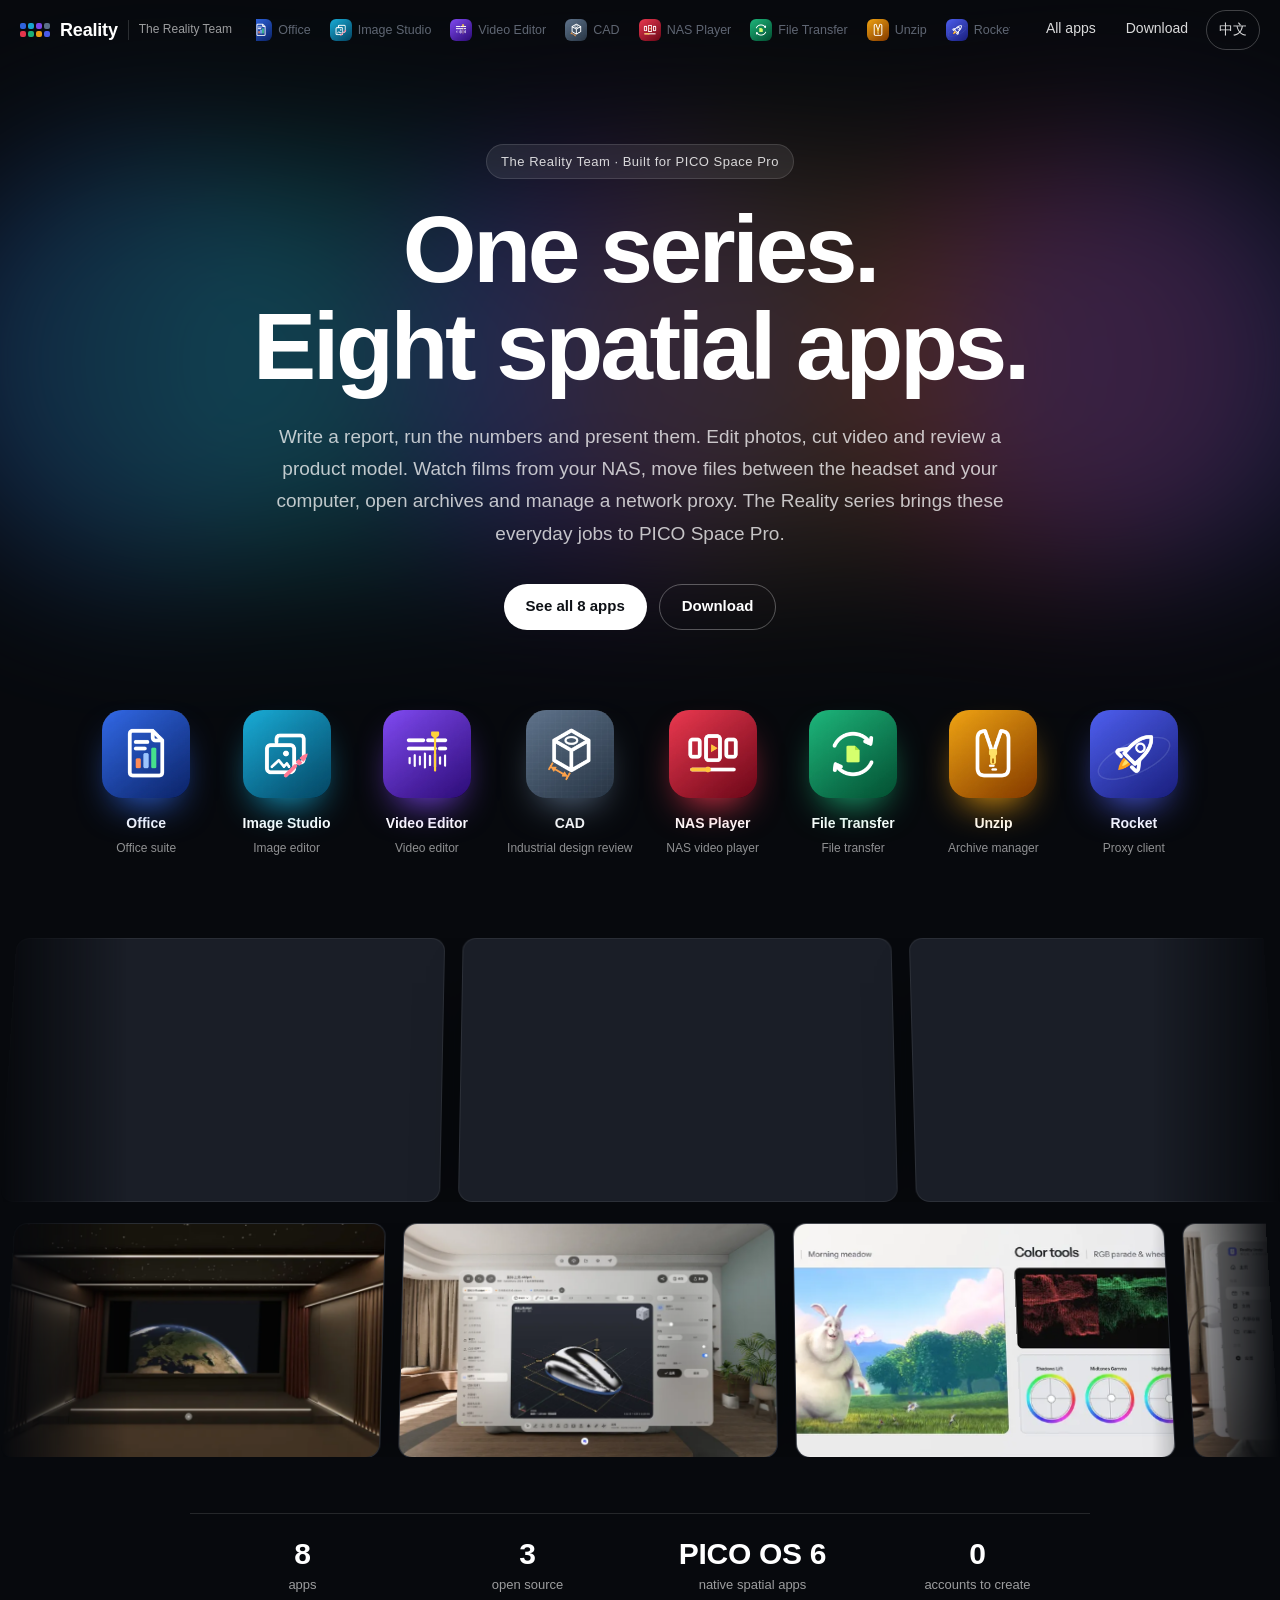
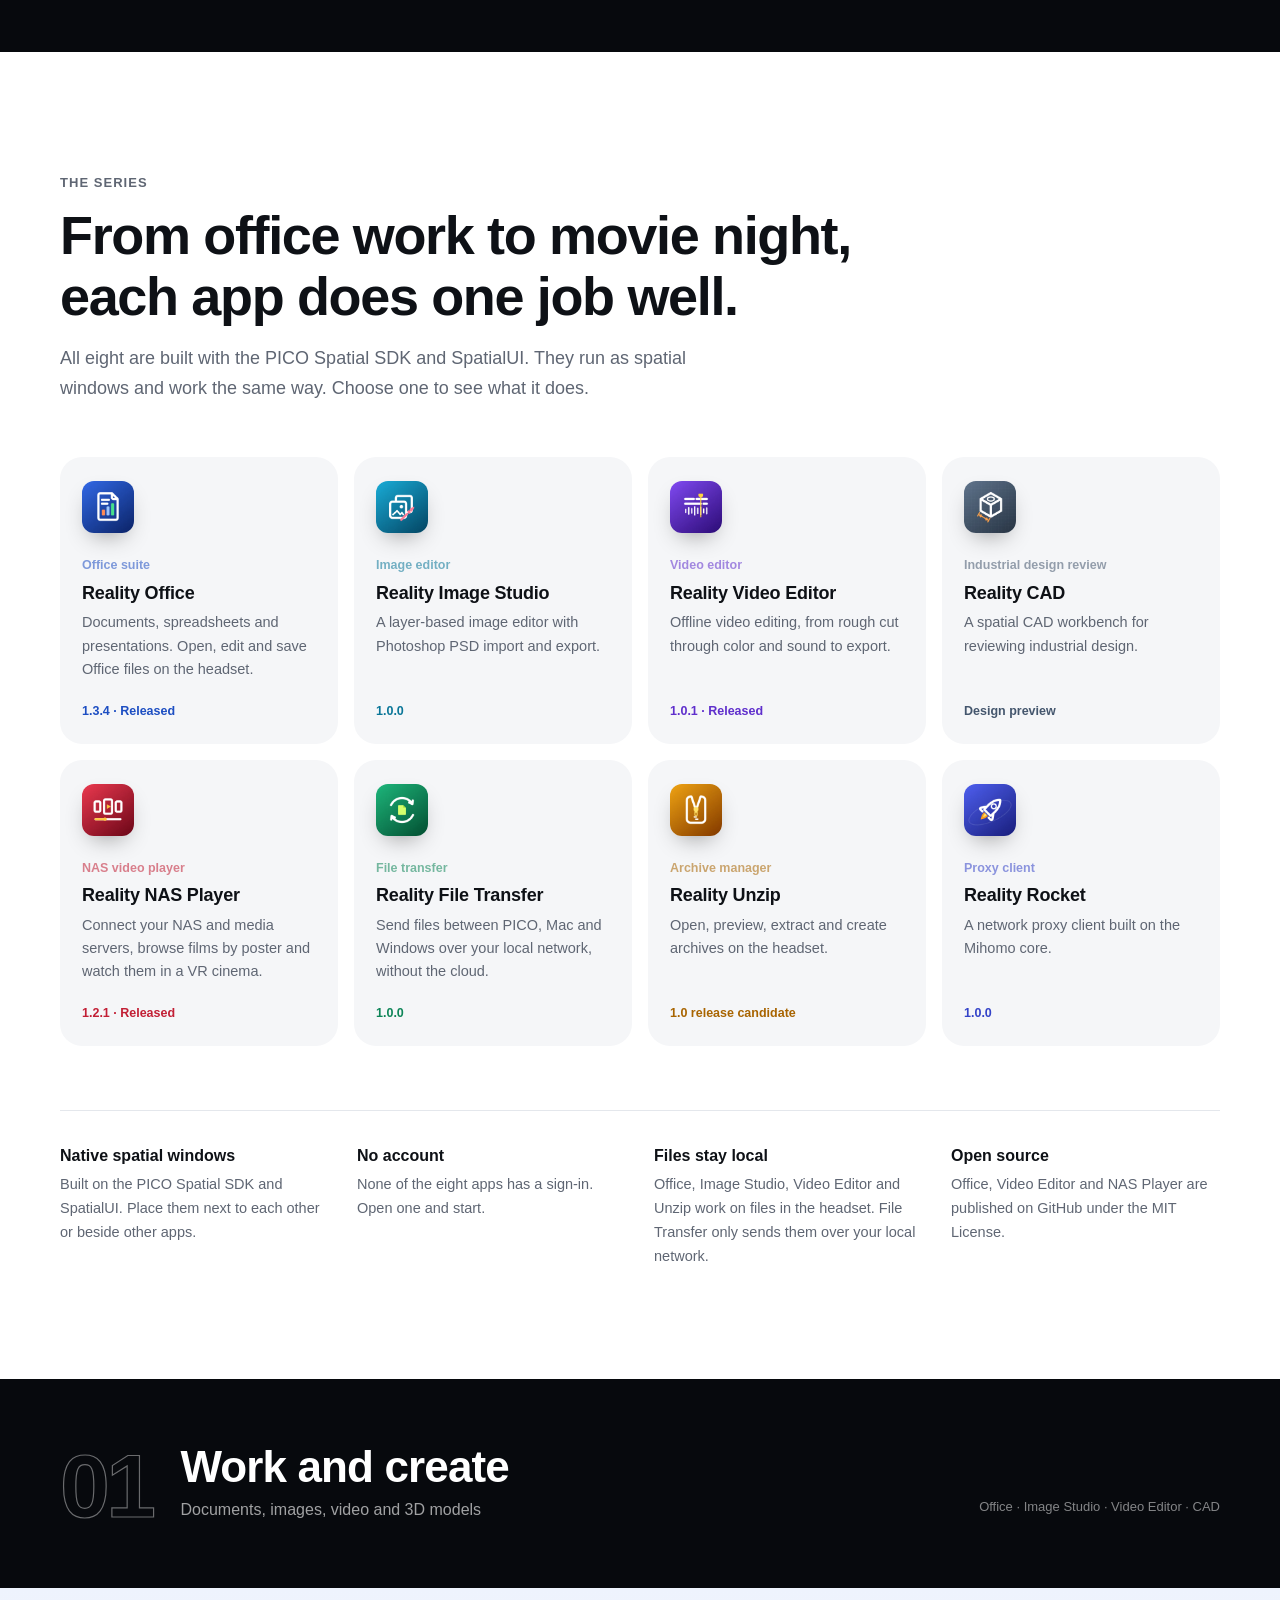
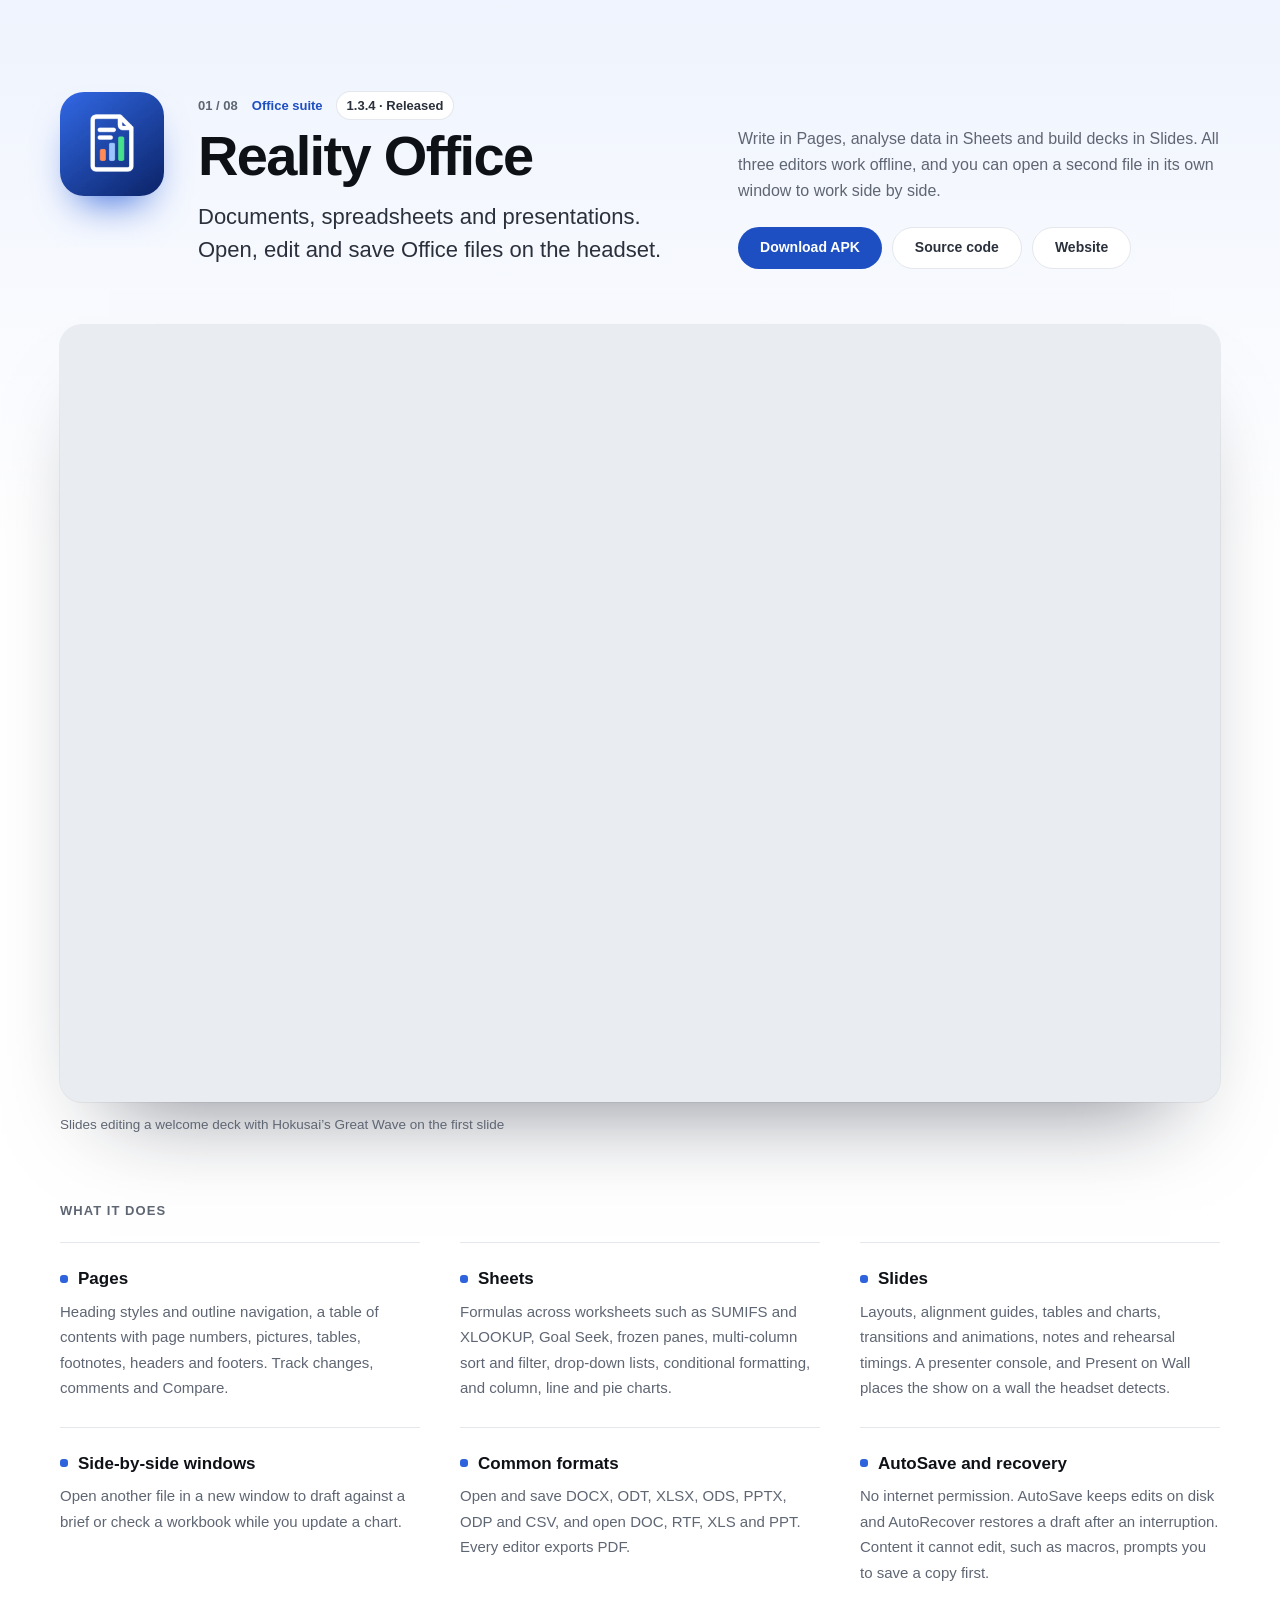
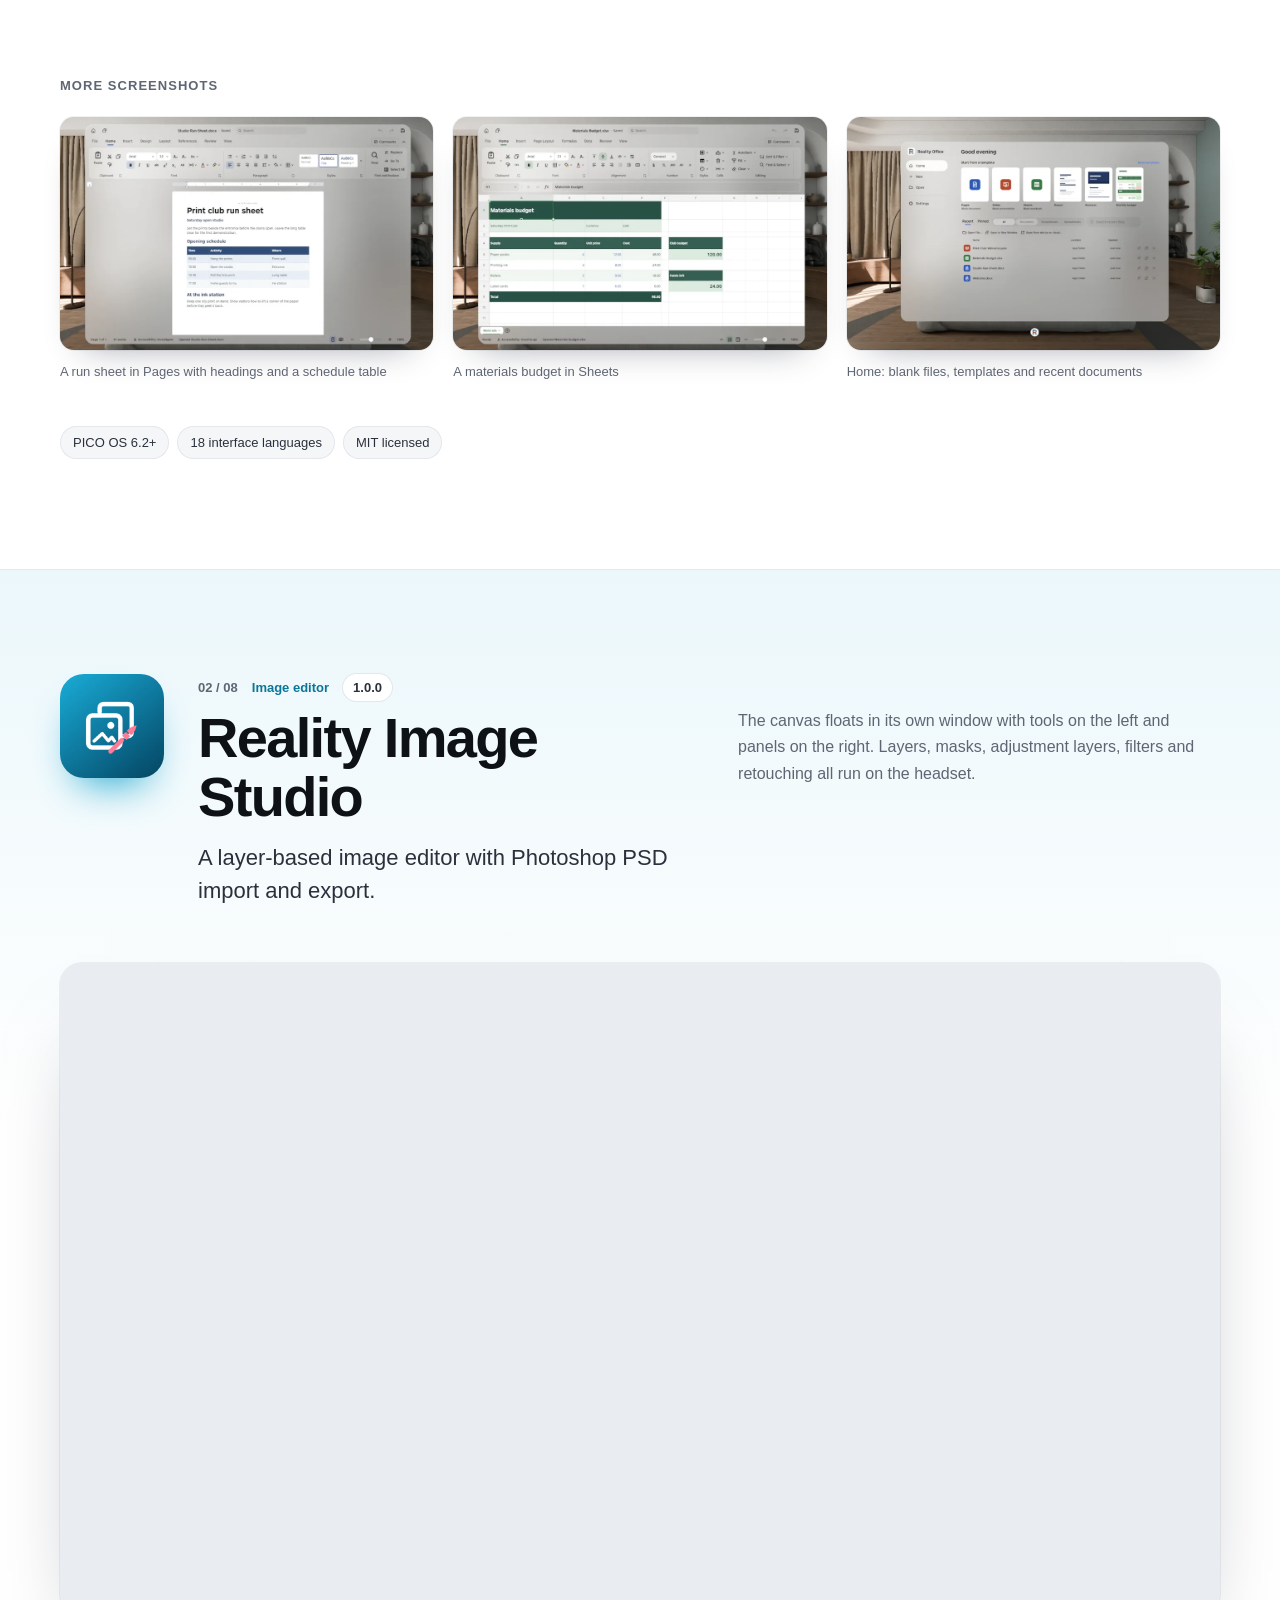
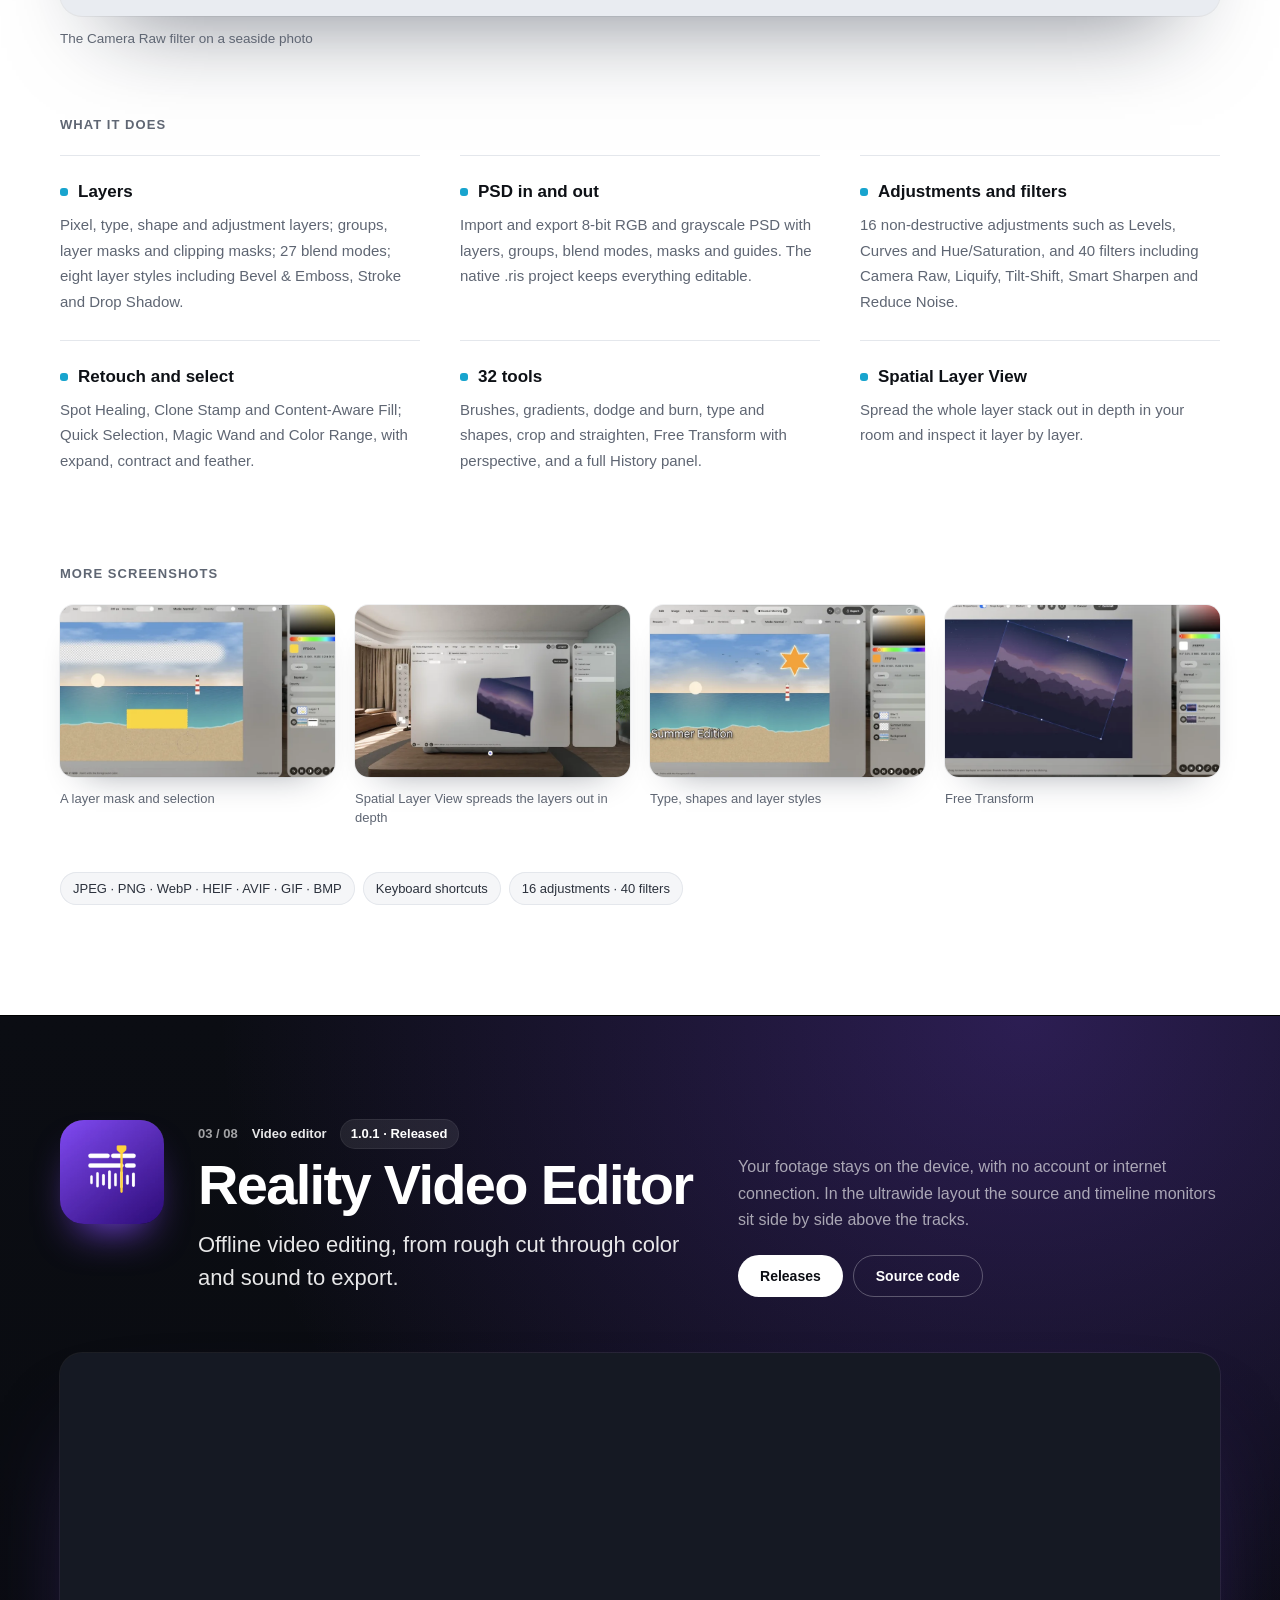
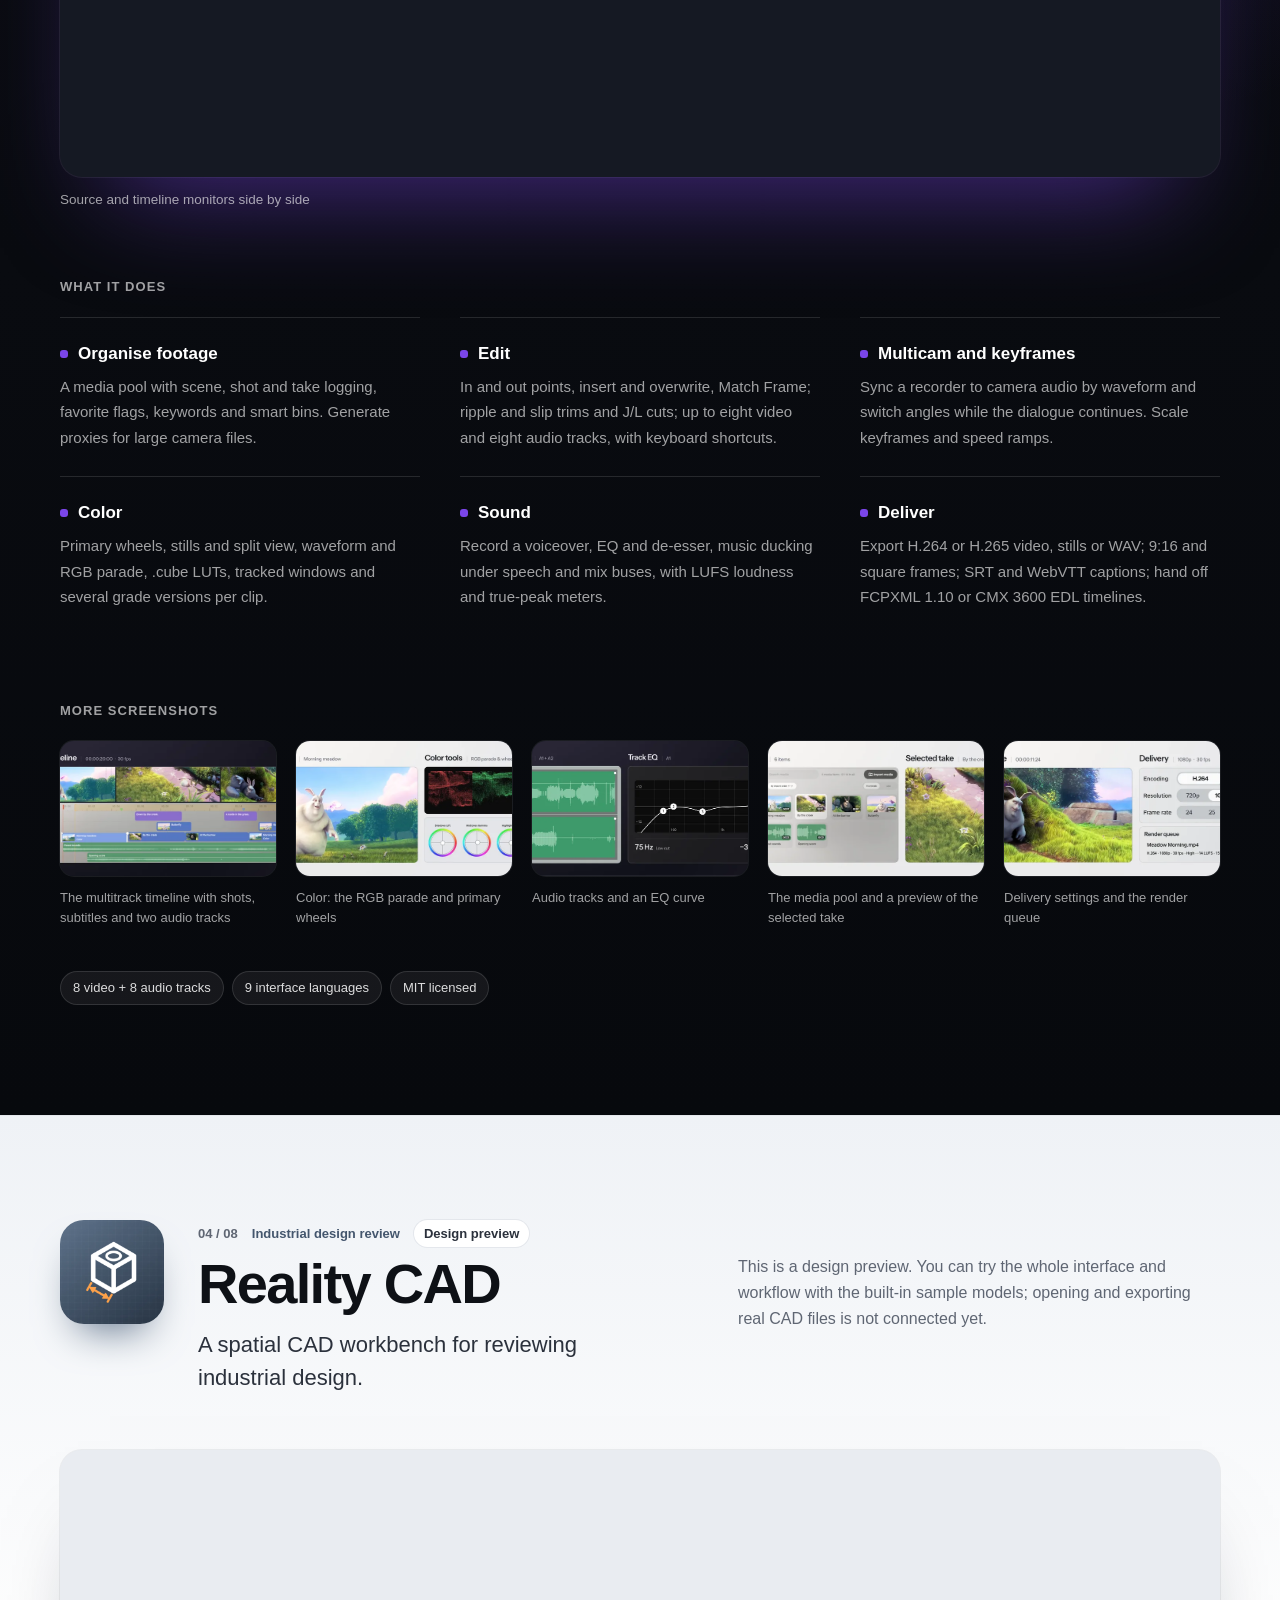
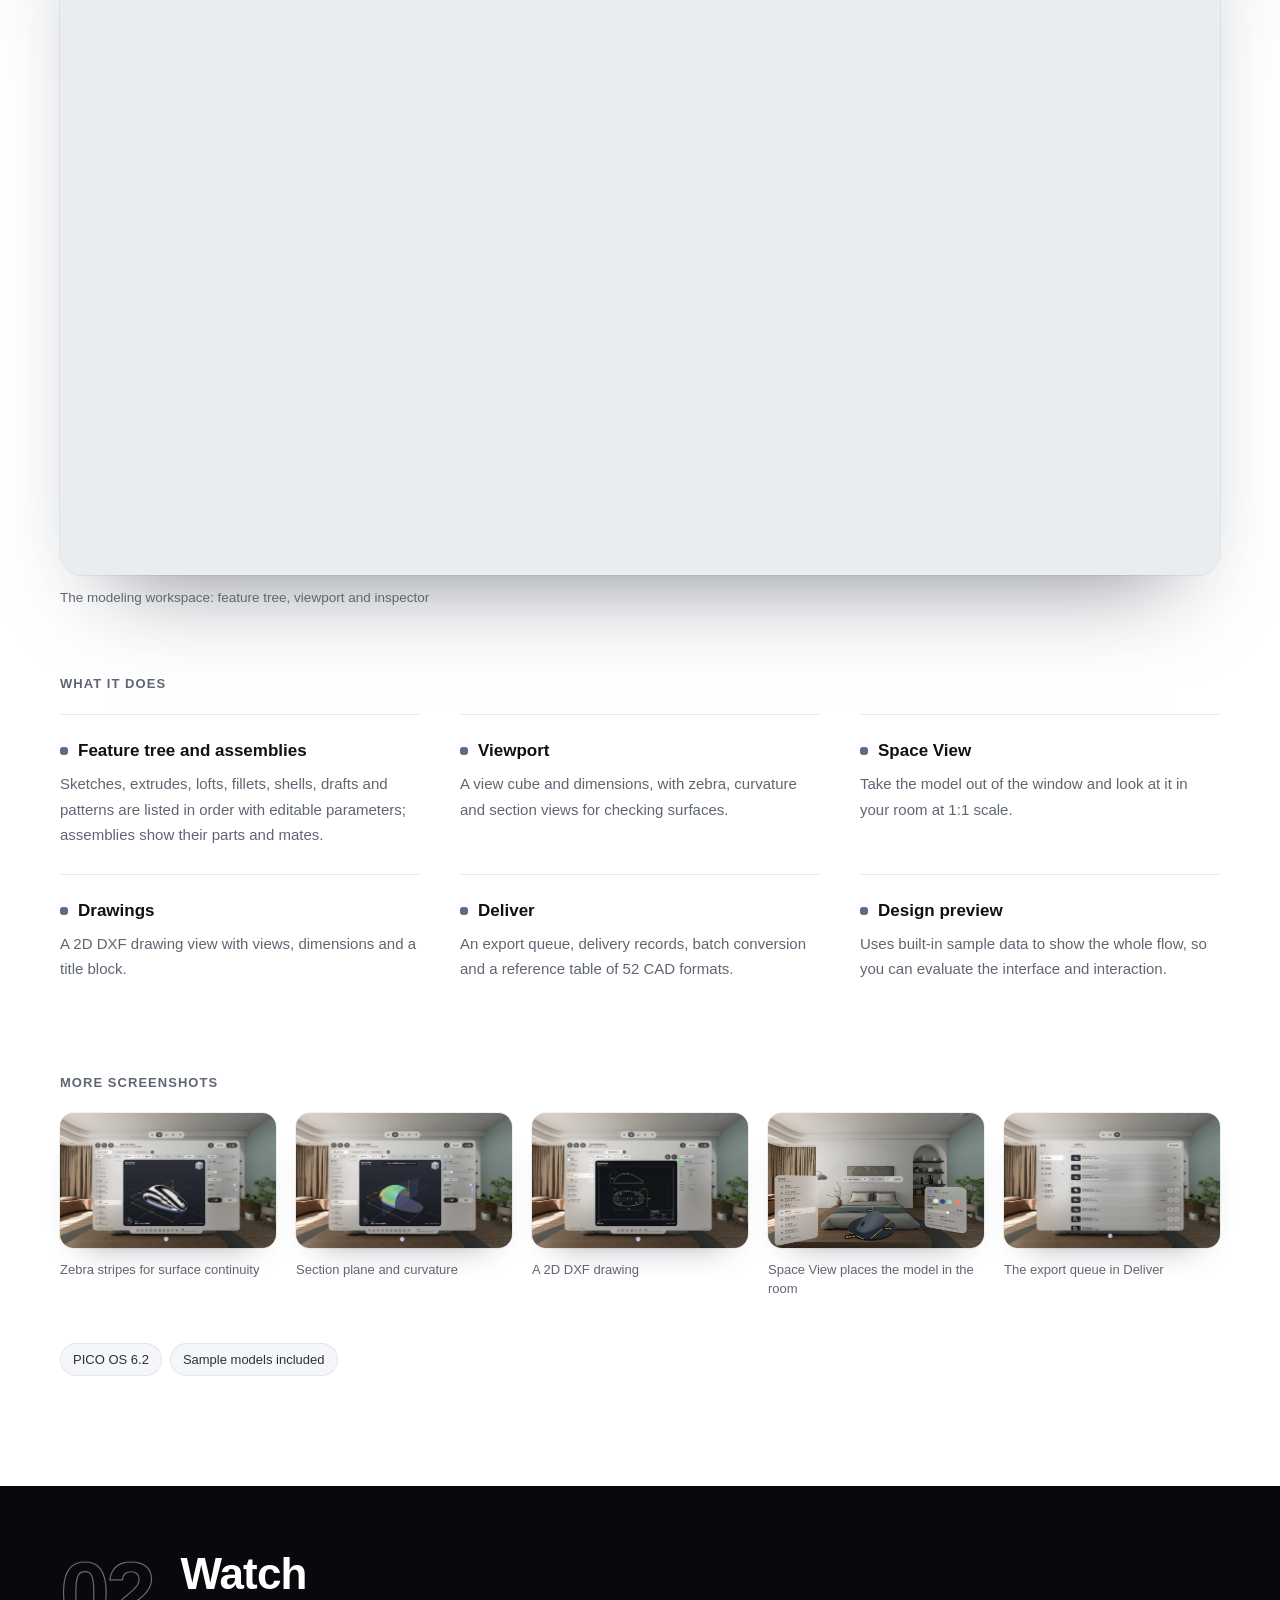
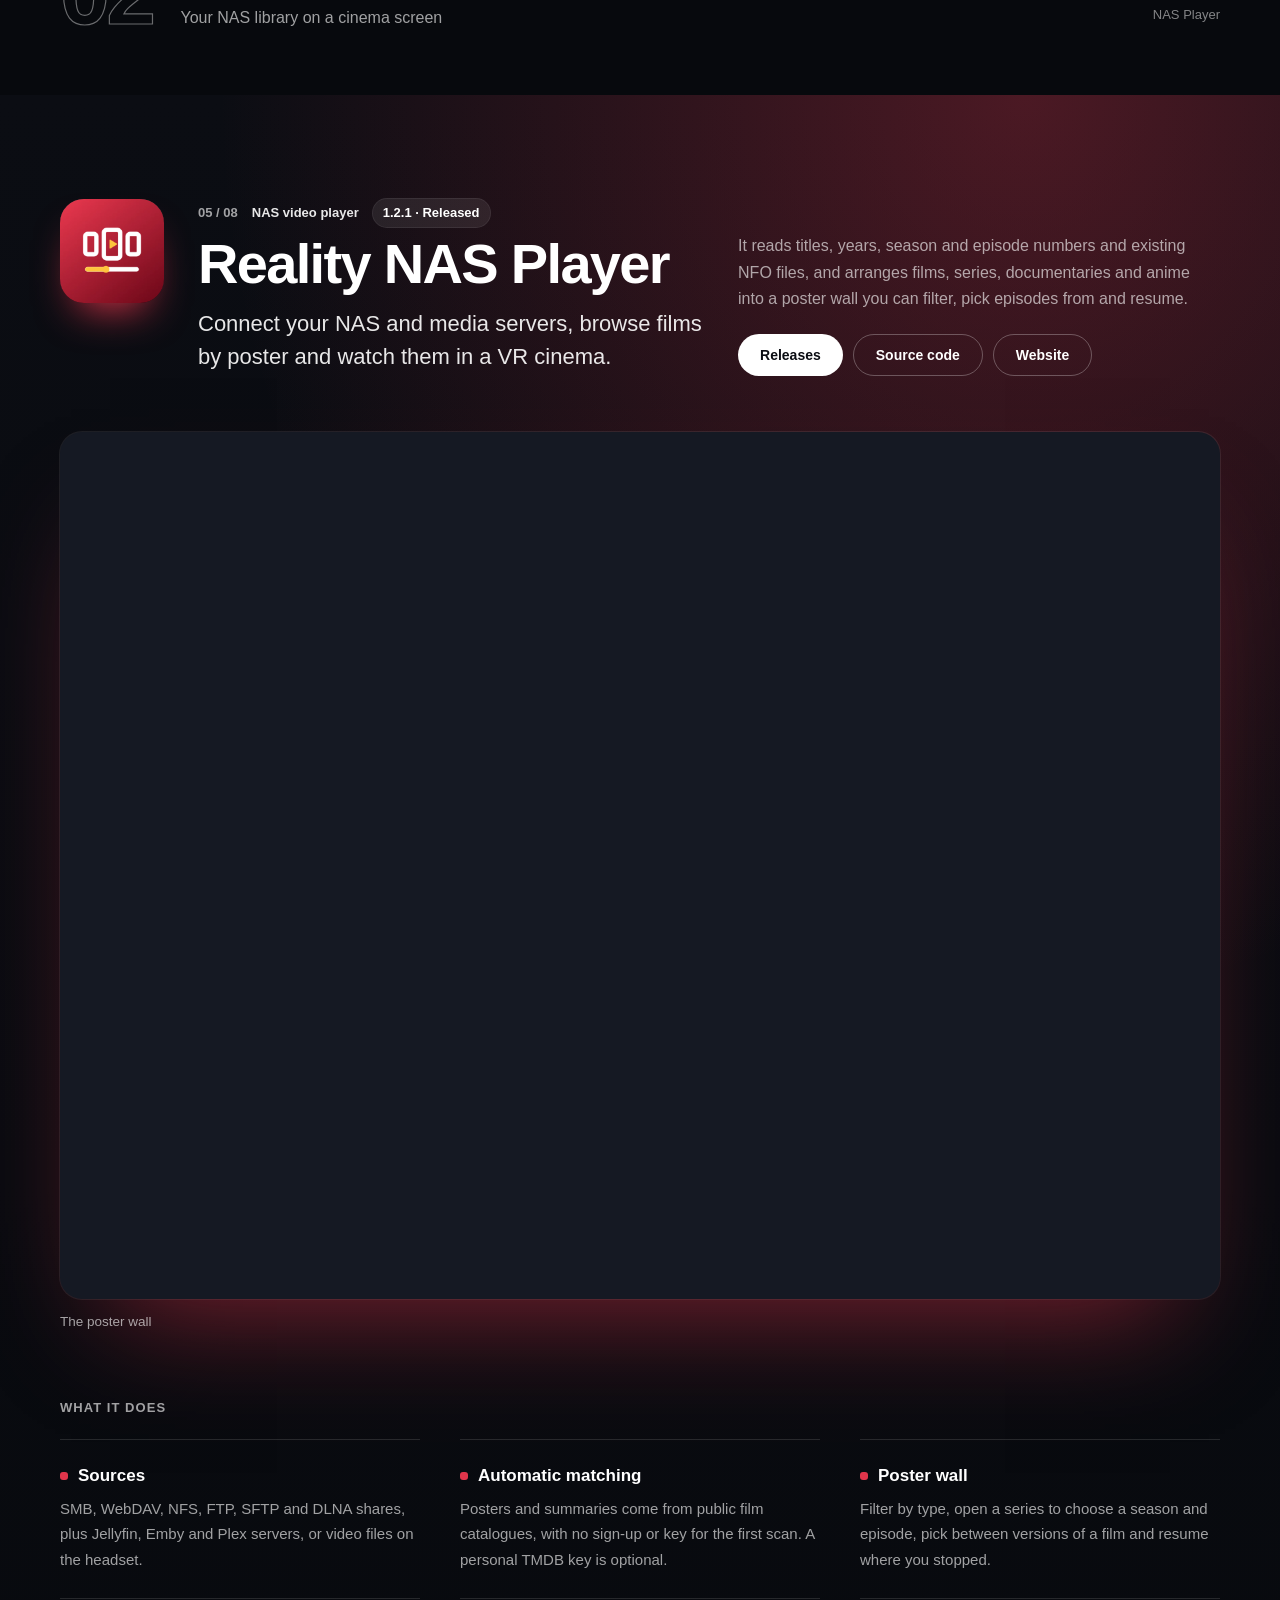
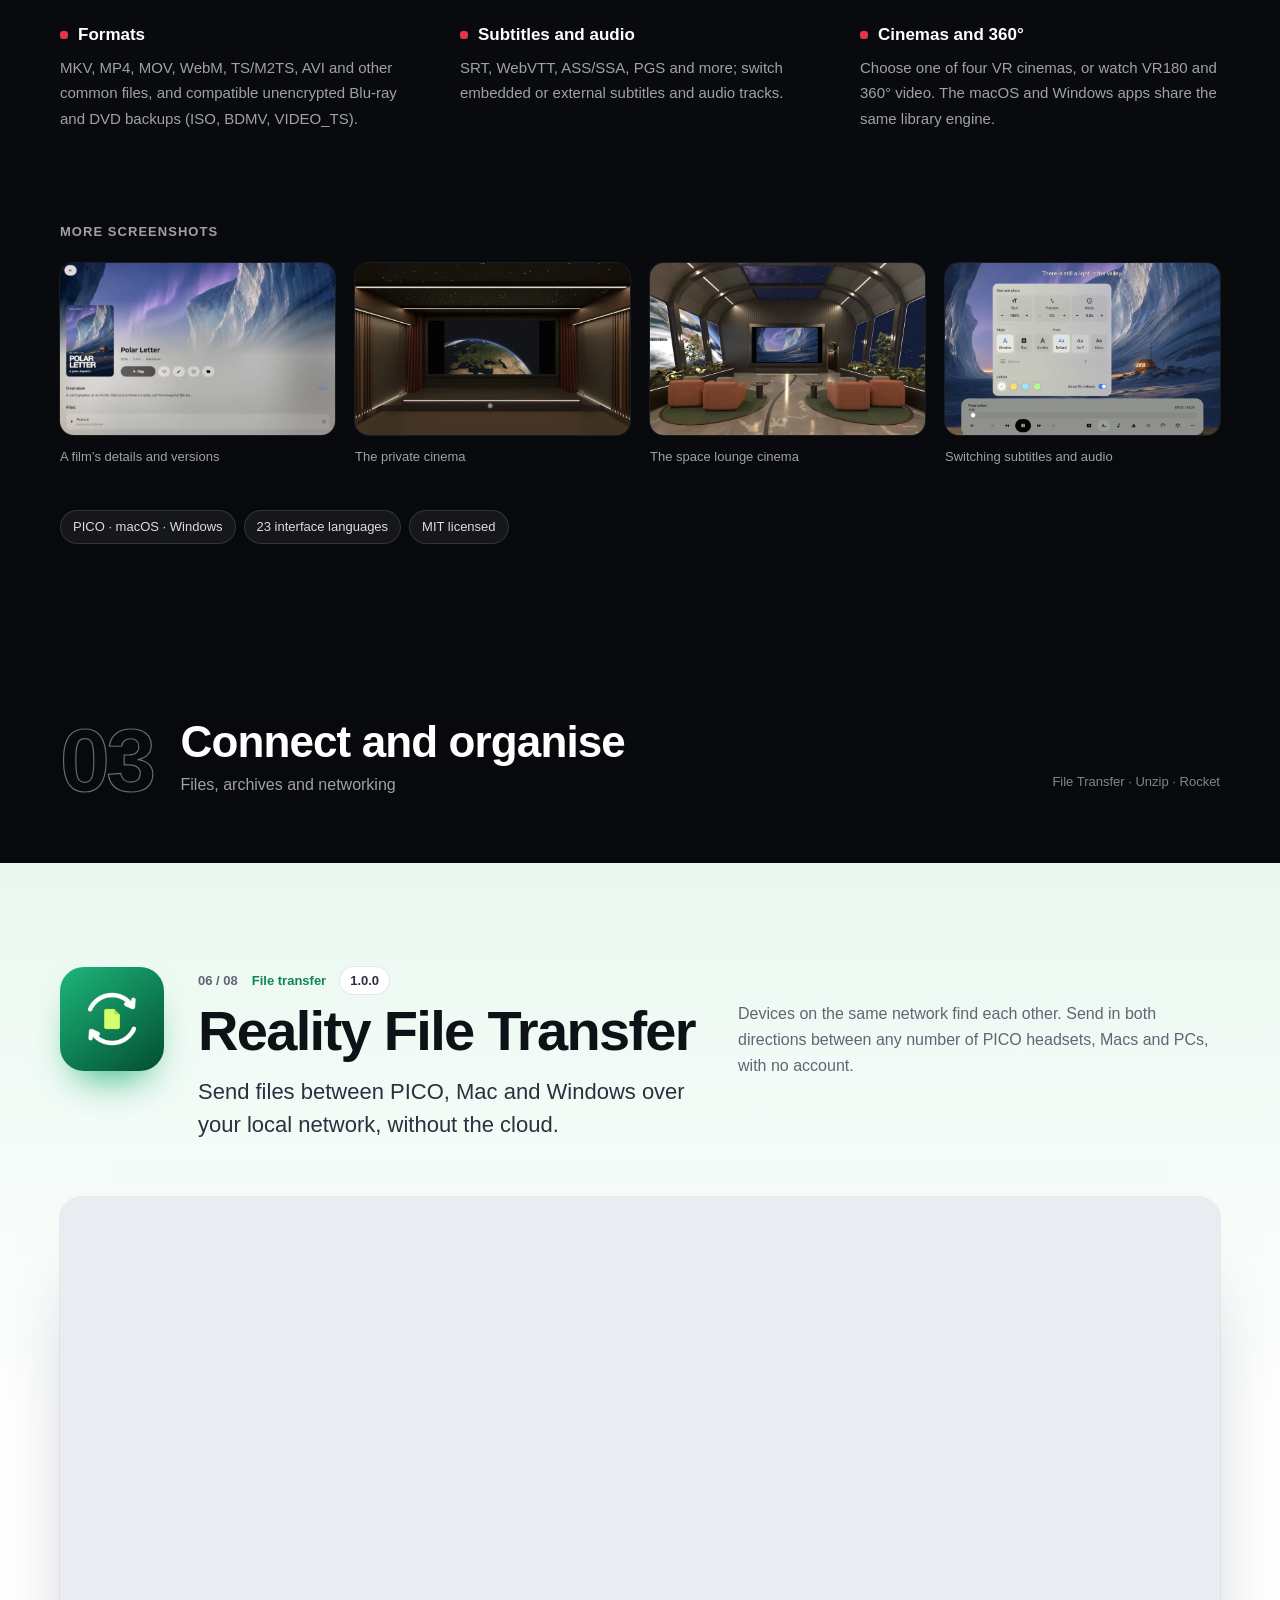
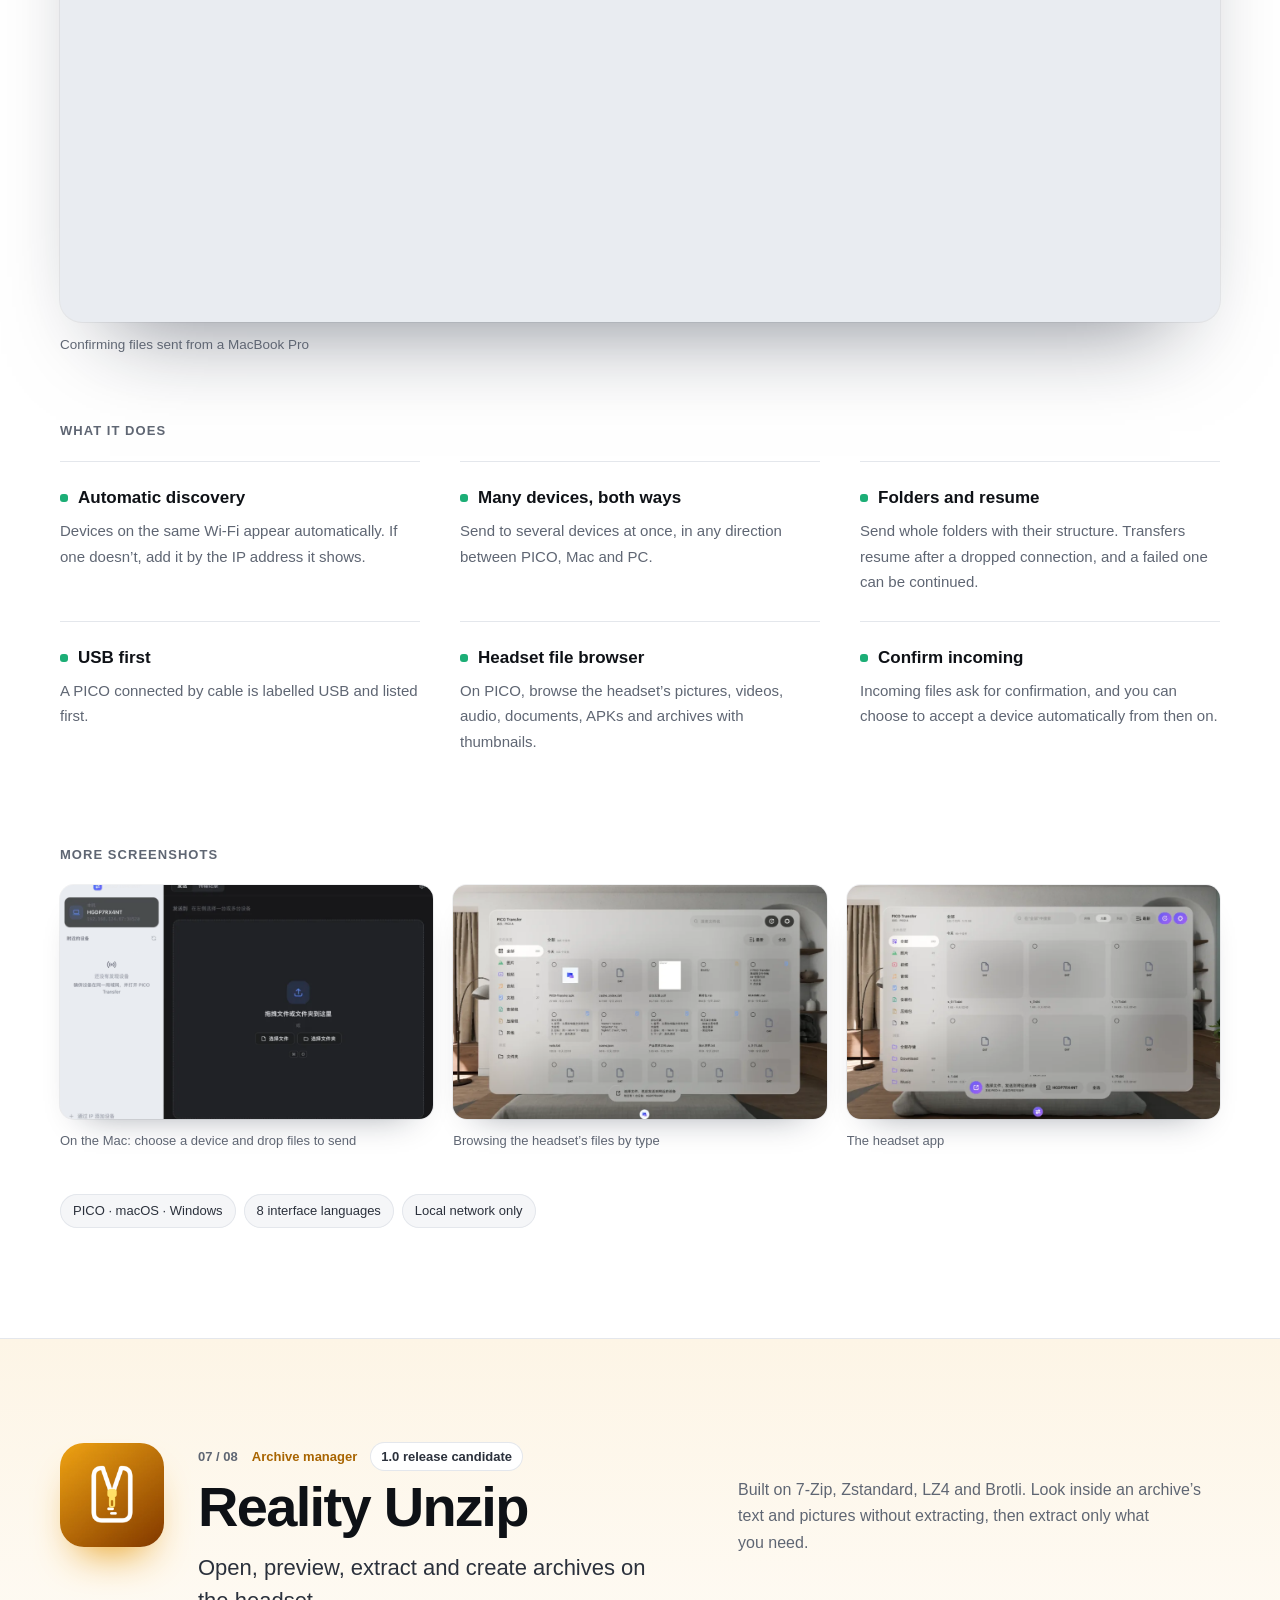
==== en/index.html @ 2934a40e "Rebuild the Reality series website around the eight apps A single page per language (Chinese at /, E" ====
<!doctype html>
<html lang="en">
<head>
<meta charset="utf-8">
<meta name="viewport" content="width=device-width, initial-scale=1">
<title>The Reality Series · The Reality Team</title>
<meta name="description" content="Eight apps for PICO Space Pro from The Reality Team: documents, image editing, video editing, industrial design review, NAS video, file transfer, archives and a proxy client.">
<meta property="og:title" content="The Reality Series · The Reality Team">
<meta property="og:description" content="Eight apps for PICO Space Pro from The Reality Team: documents, image editing, video editing, industrial design review, NAS video, file transfer, archives and a proxy client.">
<meta property="og:type" content="website">
<meta property="og:image" content="https://jason-jm.github.io/reality-team/assets/og.jpg">
<meta name="twitter:card" content="summary_large_image">
<meta name="theme-color" content="#07090D">
<link rel="icon" href="../assets/favicon.png">
<link rel="alternate" hreflang="zh-CN" href="https://jason-jm.github.io/reality-team/">
<link rel="alternate" hreflang="en" href="https://jason-jm.github.io/reality-team/en/">
<link rel="stylesheet" href="../assets/site.css">
</head>
<body>
<a class="skip" href="#series">Skip to content</a>
<header class="nav" id="nav">
  <div class="nav-in">
    <a class="brand" href="#top" aria-label="Reality">
      <span class="brand-mark" aria-hidden="true"><i style="--c:#2F63DC"></i><i style="--c:#18A4CE"></i><i style="--c:#7A45E8"></i><i style="--c:#5A6E86"></i><i style="--c:#E1354B"></i><i style="--c:#1CAE76"></i><i style="--c:#E79B12"></i><i style="--c:#4A5AE6"></i></span>
      <span class="brand-name">Reality</span><span class="brand-by">The Reality Team</span>
    </a>
    <nav class="mini" aria-label="All apps">
      <a href="#office" data-app="office" title="Reality Office"><span class="icon xs" aria-hidden="true"><img src="../assets/icons/office-bg.webp" alt="" class="l0"><img src="../assets/icons/office-fg2.webp" alt="" class="l1"><img src="../assets/icons/office-fg3.webp" alt="" class="l2"></span><span>Office</span></a><a href="#image" data-app="image" title="Reality Image Studio"><span class="icon xs" aria-hidden="true"><img src="../assets/icons/image-bg.webp" alt="" class="l0"><img src="../assets/icons/image-fg2.webp" alt="" class="l1"><img src="../assets/icons/image-fg3.webp" alt="" class="l2"></span><span>Image Studio</span></a><a href="#video" data-app="video" title="Reality Video Editor"><span class="icon xs" aria-hidden="true"><img src="../assets/icons/video-bg.webp" alt="" class="l0"><img src="../assets/icons/video-fg2.webp" alt="" class="l1"><img src="../assets/icons/video-fg3.webp" alt="" class="l2"></span><span>Video Editor</span></a><a href="#cad" data-app="cad" title="Reality CAD"><span class="icon xs" aria-hidden="true"><img src="../assets/icons/cad-bg.webp" alt="" class="l0"><img src="../assets/icons/cad-fg2.webp" alt="" class="l1"><img src="../assets/icons/cad-fg3.webp" alt="" class="l2"></span><span>CAD</span></a><a href="#nas" data-app="nas" title="Reality NAS Player"><span class="icon xs" aria-hidden="true"><img src="../assets/icons/nas-bg.webp" alt="" class="l0"><img src="../assets/icons/nas-fg2.webp" alt="" class="l1"><img src="../assets/icons/nas-fg3.webp" alt="" class="l2"></span><span>NAS Player</span></a><a href="#transfer" data-app="transfer" title="Reality File Transfer"><span class="icon xs" aria-hidden="true"><img src="../assets/icons/transfer-bg.webp" alt="" class="l0"><img src="../assets/icons/transfer-fg2.webp" alt="" class="l1"><img src="../assets/icons/transfer-fg3.webp" alt="" class="l2"></span><span>File Transfer</span></a><a href="#unzip" data-app="unzip" title="Reality Unzip"><span class="icon xs" aria-hidden="true"><img src="../assets/icons/unzip-bg.webp" alt="" class="l0"><img src="../assets/icons/unzip-fg2.webp" alt="" class="l1"><img src="../assets/icons/unzip-fg3.webp" alt="" class="l2"></span><span>Unzip</span></a><a href="#rocket" data-app="rocket" title="Reality Rocket"><span class="icon xs" aria-hidden="true"><img src="../assets/icons/rocket-bg.webp" alt="" class="l0"><img src="../assets/icons/rocket-fg2.webp" alt="" class="l1"><img src="../assets/icons/rocket-fg3.webp" alt="" class="l2"></span><span>Rocket</span></a>
    </nav>
    <div class="nav-links">
      <a href="#series">All apps</a>
      <a href="#download">Download</a>
      <a class="lang" href="../" hreflang="zh-CN">中文</a>
    </div>
  </div>
</header>

<main id="top">
<section class="hero">
  <div class="glow" aria-hidden="true"><i style="--c:#2F63DC"></i><i style="--c:#18A4CE"></i><i style="--c:#7A45E8"></i><i style="--c:#5A6E86"></i><i style="--c:#E1354B"></i><i style="--c:#1CAE76"></i><i style="--c:#E79B12"></i><i style="--c:#4A5AE6"></i></div>
  <div class="hero-in">
    <p class="eyebrow">The Reality Team · Built for PICO Space Pro</p>
    <h1>One series.<br>Eight spatial apps.</h1>
    <p class="hero-lede">Write a report, run the numbers and present them. Edit photos, cut video and review a product model. Watch films from your NAS, move files between the headset and your computer, open archives and manage a network proxy. The Reality series brings these everyday jobs to PICO Space Pro.</p>
    <div class="hero-cta">
      <a class="btn btn-light" href="#series">See all 8 apps</a>
      <a class="btn btn-ghost" href="#download">Download</a>
    </div>
  </div>
  <ul class="dock" aria-label="All apps">
    <li><a href="#office" style="--c:#2F63DC"><span class="icon lg" aria-hidden="true"><img src="../assets/icons/office-bg.webp" alt="" class="l0"><img src="../assets/icons/office-fg2.webp" alt="" class="l1"><img src="../assets/icons/office-fg3.webp" alt="" class="l2"></span><span class="dock-name">Office</span><span class="dock-cat">Office suite</span></a></li>
    <li><a href="#image" style="--c:#18A4CE"><span class="icon lg" aria-hidden="true"><img src="../assets/icons/image-bg.webp" alt="" class="l0"><img src="../assets/icons/image-fg2.webp" alt="" class="l1"><img src="../assets/icons/image-fg3.webp" alt="" class="l2"></span><span class="dock-name">Image Studio</span><span class="dock-cat">Image editor</span></a></li>
    <li><a href="#video" style="--c:#7A45E8"><span class="icon lg" aria-hidden="true"><img src="../assets/icons/video-bg.webp" alt="" class="l0"><img src="../assets/icons/video-fg2.webp" alt="" class="l1"><img src="../assets/icons/video-fg3.webp" alt="" class="l2"></span><span class="dock-name">Video Editor</span><span class="dock-cat">Video editor</span></a></li>
    <li><a href="#cad" style="--c:#5A6E86"><span class="icon lg" aria-hidden="true"><img src="../assets/icons/cad-bg.webp" alt="" class="l0"><img src="../assets/icons/cad-fg2.webp" alt="" class="l1"><img src="../assets/icons/cad-fg3.webp" alt="" class="l2"></span><span class="dock-name">CAD</span><span class="dock-cat">Industrial design review</span></a></li>
    <li><a href="#nas" style="--c:#E1354B"><span class="icon lg" aria-hidden="true"><img src="../assets/icons/nas-bg.webp" alt="" class="l0"><img src="../assets/icons/nas-fg2.webp" alt="" class="l1"><img src="../assets/icons/nas-fg3.webp" alt="" class="l2"></span><span class="dock-name">NAS Player</span><span class="dock-cat">NAS video player</span></a></li>
    <li><a href="#transfer" style="--c:#1CAE76"><span class="icon lg" aria-hidden="true"><img src="../assets/icons/transfer-bg.webp" alt="" class="l0"><img src="../assets/icons/transfer-fg2.webp" alt="" class="l1"><img src="../assets/icons/transfer-fg3.webp" alt="" class="l2"></span><span class="dock-name">File Transfer</span><span class="dock-cat">File transfer</span></a></li>
    <li><a href="#unzip" style="--c:#E79B12"><span class="icon lg" aria-hidden="true"><img src="../assets/icons/unzip-bg.webp" alt="" class="l0"><img src="../assets/icons/unzip-fg2.webp" alt="" class="l1"><img src="../assets/icons/unzip-fg3.webp" alt="" class="l2"></span><span class="dock-name">Unzip</span><span class="dock-cat">Archive manager</span></a></li>
    <li><a href="#rocket" style="--c:#4A5AE6"><span class="icon lg" aria-hidden="true"><img src="../assets/icons/rocket-bg.webp" alt="" class="l0"><img src="../assets/icons/rocket-fg2.webp" alt="" class="l1"><img src="../assets/icons/rocket-fg3.webp" alt="" class="l2"></span><span class="dock-name">Rocket</span><span class="dock-cat">Proxy client</span></a></li>
  </ul>
  <div class="strips" aria-hidden="true">
    <div class="strip strip-a"><div class="track"><figure class="card"><img class="" src="../assets/shots/office-slides.webp" srcset="../assets/shots/office-slides-sm.webp 900w, ../assets/shots/office-slides.webp 1500w" sizes="480px" width="1500" height="1005" alt="" decoding="async"></figure><figure class="card"><img class="" src="../assets/shots/video-workspace.webp" srcset="../assets/shots/video-workspace-sm.webp 900w, ../assets/shots/video-workspace.webp 1800w" sizes="480px" width="1800" height="658" alt="" decoding="async"></figure><figure class="card"><img class="" src="../assets/shots/image-raw.webp" srcset="../assets/shots/image-raw-sm.webp 900w, ../assets/shots/image-raw.webp 1280w" sizes="480px" width="1280" height="720" alt="" decoding="async"></figure><figure class="card"><img class="" src="../assets/shots/nas-wall-en.webp" srcset="../assets/shots/nas-wall-en-sm.webp 900w, ../assets/shots/nas-wall-en.webp 1100w" sizes="480px" width="1100" height="822" alt="" decoding="async"></figure><figure class="card"><img class="" src="../assets/shots/cad-model.webp" srcset="../assets/shots/cad-model-sm.webp 900w, ../assets/shots/cad-model.webp 1600w" sizes="480px" width="1600" height="1000" alt="" decoding="async"></figure><figure class="card"><img class="" src="../assets/shots/transfer-desktop.webp" srcset="../assets/shots/transfer-desktop-sm.webp 900w, ../assets/shots/transfer-desktop.webp 1800w" sizes="480px" width="1800" height="1212" alt="" decoding="async"></figure><figure class="card"><img class="" src="../assets/shots/office-sheets.webp" srcset="../assets/shots/office-sheets-sm.webp 900w, ../assets/shots/office-sheets.webp 1500w" sizes="480px" width="1500" height="1005" alt="" decoding="async"></figure><figure class="card"><img class="" src="../assets/shots/office-slides.webp" srcset="../assets/shots/office-slides-sm.webp 900w, ../assets/shots/office-slides.webp 1500w" sizes="480px" width="1500" height="1005" alt="" decoding="async"></figure><figure class="card"><img class="" src="../assets/shots/video-workspace.webp" srcset="../assets/shots/video-workspace-sm.webp 900w, ../assets/shots/video-workspace.webp 1800w" sizes="480px" width="1800" height="658" alt="" decoding="async"></figure><figure class="card"><img class="" src="../assets/shots/image-raw.webp" srcset="../assets/shots/image-raw-sm.webp 900w, ../assets/shots/image-raw.webp 1280w" sizes="480px" width="1280" height="720" alt="" decoding="async"></figure><figure class="card"><img class="" src="../assets/shots/nas-wall-en.webp" srcset="../assets/shots/nas-wall-en-sm.webp 900w, ../assets/shots/nas-wall-en.webp 1100w" sizes="480px" width="1100" height="822" alt="" decoding="async"></figure><figure class="card"><img class="" src="../assets/shots/cad-model.webp" srcset="../assets/shots/cad-model-sm.webp 900w, ../assets/shots/cad-model.webp 1600w" sizes="480px" width="1600" height="1000" alt="" decoding="async"></figure><figure class="card"><img class="" src="../assets/shots/transfer-desktop.webp" srcset="../assets/shots/transfer-desktop-sm.webp 900w, ../assets/shots/transfer-desktop.webp 1800w" sizes="480px" width="1800" height="1212" alt="" decoding="async"></figure><figure class="card"><img class="" src="../assets/shots/office-sheets.webp" srcset="../assets/shots/office-sheets-sm.webp 900w, ../assets/shots/office-sheets.webp 1500w" sizes="480px" width="1500" height="1005" alt="" decoding="async"></figure></div></div>
    <div class="strip strip-b"><div class="track"><figure class="card"><img class="" src="../assets/shots/nas-cinema.webp" srcset="../assets/shots/nas-cinema-sm.webp 900w, ../assets/shots/nas-cinema.webp 1600w" sizes="480px" width="1600" height="900" alt="" loading="lazy" decoding="async"></figure><figure class="card"><img class="" src="../assets/shots/cad-zebra.webp" srcset="../assets/shots/cad-zebra-sm.webp 900w, ../assets/shots/cad-zebra.webp 1600w" sizes="480px" width="1600" height="1000" alt="" loading="lazy" decoding="async"></figure><figure class="card"><img class="" src="../assets/shots/video-color.webp" srcset="../assets/shots/video-color-sm.webp 900w, ../assets/shots/video-color.webp 1800w" sizes="480px" width="1800" height="704" alt="" loading="lazy" decoding="async"></figure><figure class="card"><img class="" src="../assets/shots/unzip-photos.webp" srcset="../assets/shots/unzip-photos-sm.webp 900w, ../assets/shots/unzip-photos.webp 1800w" sizes="480px" width="1800" height="1125" alt="" loading="lazy" decoding="async"></figure><figure class="card"><img class="" src="../assets/shots/rocket-dashboard.webp" srcset="../assets/shots/rocket-dashboard-sm.webp 900w, ../assets/shots/rocket-dashboard.webp 1600w" sizes="480px" width="1600" height="1000" alt="" loading="lazy" decoding="async"></figure><figure class="card"><img class="" src="../assets/shots/office-pages.webp" srcset="../assets/shots/office-pages-sm.webp 900w, ../assets/shots/office-pages.webp 1500w" sizes="480px" width="1500" height="1005" alt="" loading="lazy" decoding="async"></figure><figure class="card"><img class="" src="../assets/shots/image-spatial.webp" srcset="../assets/shots/image-spatial-sm.webp 900w, ../assets/shots/image-spatial.webp 1280w" sizes="480px" width="1280" height="720" alt="" loading="lazy" decoding="async"></figure><figure class="card"><img class="" src="../assets/shots/transfer-incoming.webp" srcset="../assets/shots/transfer-incoming-sm.webp 900w, ../assets/shots/transfer-incoming.webp 1800w" sizes="480px" width="1800" height="1125" alt="" loading="lazy" decoding="async"></figure><figure class="card"><img class="" src="../assets/shots/nas-cinema.webp" srcset="../assets/shots/nas-cinema-sm.webp 900w, ../assets/shots/nas-cinema.webp 1600w" sizes="480px" width="1600" height="900" alt="" loading="lazy" decoding="async"></figure><figure class="card"><img class="" src="../assets/shots/cad-zebra.webp" srcset="../assets/shots/cad-zebra-sm.webp 900w, ../assets/shots/cad-zebra.webp 1600w" sizes="480px" width="1600" height="1000" alt="" loading="lazy" decoding="async"></figure><figure class="card"><img class="" src="../assets/shots/video-color.webp" srcset="../assets/shots/video-color-sm.webp 900w, ../assets/shots/video-color.webp 1800w" sizes="480px" width="1800" height="704" alt="" loading="lazy" decoding="async"></figure><figure class="card"><img class="" src="../assets/shots/unzip-photos.webp" srcset="../assets/shots/unzip-photos-sm.webp 900w, ../assets/shots/unzip-photos.webp 1800w" sizes="480px" width="1800" height="1125" alt="" loading="lazy" decoding="async"></figure><figure class="card"><img class="" src="../assets/shots/rocket-dashboard.webp" srcset="../assets/shots/rocket-dashboard-sm.webp 900w, ../assets/shots/rocket-dashboard.webp 1600w" sizes="480px" width="1600" height="1000" alt="" loading="lazy" decoding="async"></figure><figure class="card"><img class="" src="../assets/shots/office-pages.webp" srcset="../assets/shots/office-pages-sm.webp 900w, ../assets/shots/office-pages.webp 1500w" sizes="480px" width="1500" height="1005" alt="" loading="lazy" decoding="async"></figure><figure class="card"><img class="" src="../assets/shots/image-spatial.webp" srcset="../assets/shots/image-spatial-sm.webp 900w, ../assets/shots/image-spatial.webp 1280w" sizes="480px" width="1280" height="720" alt="" loading="lazy" decoding="async"></figure><figure class="card"><img class="" src="../assets/shots/transfer-incoming.webp" srcset="../assets/shots/transfer-incoming-sm.webp 900w, ../assets/shots/transfer-incoming.webp 1800w" sizes="480px" width="1800" height="1125" alt="" loading="lazy" decoding="async"></figure></div></div>
  </div>
  <ul class="facts">
    <li><b>8</b><span>apps</span></li>
    <li><b>3</b><span>open source</span></li>
    <li><b>PICO OS 6</b><span>native spatial apps</span></li>
    <li><b>0</b><span>accounts to create</span></li>
  </ul>
</section>

<section class="overview" id="series">
  <div class="wrap">
    <p class="kicker">The series</p>
    <h2 class="display">From office work to movie night, each app does one job well.</h2>
    <p class="section-lede">All eight are built with the PICO Spatial SDK and SpatialUI. They run as spatial windows and work the same way. Choose one to see what it does.</p>
    <div class="cards">
      <a class="app-card" href="#office" style="--c:#2F63DC;--ink:#1D4EC2;--tint:#EEF3FD">
        <span class="icon md" aria-hidden="true"><img src="../assets/icons/office-bg.webp" alt="" class="l0"><img src="../assets/icons/office-fg2.webp" alt="" class="l1"><img src="../assets/icons/office-fg3.webp" alt="" class="l2"></span>
        <span class="app-card-cat">Office suite</span>
        <h3>Reality Office</h3>
        <p>Documents, spreadsheets and presentations. Open, edit and save Office files on the headset.</p>
        <span class="app-card-ver">1.3.4 · Released</span>
      </a>
      <a class="app-card" href="#image" style="--c:#18A4CE;--ink:#0A7698;--tint:#EBF7FB">
        <span class="icon md" aria-hidden="true"><img src="../assets/icons/image-bg.webp" alt="" class="l0"><img src="../assets/icons/image-fg2.webp" alt="" class="l1"><img src="../assets/icons/image-fg3.webp" alt="" class="l2"></span>
        <span class="app-card-cat">Image editor</span>
        <h3>Reality Image Studio</h3>
        <p>A layer-based image editor with Photoshop PSD import and export.</p>
        <span class="app-card-ver">1.0.0</span>
      </a>
      <a class="app-card" href="#video" style="--c:#7A45E8;--ink:#5F2FCC;--tint:#F2EDFD">
        <span class="icon md" aria-hidden="true"><img src="../assets/icons/video-bg.webp" alt="" class="l0"><img src="../assets/icons/video-fg2.webp" alt="" class="l1"><img src="../assets/icons/video-fg3.webp" alt="" class="l2"></span>
        <span class="app-card-cat">Video editor</span>
        <h3>Reality Video Editor</h3>
        <p>Offline video editing, from rough cut through color and sound to export.</p>
        <span class="app-card-ver">1.0.1 · Released</span>
      </a>
      <a class="app-card" href="#cad" style="--c:#5A6E86;--ink:#44566D;--tint:#EFF2F6">
        <span class="icon md" aria-hidden="true"><img src="../assets/icons/cad-bg.webp" alt="" class="l0"><img src="../assets/icons/cad-fg2.webp" alt="" class="l1"><img src="../assets/icons/cad-fg3.webp" alt="" class="l2"></span>
        <span class="app-card-cat">Industrial design review</span>
        <h3>Reality CAD</h3>
        <p>A spatial CAD workbench for reviewing industrial design.</p>
        <span class="app-card-ver">Design preview</span>
      </a>
      <a class="app-card" href="#nas" style="--c:#E1354B;--ink:#C21F35;--tint:#FDEEF0">
        <span class="icon md" aria-hidden="true"><img src="../assets/icons/nas-bg.webp" alt="" class="l0"><img src="../assets/icons/nas-fg2.webp" alt="" class="l1"><img src="../assets/icons/nas-fg3.webp" alt="" class="l2"></span>
        <span class="app-card-cat">NAS video player</span>
        <h3>Reality NAS Player</h3>
        <p>Connect your NAS and media servers, browse films by poster and watch them in a VR cinema.</p>
        <span class="app-card-ver">1.2.1 · Released</span>
      </a>
      <a class="app-card" href="#transfer" style="--c:#1CAE76;--ink:#0E8558;--tint:#EAF8F1">
        <span class="icon md" aria-hidden="true"><img src="../assets/icons/transfer-bg.webp" alt="" class="l0"><img src="../assets/icons/transfer-fg2.webp" alt="" class="l1"><img src="../assets/icons/transfer-fg3.webp" alt="" class="l2"></span>
        <span class="app-card-cat">File transfer</span>
        <h3>Reality File Transfer</h3>
        <p>Send files between PICO, Mac and Windows over your local network, without the cloud.</p>
        <span class="app-card-ver">1.0.0</span>
      </a>
      <a class="app-card" href="#unzip" style="--c:#E79B12;--ink:#A86400;--tint:#FDF5E6">
        <span class="icon md" aria-hidden="true"><img src="../assets/icons/unzip-bg.webp" alt="" class="l0"><img src="../assets/icons/unzip-fg2.webp" alt="" class="l1"><img src="../assets/icons/unzip-fg3.webp" alt="" class="l2"></span>
        <span class="app-card-cat">Archive manager</span>
        <h3>Reality Unzip</h3>
        <p>Open, preview, extract and create archives on the headset.</p>
        <span class="app-card-ver">1.0 release candidate</span>
      </a>
      <a class="app-card" href="#rocket" style="--c:#4A5AE6;--ink:#3443C8;--tint:#EEF0FD">
        <span class="icon md" aria-hidden="true"><img src="../assets/icons/rocket-bg.webp" alt="" class="l0"><img src="../assets/icons/rocket-fg2.webp" alt="" class="l1"><img src="../assets/icons/rocket-fg3.webp" alt="" class="l2"></span>
        <span class="app-card-cat">Proxy client</span>
        <h3>Reality Rocket</h3>
        <p>A network proxy client built on the Mihomo core.</p>
        <span class="app-card-ver">1.0.0</span>
      </a>
    </div>
    <ul class="common">
      <li><h3>Native spatial windows</h3><p>Built on the PICO Spatial SDK and SpatialUI. Place them next to each other or beside other apps.</p></li>
      <li><h3>No account</h3><p>None of the eight apps has a sign-in. Open one and start.</p></li>
      <li><h3>Files stay local</h3><p>Office, Image Studio, Video Editor and Unzip work on files in the headset. File Transfer only sends them over your local network.</p></li>
      <li><h3>Open source</h3><p>Office, Video Editor and NAS Player are published on GitHub under the MIT License.</p></li>
    </ul>
  </div>
</section>

<section class="chapter" aria-labelledby="ch-create">
  <div class="wrap chapter-in">
    <span class="chapter-no">01</span>
    <div><h2 id="ch-create">Work and create</h2><p>Documents, images, video and 3D models</p></div>
    <span class="chapter-apps">Office · Image Studio · Video Editor · CAD</span>
  </div>
</section>

<section class="app" id="office" data-app="office" style="--c:#2F63DC;--ink:#1D4EC2;--tint:#EEF3FD">
  <div class="wrap">
    <div class="app-head">
      <span class="icon xl" role="img" aria-label="Reality Office"><img src="../assets/icons/office-bg.webp" alt="" class="l0"><img src="../assets/icons/office-fg2.webp" alt="" class="l1"><img src="../assets/icons/office-fg3.webp" alt="" class="l2"></span>
      <div class="app-title">
        <p class="app-meta"><span>01 / 08</span><span>Office suite</span><span class="badge">1.3.4 · Released</span></p>
        <h2>Reality Office</h2>
        <p class="app-oneliner">Documents, spreadsheets and presentations. Open, edit and save Office files on the headset.</p>
      </div>
      <div class="app-intro">
        <p>Write in Pages, analyse data in Sheets and build decks in Slides. All three editors work offline, and you can open a second file in its own window to work side by side.</p>
        <div class="app-links"><a class="btn btn-accent" href="https://github.com/jason-jm/RealityOffice/releases/download/v1.3.4-build10/RealityOffice-v1.3.4-build10.apk" rel="noopener">Download APK</a><a class="btn btn-line" href="https://github.com/jason-jm/RealityOffice" rel="noopener">Source code</a><a class="btn btn-line" href="https://jason-jm.github.io/RealityOffice/" rel="noopener">Website</a></div>
      </div>
    </div>
    <figure class="shot-main" data-gallery="office">
      <button class="zoom" type="button" data-index="0"><img class="" src="../assets/shots/office-slides.webp" srcset="../assets/shots/office-slides-sm.webp 900w, ../assets/shots/office-slides.webp 1500w" sizes="(min-width: 1100px) 1040px, 92vw" width="1500" height="1005" alt="Reality Office · Slides editing a welcome deck with Hokusai’s Great Wave on the first slide" loading="lazy" decoding="async"></button>
      <figcaption>Slides editing a welcome deck with Hokusai’s Great Wave on the first slide</figcaption>
    </figure>
    <h3 class="sub">What it does</h3>
    <ul class="features">
      <li><h4>Pages</h4><p>Heading styles and outline navigation, a table of contents with page numbers, pictures, tables, footnotes, headers and footers. Track changes, comments and Compare.</p></li>
      <li><h4>Sheets</h4><p>Formulas across worksheets such as SUMIFS and XLOOKUP, Goal Seek, frozen panes, multi-column sort and filter, drop-down lists, conditional formatting, and column, line and pie charts.</p></li>
      <li><h4>Slides</h4><p>Layouts, alignment guides, tables and charts, transitions and animations, notes and rehearsal timings. A presenter console, and Present on Wall places the show on a wall the headset detects.</p></li>
      <li><h4>Side-by-side windows</h4><p>Open another file in a new window to draft against a brief or check a workbook while you update a chart.</p></li>
      <li><h4>Common formats</h4><p>Open and save DOCX, ODT, XLSX, ODS, PPTX, ODP and CSV, and open DOC, RTF, XLS and PPT. Every editor exports PDF.</p></li>
      <li><h4>AutoSave and recovery</h4><p>No internet permission. AutoSave keeps edits on disk and AutoRecover restores a draft after an interruption. Content it cannot edit, such as macros, prompts you to save a copy first.</p></li>
    </ul>
    <h3 class="sub">More screenshots</h3>
    <div class="gallery" data-gallery="office">
      <figure><button class="zoom" type="button" data-index="1"><img class="" src="../assets/shots/office-pages.webp" srcset="../assets/shots/office-pages-sm.webp 900w, ../assets/shots/office-pages.webp 1500w" sizes="(min-width: 1100px) 340px, 45vw" width="1500" height="1005" alt="Reality Office · A run sheet in Pages with headings and a schedule table" loading="lazy" decoding="async"></button><figcaption>A run sheet in Pages with headings and a schedule table</figcaption></figure>
      <figure><button class="zoom" type="button" data-index="2"><img class="" src="../assets/shots/office-sheets.webp" srcset="../assets/shots/office-sheets-sm.webp 900w, ../assets/shots/office-sheets.webp 1500w" sizes="(min-width: 1100px) 340px, 45vw" width="1500" height="1005" alt="Reality Office · A materials budget in Sheets" loading="lazy" decoding="async"></button><figcaption>A materials budget in Sheets</figcaption></figure>
      <figure><button class="zoom" type="button" data-index="3"><img class="" src="../assets/shots/office-home.webp" srcset="../assets/shots/office-home-sm.webp 900w, ../assets/shots/office-home.webp 1500w" sizes="(min-width: 1100px) 340px, 45vw" width="1500" height="947" alt="Reality Office · Home: blank files, templates and recent documents" loading="lazy" decoding="async"></button><figcaption>Home: blank files, templates and recent documents</figcaption></figure>
    </div>
    <ul class="chips" aria-label="Details"><li>PICO OS 6.2+</li><li>18 interface languages</li><li>MIT licensed</li></ul>
  </div>
</section>

<section class="app" id="image" data-app="image" style="--c:#18A4CE;--ink:#0A7698;--tint:#EBF7FB">
  <div class="wrap">
    <div class="app-head">
      <span class="icon xl" role="img" aria-label="Reality Image Studio"><img src="../assets/icons/image-bg.webp" alt="" class="l0"><img src="../assets/icons/image-fg2.webp" alt="" class="l1"><img src="../assets/icons/image-fg3.webp" alt="" class="l2"></span>
      <div class="app-title">
        <p class="app-meta"><span>02 / 08</span><span>Image editor</span><span class="badge">1.0.0</span></p>
        <h2>Reality Image Studio</h2>
        <p class="app-oneliner">A layer-based image editor with Photoshop PSD import and export.</p>
      </div>
      <div class="app-intro">
        <p>The canvas floats in its own window with tools on the left and panels on the right. Layers, masks, adjustment layers, filters and retouching all run on the headset.</p>
        
      </div>
    </div>
    <figure class="shot-main" data-gallery="image">
      <button class="zoom" type="button" data-index="0"><img class="" src="../assets/shots/image-raw.webp" srcset="../assets/shots/image-raw-sm.webp 900w, ../assets/shots/image-raw.webp 1280w" sizes="(min-width: 1100px) 1040px, 92vw" width="1280" height="720" alt="Reality Image Studio · The Camera Raw filter on a seaside photo" loading="lazy" decoding="async"></button>
      <figcaption>The Camera Raw filter on a seaside photo</figcaption>
    </figure>
    <h3 class="sub">What it does</h3>
    <ul class="features">
      <li><h4>Layers</h4><p>Pixel, type, shape and adjustment layers; groups, layer masks and clipping masks; 27 blend modes; eight layer styles including Bevel &amp; Emboss, Stroke and Drop Shadow.</p></li>
      <li><h4>PSD in and out</h4><p>Import and export 8-bit RGB and grayscale PSD with layers, groups, blend modes, masks and guides. The native .ris project keeps everything editable.</p></li>
      <li><h4>Adjustments and filters</h4><p>16 non-destructive adjustments such as Levels, Curves and Hue/Saturation, and 40 filters including Camera Raw, Liquify, Tilt-Shift, Smart Sharpen and Reduce Noise.</p></li>
      <li><h4>Retouch and select</h4><p>Spot Healing, Clone Stamp and Content-Aware Fill; Quick Selection, Magic Wand and Color Range, with expand, contract and feather.</p></li>
      <li><h4>32 tools</h4><p>Brushes, gradients, dodge and burn, type and shapes, crop and straighten, Free Transform with perspective, and a full History panel.</p></li>
      <li><h4>Spatial Layer View</h4><p>Spread the whole layer stack out in depth in your room and inspect it layer by layer.</p></li>
    </ul>
    <h3 class="sub">More screenshots</h3>
    <div class="gallery" data-gallery="image">
      <figure><button class="zoom" type="button" data-index="1"><img class="" src="../assets/shots/image-mask.webp" srcset="../assets/shots/image-mask-sm.webp 900w, ../assets/shots/image-mask.webp 1280w" sizes="(min-width: 1100px) 340px, 45vw" width="1280" height="651" alt="Reality Image Studio · A layer mask and selection" loading="lazy" decoding="async"></button><figcaption>A layer mask and selection</figcaption></figure>
      <figure><button class="zoom" type="button" data-index="2"><img class="" src="../assets/shots/image-spatial.webp" srcset="../assets/shots/image-spatial-sm.webp 900w, ../assets/shots/image-spatial.webp 1280w" sizes="(min-width: 1100px) 340px, 45vw" width="1280" height="720" alt="Reality Image Studio · Spatial Layer View spreads the layers out in depth" loading="lazy" decoding="async"></button><figcaption>Spatial Layer View spreads the layers out in depth</figcaption></figure>
      <figure><button class="zoom" type="button" data-index="3"><img class="" src="../assets/shots/image-text.webp" srcset="../assets/shots/image-text-sm.webp 900w, ../assets/shots/image-text.webp 1280w" sizes="(min-width: 1100px) 340px, 45vw" width="1280" height="705" alt="Reality Image Studio · Type, shapes and layer styles" loading="lazy" decoding="async"></button><figcaption>Type, shapes and layer styles</figcaption></figure>
      <figure><button class="zoom" type="button" data-index="4"><img class="" src="../assets/shots/image-transform.webp" srcset="../assets/shots/image-transform-sm.webp 900w, ../assets/shots/image-transform.webp 1280w" sizes="(min-width: 1100px) 340px, 45vw" width="1280" height="668" alt="Reality Image Studio · Free Transform" loading="lazy" decoding="async"></button><figcaption>Free Transform</figcaption></figure>
    </div>
    <ul class="chips" aria-label="Details"><li>JPEG · PNG · WebP · HEIF · AVIF · GIF · BMP</li><li>Keyboard shortcuts</li><li>16 adjustments · 40 filters</li></ul>
  </div>
</section>

<section class="app dark" id="video" data-app="video" style="--c:#7A45E8;--ink:#5F2FCC;--tint:#F2EDFD">
  <div class="wrap">
    <div class="app-head">
      <span class="icon xl" role="img" aria-label="Reality Video Editor"><img src="../assets/icons/video-bg.webp" alt="" class="l0"><img src="../assets/icons/video-fg2.webp" alt="" class="l1"><img src="../assets/icons/video-fg3.webp" alt="" class="l2"></span>
      <div class="app-title">
        <p class="app-meta"><span>03 / 08</span><span>Video editor</span><span class="badge">1.0.1 · Released</span></p>
        <h2>Reality Video Editor</h2>
        <p class="app-oneliner">Offline video editing, from rough cut through color and sound to export.</p>
      </div>
      <div class="app-intro">
        <p>Your footage stays on the device, with no account or internet connection. In the ultrawide layout the source and timeline monitors sit side by side above the tracks.</p>
        <div class="app-links"><a class="btn btn-accent" href="https://github.com/jason-jm/reality-video-editor/releases/latest" rel="noopener">Releases</a><a class="btn btn-line" href="https://github.com/jason-jm/reality-video-editor" rel="noopener">Source code</a></div>
      </div>
    </div>
    <figure class="shot-main" data-gallery="video">
      <button class="zoom" type="button" data-index="0"><img class="" src="../assets/shots/video-workspace.webp" srcset="../assets/shots/video-workspace-sm.webp 900w, ../assets/shots/video-workspace.webp 1800w" sizes="(min-width: 1100px) 1040px, 92vw" width="1800" height="658" alt="Reality Video Editor · Source and timeline monitors side by side" loading="lazy" decoding="async"></button>
      <figcaption>Source and timeline monitors side by side</figcaption>
    </figure>
    <h3 class="sub">What it does</h3>
    <ul class="features">
      <li><h4>Organise footage</h4><p>A media pool with scene, shot and take logging, favorite flags, keywords and smart bins. Generate proxies for large camera files.</p></li>
      <li><h4>Edit</h4><p>In and out points, insert and overwrite, Match Frame; ripple and slip trims and J/L cuts; up to eight video and eight audio tracks, with keyboard shortcuts.</p></li>
      <li><h4>Multicam and keyframes</h4><p>Sync a recorder to camera audio by waveform and switch angles while the dialogue continues. Scale keyframes and speed ramps.</p></li>
      <li><h4>Color</h4><p>Primary wheels, stills and split view, waveform and RGB parade, .cube LUTs, tracked windows and several grade versions per clip.</p></li>
      <li><h4>Sound</h4><p>Record a voiceover, EQ and de-esser, music ducking under speech and mix buses, with LUFS loudness and true-peak meters.</p></li>
      <li><h4>Deliver</h4><p>Export H.264 or H.265 video, stills or WAV; 9:16 and square frames; SRT and WebVTT captions; hand off FCPXML 1.10 or CMX 3600 EDL timelines.</p></li>
    </ul>
    <h3 class="sub">More screenshots</h3>
    <div class="gallery" data-gallery="video">
      <figure><button class="zoom" type="button" data-index="1"><img class="" src="../assets/shots/video-timeline.webp" srcset="../assets/shots/video-timeline-sm.webp 900w, ../assets/shots/video-timeline.webp 1800w" sizes="(min-width: 1100px) 340px, 45vw" width="1800" height="708" alt="Reality Video Editor · The multitrack timeline with shots, subtitles and two audio tracks" loading="lazy" decoding="async"></button><figcaption>The multitrack timeline with shots, subtitles and two audio tracks</figcaption></figure>
      <figure><button class="zoom" type="button" data-index="2"><img class="" src="../assets/shots/video-color.webp" srcset="../assets/shots/video-color-sm.webp 900w, ../assets/shots/video-color.webp 1800w" sizes="(min-width: 1100px) 340px, 45vw" width="1800" height="704" alt="Reality Video Editor · Color: the RGB parade and primary wheels" loading="lazy" decoding="async"></button><figcaption>Color: the RGB parade and primary wheels</figcaption></figure>
      <figure><button class="zoom" type="button" data-index="3"><img class="" src="../assets/shots/video-audio.webp" srcset="../assets/shots/video-audio-sm.webp 900w, ../assets/shots/video-audio.webp 1800w" sizes="(min-width: 1100px) 340px, 45vw" width="1800" height="729" alt="Reality Video Editor · Audio tracks and an EQ curve" loading="lazy" decoding="async"></button><figcaption>Audio tracks and an EQ curve</figcaption></figure>
      <figure><button class="zoom" type="button" data-index="4"><img class="" src="../assets/shots/video-media.webp" srcset="../assets/shots/video-media-sm.webp 900w, ../assets/shots/video-media.webp 1800w" sizes="(min-width: 1100px) 340px, 45vw" width="1800" height="689" alt="Reality Video Editor · The media pool and a preview of the selected take" loading="lazy" decoding="async"></button><figcaption>The media pool and a preview of the selected take</figcaption></figure>
      <figure><button class="zoom" type="button" data-index="5"><img class="" src="../assets/shots/video-deliver.webp" srcset="../assets/shots/video-deliver-sm.webp 900w, ../assets/shots/video-deliver.webp 1800w" sizes="(min-width: 1100px) 340px, 45vw" width="1800" height="682" alt="Reality Video Editor · Delivery settings and the render queue" loading="lazy" decoding="async"></button><figcaption>Delivery settings and the render queue</figcaption></figure>
    </div>
    <ul class="chips" aria-label="Details"><li>8 video + 8 audio tracks</li><li>9 interface languages</li><li>MIT licensed</li></ul>
  </div>
</section>

<section class="app" id="cad" data-app="cad" style="--c:#5A6E86;--ink:#44566D;--tint:#EFF2F6">
  <div class="wrap">
    <div class="app-head">
      <span class="icon xl" role="img" aria-label="Reality CAD"><img src="../assets/icons/cad-bg.webp" alt="" class="l0"><img src="../assets/icons/cad-fg2.webp" alt="" class="l1"><img src="../assets/icons/cad-fg3.webp" alt="" class="l2"></span>
      <div class="app-title">
        <p class="app-meta"><span>04 / 08</span><span>Industrial design review</span><span class="badge">Design preview</span></p>
        <h2>Reality CAD</h2>
        <p class="app-oneliner">A spatial CAD workbench for reviewing industrial design.</p>
      </div>
      <div class="app-intro">
        <p>This is a design preview. You can try the whole interface and workflow with the built-in sample models; opening and exporting real CAD files is not connected yet.</p>
        
      </div>
    </div>
    <figure class="shot-main" data-gallery="cad">
      <button class="zoom" type="button" data-index="0"><img class="" src="../assets/shots/cad-model.webp" srcset="../assets/shots/cad-model-sm.webp 900w, ../assets/shots/cad-model.webp 1600w" sizes="(min-width: 1100px) 1040px, 92vw" width="1600" height="1000" alt="Reality CAD · The modeling workspace: feature tree, viewport and inspector" loading="lazy" decoding="async"></button>
      <figcaption>The modeling workspace: feature tree, viewport and inspector</figcaption>
    </figure>
    <h3 class="sub">What it does</h3>
    <ul class="features">
      <li><h4>Feature tree and assemblies</h4><p>Sketches, extrudes, lofts, fillets, shells, drafts and patterns are listed in order with editable parameters; assemblies show their parts and mates.</p></li>
      <li><h4>Viewport</h4><p>A view cube and dimensions, with zebra, curvature and section views for checking surfaces.</p></li>
      <li><h4>Space View</h4><p>Take the model out of the window and look at it in your room at 1:1 scale.</p></li>
      <li><h4>Drawings</h4><p>A 2D DXF drawing view with views, dimensions and a title block.</p></li>
      <li><h4>Deliver</h4><p>An export queue, delivery records, batch conversion and a reference table of 52 CAD formats.</p></li>
      <li><h4>Design preview</h4><p>Uses built-in sample data to show the whole flow, so you can evaluate the interface and interaction.</p></li>
    </ul>
    <h3 class="sub">More screenshots</h3>
    <div class="gallery" data-gallery="cad">
      <figure><button class="zoom" type="button" data-index="1"><img class="" src="../assets/shots/cad-zebra.webp" srcset="../assets/shots/cad-zebra-sm.webp 900w, ../assets/shots/cad-zebra.webp 1600w" sizes="(min-width: 1100px) 340px, 45vw" width="1600" height="1000" alt="Reality CAD · Zebra stripes for surface continuity" loading="lazy" decoding="async"></button><figcaption>Zebra stripes for surface continuity</figcaption></figure>
      <figure><button class="zoom" type="button" data-index="2"><img class="" src="../assets/shots/cad-section.webp" srcset="../assets/shots/cad-section-sm.webp 900w, ../assets/shots/cad-section.webp 1600w" sizes="(min-width: 1100px) 340px, 45vw" width="1600" height="1000" alt="Reality CAD · Section plane and curvature" loading="lazy" decoding="async"></button><figcaption>Section plane and curvature</figcaption></figure>
      <figure><button class="zoom" type="button" data-index="3"><img class="" src="../assets/shots/cad-drawing.webp" srcset="../assets/shots/cad-drawing-sm.webp 900w, ../assets/shots/cad-drawing.webp 1600w" sizes="(min-width: 1100px) 340px, 45vw" width="1600" height="1000" alt="Reality CAD · A 2D DXF drawing" loading="lazy" decoding="async"></button><figcaption>A 2D DXF drawing</figcaption></figure>
      <figure><button class="zoom" type="button" data-index="4"><img class="" src="../assets/shots/cad-space.webp" srcset="../assets/shots/cad-space-sm.webp 900w, ../assets/shots/cad-space.webp 1800w" sizes="(min-width: 1100px) 340px, 45vw" width="1800" height="1013" alt="Reality CAD · Space View places the model in the room" loading="lazy" decoding="async"></button><figcaption>Space View places the model in the room</figcaption></figure>
      <figure><button class="zoom" type="button" data-index="5"><img class="" src="../assets/shots/cad-deliver.webp" srcset="../assets/shots/cad-deliver-sm.webp 900w, ../assets/shots/cad-deliver.webp 1600w" sizes="(min-width: 1100px) 340px, 45vw" width="1600" height="1000" alt="Reality CAD · The export queue in Deliver" loading="lazy" decoding="async"></button><figcaption>The export queue in Deliver</figcaption></figure>
    </div>
    <ul class="chips" aria-label="Details"><li>PICO OS 6.2</li><li>Sample models included</li></ul>
  </div>
</section>

<section class="chapter" aria-labelledby="ch-watch">
  <div class="wrap chapter-in">
    <span class="chapter-no">02</span>
    <div><h2 id="ch-watch">Watch</h2><p>Your NAS library on a cinema screen</p></div>
    <span class="chapter-apps">NAS Player</span>
  </div>
</section>

<section class="app dark" id="nas" data-app="nas" style="--c:#E1354B;--ink:#C21F35;--tint:#FDEEF0">
  <div class="wrap">
    <div class="app-head">
      <span class="icon xl" role="img" aria-label="Reality NAS Player"><img src="../assets/icons/nas-bg.webp" alt="" class="l0"><img src="../assets/icons/nas-fg2.webp" alt="" class="l1"><img src="../assets/icons/nas-fg3.webp" alt="" class="l2"></span>
      <div class="app-title">
        <p class="app-meta"><span>05 / 08</span><span>NAS video player</span><span class="badge">1.2.1 · Released</span></p>
        <h2>Reality NAS Player</h2>
        <p class="app-oneliner">Connect your NAS and media servers, browse films by poster and watch them in a VR cinema.</p>
      </div>
      <div class="app-intro">
        <p>It reads titles, years, season and episode numbers and existing NFO files, and arranges films, series, documentaries and anime into a poster wall you can filter, pick episodes from and resume.</p>
        <div class="app-links"><a class="btn btn-accent" href="https://github.com/jason-jm/reality-nas-player/releases/latest" rel="noopener">Releases</a><a class="btn btn-line" href="https://github.com/jason-jm/reality-nas-player" rel="noopener">Source code</a><a class="btn btn-line" href="https://jason-jm.github.io/reality-nas-player/" rel="noopener">Website</a></div>
      </div>
    </div>
    <figure class="shot-main" data-gallery="nas">
      <button class="zoom" type="button" data-index="0"><img class="" src="../assets/shots/nas-wall-en.webp" srcset="../assets/shots/nas-wall-en-sm.webp 900w, ../assets/shots/nas-wall-en.webp 1100w" sizes="(min-width: 1100px) 1040px, 92vw" width="1100" height="822" alt="Reality NAS Player · The poster wall" loading="lazy" decoding="async"></button>
      <figcaption>The poster wall</figcaption>
    </figure>
    <h3 class="sub">What it does</h3>
    <ul class="features">
      <li><h4>Sources</h4><p>SMB, WebDAV, NFS, FTP, SFTP and DLNA shares, plus Jellyfin, Emby and Plex servers, or video files on the headset.</p></li>
      <li><h4>Automatic matching</h4><p>Posters and summaries come from public film catalogues, with no sign-up or key for the first scan. A personal TMDB key is optional.</p></li>
      <li><h4>Poster wall</h4><p>Filter by type, open a series to choose a season and episode, pick between versions of a film and resume where you stopped.</p></li>
      <li><h4>Formats</h4><p>MKV, MP4, MOV, WebM, TS/M2TS, AVI and other common files, and compatible unencrypted Blu-ray and DVD backups (ISO, BDMV, VIDEO_TS).</p></li>
      <li><h4>Subtitles and audio</h4><p>SRT, WebVTT, ASS/SSA, PGS and more; switch embedded or external subtitles and audio tracks.</p></li>
      <li><h4>Cinemas and 360°</h4><p>Choose one of four VR cinemas, or watch VR180 and 360° video. The macOS and Windows apps share the same library engine.</p></li>
    </ul>
    <h3 class="sub">More screenshots</h3>
    <div class="gallery" data-gallery="nas">
      <figure><button class="zoom" type="button" data-index="1"><img class="" src="../assets/shots/nas-detail-en.webp" srcset="../assets/shots/nas-detail-en-sm.webp 900w, ../assets/shots/nas-detail-en.webp 1100w" sizes="(min-width: 1100px) 340px, 45vw" width="1100" height="704" alt="Reality NAS Player · A film’s details and versions" loading="lazy" decoding="async"></button><figcaption>A film’s details and versions</figcaption></figure>
      <figure><button class="zoom" type="button" data-index="2"><img class="" src="../assets/shots/nas-cinema.webp" srcset="../assets/shots/nas-cinema-sm.webp 900w, ../assets/shots/nas-cinema.webp 1600w" sizes="(min-width: 1100px) 340px, 45vw" width="1600" height="900" alt="Reality NAS Player · The private cinema" loading="lazy" decoding="async"></button><figcaption>The private cinema</figcaption></figure>
      <figure><button class="zoom" type="button" data-index="3"><img class="" src="../assets/shots/nas-lounge.webp" srcset="../assets/shots/nas-lounge-sm.webp 900w, ../assets/shots/nas-lounge.webp 1780w" sizes="(min-width: 1100px) 340px, 45vw" width="1780" height="1001" alt="Reality NAS Player · The space lounge cinema" loading="lazy" decoding="async"></button><figcaption>The space lounge cinema</figcaption></figure>
      <figure><button class="zoom" type="button" data-index="4"><img class="" src="../assets/shots/nas-subtitles.webp" srcset="../assets/shots/nas-subtitles-sm.webp 900w, ../assets/shots/nas-subtitles.webp 979w" sizes="(min-width: 1100px) 340px, 45vw" width="979" height="580" alt="Reality NAS Player · Switching subtitles and audio" loading="lazy" decoding="async"></button><figcaption>Switching subtitles and audio</figcaption></figure>
    </div>
    <ul class="chips" aria-label="Details"><li>PICO · macOS · Windows</li><li>23 interface languages</li><li>MIT licensed</li></ul>
  </div>
</section>

<section class="chapter" aria-labelledby="ch-tools">
  <div class="wrap chapter-in">
    <span class="chapter-no">03</span>
    <div><h2 id="ch-tools">Connect and organise</h2><p>Files, archives and networking</p></div>
    <span class="chapter-apps">File Transfer · Unzip · Rocket</span>
  </div>
</section>

<section class="app" id="transfer" data-app="transfer" style="--c:#1CAE76;--ink:#0E8558;--tint:#EAF8F1">
  <div class="wrap">
    <div class="app-head">
      <span class="icon xl" role="img" aria-label="Reality File Transfer"><img src="../assets/icons/transfer-bg.webp" alt="" class="l0"><img src="../assets/icons/transfer-fg2.webp" alt="" class="l1"><img src="../assets/icons/transfer-fg3.webp" alt="" class="l2"></span>
      <div class="app-title">
        <p class="app-meta"><span>06 / 08</span><span>File transfer</span><span class="badge">1.0.0</span></p>
        <h2>Reality File Transfer</h2>
        <p class="app-oneliner">Send files between PICO, Mac and Windows over your local network, without the cloud.</p>
      </div>
      <div class="app-intro">
        <p>Devices on the same network find each other. Send in both directions between any number of PICO headsets, Macs and PCs, with no account.</p>
        
      </div>
    </div>
    <figure class="shot-main" data-gallery="transfer">
      <button class="zoom" type="button" data-index="0"><img class="" src="../assets/shots/transfer-incoming.webp" srcset="../assets/shots/transfer-incoming-sm.webp 900w, ../assets/shots/transfer-incoming.webp 1800w" sizes="(min-width: 1100px) 1040px, 92vw" width="1800" height="1125" alt="Reality File Transfer · Confirming files sent from a MacBook Pro" loading="lazy" decoding="async"></button>
      <figcaption>Confirming files sent from a MacBook Pro</figcaption>
    </figure>
    <h3 class="sub">What it does</h3>
    <ul class="features">
      <li><h4>Automatic discovery</h4><p>Devices on the same Wi-Fi appear automatically. If one doesn’t, add it by the IP address it shows.</p></li>
      <li><h4>Many devices, both ways</h4><p>Send to several devices at once, in any direction between PICO, Mac and PC.</p></li>
      <li><h4>Folders and resume</h4><p>Send whole folders with their structure. Transfers resume after a dropped connection, and a failed one can be continued.</p></li>
      <li><h4>USB first</h4><p>A PICO connected by cable is labelled USB and listed first.</p></li>
      <li><h4>Headset file browser</h4><p>On PICO, browse the headset’s pictures, videos, audio, documents, APKs and archives with thumbnails.</p></li>
      <li><h4>Confirm incoming</h4><p>Incoming files ask for confirmation, and you can choose to accept a device automatically from then on.</p></li>
    </ul>
    <h3 class="sub">More screenshots</h3>
    <div class="gallery" data-gallery="transfer">
      <figure><button class="zoom" type="button" data-index="1"><img class="" src="../assets/shots/transfer-desktop.webp" srcset="../assets/shots/transfer-desktop-sm.webp 900w, ../assets/shots/transfer-desktop.webp 1800w" sizes="(min-width: 1100px) 340px, 45vw" width="1800" height="1212" alt="Reality File Transfer · On the Mac: choose a device and drop files to send" loading="lazy" decoding="async"></button><figcaption>On the Mac: choose a device and drop files to send</figcaption></figure>
      <figure><button class="zoom" type="button" data-index="2"><img class="" src="../assets/shots/transfer-previews.webp" srcset="../assets/shots/transfer-previews-sm.webp 900w, ../assets/shots/transfer-previews.webp 1800w" sizes="(min-width: 1100px) 340px, 45vw" width="1800" height="1125" alt="Reality File Transfer · Browsing the headset’s files by type" loading="lazy" decoding="async"></button><figcaption>Browsing the headset’s files by type</figcaption></figure>
      <figure><button class="zoom" type="button" data-index="3"><img class="" src="../assets/shots/transfer-pico.webp" srcset="../assets/shots/transfer-pico-sm.webp 900w, ../assets/shots/transfer-pico.webp 1800w" sizes="(min-width: 1100px) 340px, 45vw" width="1800" height="1125" alt="Reality File Transfer · The headset app" loading="lazy" decoding="async"></button><figcaption>The headset app</figcaption></figure>
    </div>
    <ul class="chips" aria-label="Details"><li>PICO · macOS · Windows</li><li>8 interface languages</li><li>Local network only</li></ul>
  </div>
</section>

<section class="app" id="unzip" data-app="unzip" style="--c:#E79B12;--ink:#A86400;--tint:#FDF5E6">
  <div class="wrap">
    <div class="app-head">
      <span class="icon xl" role="img" aria-label="Reality Unzip"><img src="../assets/icons/unzip-bg.webp" alt="" class="l0"><img src="../assets/icons/unzip-fg2.webp" alt="" class="l1"><img src="../assets/icons/unzip-fg3.webp" alt="" class="l2"></span>
      <div class="app-title">
        <p class="app-meta"><span>07 / 08</span><span>Archive manager</span><span class="badge">1.0 release candidate</span></p>
        <h2>Reality Unzip</h2>
        <p class="app-oneliner">Open, preview, extract and create archives on the headset.</p>
      </div>
      <div class="app-intro">
        <p>Built on 7-Zip, Zstandard, LZ4 and Brotli. Look inside an archive’s text and pictures without extracting, then extract only what you need.</p>
        
      </div>
    </div>
    <figure class="shot-main" data-gallery="unzip">
      <button class="zoom" type="button" data-index="0"><img class="" src="../assets/shots/unzip-browse.webp" srcset="../assets/shots/unzip-browse-sm.webp 900w, ../assets/shots/unzip-browse.webp 1600w" sizes="(min-width: 1100px) 1040px, 92vw" width="1600" height="1000" alt="Reality Unzip · Browsing archives in Downloads" loading="lazy" decoding="async"></button>
      <figcaption>Browsing archives in Downloads</figcaption>
    </figure>
    <h3 class="sub">What it does</h3>
    <ul class="features">
      <li><h4>Common formats</h4><p>ZIP, 7z, RAR, TAR, GZ, BZ2, XZ, ZST, LZ4, Brotli, ISO, CAB, WIM, DMG and more, including split volumes.</p></li>
      <li><h4>Preview without extracting</h4><p>Read text files and view pictures inside the archive. Search text, jump to a line and change the encoding.</p></li>
      <li><h4>Extract what you need</h4><p>Extract single files or folders, work in batches, and choose what happens with files of the same name.</p></li>
      <li><h4>Create archives</h4><p>Pack files into an archive, with an optional password.</p></li>
      <li><h4>Verify and compare</h4><p>Test an archive’s integrity, compute and compare SHA-256 hashes, and compare two files byte by byte.</p></li>
      <li><h4>Folder usage</h4><p>See how much space a folder takes and list its files, then export the list.</p></li>
    </ul>
    <h3 class="sub">More screenshots</h3>
    <div class="gallery" data-gallery="unzip">
      <figure><button class="zoom" type="button" data-index="1"><img class="" src="../assets/shots/unzip-photos.webp" srcset="../assets/shots/unzip-photos-sm.webp 900w, ../assets/shots/unzip-photos.webp 1800w" sizes="(min-width: 1100px) 340px, 45vw" width="1800" height="1125" alt="Reality Unzip · Picture overview inside an archive" loading="lazy" decoding="async"></button><figcaption>Picture overview inside an archive</figcaption></figure>
      <figure><button class="zoom" type="button" data-index="2"><img class="" src="../assets/shots/unzip-preview.webp" srcset="../assets/shots/unzip-preview-sm.webp 900w, ../assets/shots/unzip-preview.webp 1600w" sizes="(min-width: 1100px) 340px, 45vw" width="1600" height="1000" alt="Reality Unzip · Choosing a picture to preview" loading="lazy" decoding="async"></button><figcaption>Choosing a picture to preview</figcaption></figure>
      <figure><button class="zoom" type="button" data-index="3"><img class="" src="../assets/shots/unzip-verify.webp" srcset="../assets/shots/unzip-verify-sm.webp 900w, ../assets/shots/unzip-verify.webp 1600w" sizes="(min-width: 1100px) 340px, 45vw" width="1600" height="1000" alt="Reality Unzip · Checking a SHA-256 hash" loading="lazy" decoding="async"></button><figcaption>Checking a SHA-256 hash</figcaption></figure>
    </div>
    <ul class="chips" aria-label="Details"><li>PICO OS 6 · arm64</li><li>7-Zip · Zstandard · LZ4 · Brotli</li></ul>
  </div>
</section>

<section class="app" id="rocket" data-app="rocket" style="--c:#4A5AE6;--ink:#3443C8;--tint:#EEF0FD">
  <div class="wrap">
    <div class="app-head">
      <span class="icon xl" role="img" aria-label="Reality Rocket"><img src="../assets/icons/rocket-bg.webp" alt="" class="l0"><img src="../assets/icons/rocket-fg2.webp" alt="" class="l1"><img src="../assets/icons/rocket-fg3.webp" alt="" class="l2"></span>
      <div class="app-title">
        <p class="app-meta"><span>08 / 08</span><span>Proxy client</span><span class="badge">1.0.0</span></p>
        <h2>Reality Rocket</h2>
        <p class="app-oneliner">A network proxy client built on the Mihomo core.</p>
      </div>
      <div class="app-intro">
        <p>It bundles the Mihomo (Clash.Meta) core for arm64. Profiles, nodes, rules, connections and logs each have their own page on the headset.</p>
        
      </div>
    </div>
    <figure class="shot-main" data-gallery="rocket">
      <button class="zoom" type="button" data-index="0"><img class="" src="../assets/shots/rocket-dashboard.webp" srcset="../assets/shots/rocket-dashboard-sm.webp 900w, ../assets/shots/rocket-dashboard.webp 1600w" sizes="(min-width: 1100px) 1040px, 92vw" width="1600" height="1000" alt="Reality Rocket · Dashboard: connection state, live traffic and site latency" loading="lazy" decoding="async"></button>
      <figcaption>Dashboard: connection state, live traffic and site latency</figcaption>
    </figure>
    <h3 class="sub">What it does</h3>
    <ul class="features">
      <li><h4>Import profiles</h4><p>Clash YAML, Base64 subscriptions, and vless, vmess, trojan, ss, hysteria2, tuic, socks5, http and wireguard links, with scheduled subscription updates.</p></li>
      <li><h4>Push from your phone</h4><p>Scan a QR code shown in the headset and send a subscription or profile from your phone’s browser, instead of typing a long link.</p></li>
      <li><h4>Routing</h4><p>Rule, global and direct modes; custom rules and a rule-match tester; per-app routing, with local network traffic sent directly.</p></li>
      <li><h4>Status and logs</h4><p>Live traffic graph, current connections and the core’s log.</p></li>
      <li><h4>Connectivity check</h4><p>Test latency to Google, Cloudflare, GitHub and other common sites in one go.</p></li>
      <li><h4>Data and languages</h4><p>Bundled GeoIP and GeoSite data that you can update in Settings; 26 interface languages, including right-to-left.</p></li>
    </ul>
    <h3 class="sub">More screenshots</h3>
    <div class="gallery" data-gallery="rocket">
      <figure><button class="zoom" type="button" data-index="1"><img class="" src="../assets/shots/rocket-proxies.webp" srcset="../assets/shots/rocket-proxies-sm.webp 900w, ../assets/shots/rocket-proxies.webp 1600w" sizes="(min-width: 1100px) 340px, 45vw" width="1600" height="1000" alt="Reality Rocket · Proxy nodes" loading="lazy" decoding="async"></button><figcaption>Proxy nodes</figcaption></figure>
      <figure><button class="zoom" type="button" data-index="2"><img class="" src="../assets/shots/rocket-settings.webp" srcset="../assets/shots/rocket-settings-sm.webp 900w, ../assets/shots/rocket-settings.webp 1600w" sizes="(min-width: 1100px) 340px, 45vw" width="1600" height="1000" alt="Reality Rocket · Settings" loading="lazy" decoding="async"></button><figcaption>Settings</figcaption></figure>
    </div>
    <ul class="chips" aria-label="Details"><li>Mihomo core</li><li>26 interface languages</li></ul>
  </div>
</section>

<section class="download" id="download">
  <div class="wrap">
    <p class="kicker">Download</p>
    <h2 class="display">Get the Reality apps</h2>
    <p class="section-lede">Released versions can be downloaded as APK files from GitHub and installed on PICO Space Pro. The other apps are not yet available for public download.</p>
    <div class="dl-table" role="table">
      <div class="dl-row dl-headrow" role="row"><span role="columnheader">App</span><span role="columnheader">Version</span><span role="columnheader">Platforms</span><span role="columnheader">Get it</span></div>
      <div class="dl-row" role="row" style="--c:#2F63DC"><span role="cell" class="dl-app"><span class="icon sm" aria-hidden="true"><img src="../assets/icons/office-bg.webp" alt="" class="l0"><img src="../assets/icons/office-fg2.webp" alt="" class="l1"><img src="../assets/icons/office-fg3.webp" alt="" class="l2"></span><a href="#office">Reality Office</a></span><span role="cell">1.3.4</span><span role="cell">PICO</span><span role="cell" class="dl-get"><a href="https://github.com/jason-jm/RealityOffice/releases/download/v1.3.4-build10/RealityOffice-v1.3.4-build10.apk" rel="noopener">Download APK</a> <a href="https://github.com/jason-jm/RealityOffice" rel="noopener">Source code</a> <a href="https://jason-jm.github.io/RealityOffice/" rel="noopener">Website</a></span></div>
      <div class="dl-row" role="row" style="--c:#18A4CE"><span role="cell" class="dl-app"><span class="icon sm" aria-hidden="true"><img src="../assets/icons/image-bg.webp" alt="" class="l0"><img src="../assets/icons/image-fg2.webp" alt="" class="l1"><img src="../assets/icons/image-fg3.webp" alt="" class="l2"></span><a href="#image">Reality Image Studio</a></span><span role="cell">1.0.0</span><span role="cell">PICO</span><span role="cell" class="dl-get"><em>Not yet available</em></span></div>
      <div class="dl-row" role="row" style="--c:#7A45E8"><span role="cell" class="dl-app"><span class="icon sm" aria-hidden="true"><img src="../assets/icons/video-bg.webp" alt="" class="l0"><img src="../assets/icons/video-fg2.webp" alt="" class="l1"><img src="../assets/icons/video-fg3.webp" alt="" class="l2"></span><a href="#video">Reality Video Editor</a></span><span role="cell">1.0.1</span><span role="cell">PICO</span><span role="cell" class="dl-get"><a href="https://github.com/jason-jm/reality-video-editor/releases/latest" rel="noopener">Releases</a> <a href="https://github.com/jason-jm/reality-video-editor" rel="noopener">Source code</a></span></div>
      <div class="dl-row" role="row" style="--c:#5A6E86"><span role="cell" class="dl-app"><span class="icon sm" aria-hidden="true"><img src="../assets/icons/cad-bg.webp" alt="" class="l0"><img src="../assets/icons/cad-fg2.webp" alt="" class="l1"><img src="../assets/icons/cad-fg3.webp" alt="" class="l2"></span><a href="#cad">Reality CAD</a></span><span role="cell">Preview</span><span role="cell">PICO</span><span role="cell" class="dl-get"><em>Not yet available</em></span></div>
      <div class="dl-row" role="row" style="--c:#E1354B"><span role="cell" class="dl-app"><span class="icon sm" aria-hidden="true"><img src="../assets/icons/nas-bg.webp" alt="" class="l0"><img src="../assets/icons/nas-fg2.webp" alt="" class="l1"><img src="../assets/icons/nas-fg3.webp" alt="" class="l2"></span><a href="#nas">Reality NAS Player</a></span><span role="cell">1.2.1</span><span role="cell">PICO · macOS · Windows</span><span role="cell" class="dl-get"><a href="https://github.com/jason-jm/reality-nas-player/releases/latest" rel="noopener">Releases</a> <a href="https://github.com/jason-jm/reality-nas-player" rel="noopener">Source code</a> <a href="https://jason-jm.github.io/reality-nas-player/" rel="noopener">Website</a></span></div>
      <div class="dl-row" role="row" style="--c:#1CAE76"><span role="cell" class="dl-app"><span class="icon sm" aria-hidden="true"><img src="../assets/icons/transfer-bg.webp" alt="" class="l0"><img src="../assets/icons/transfer-fg2.webp" alt="" class="l1"><img src="../assets/icons/transfer-fg3.webp" alt="" class="l2"></span><a href="#transfer">Reality File Transfer</a></span><span role="cell">1.0.0</span><span role="cell">PICO · macOS · Windows</span><span role="cell" class="dl-get"><em>Not yet available</em></span></div>
      <div class="dl-row" role="row" style="--c:#E79B12"><span role="cell" class="dl-app"><span class="icon sm" aria-hidden="true"><img src="../assets/icons/unzip-bg.webp" alt="" class="l0"><img src="../assets/icons/unzip-fg2.webp" alt="" class="l1"><img src="../assets/icons/unzip-fg3.webp" alt="" class="l2"></span><a href="#unzip">Reality Unzip</a></span><span role="cell">1.0 RC</span><span role="cell">PICO</span><span role="cell" class="dl-get"><em>Not yet available</em></span></div>
      <div class="dl-row" role="row" style="--c:#4A5AE6"><span role="cell" class="dl-app"><span class="icon sm" aria-hidden="true"><img src="../assets/icons/rocket-bg.webp" alt="" class="l0"><img src="../assets/icons/rocket-fg2.webp" alt="" class="l1"><img src="../assets/icons/rocket-fg3.webp" alt="" class="l2"></span><a href="#rocket">Reality Rocket</a></span><span role="cell">1.0.0</span><span role="cell">PICO</span><span role="cell" class="dl-get"><em>Not yet available</em></span></div>
    </div>
  </div>
</section>
</main>

<footer class="foot">
  <div class="wrap foot-in">
    <div class="foot-brand"><span class="brand-mark" aria-hidden="true"><i style="--c:#2F63DC"></i><i style="--c:#18A4CE"></i><i style="--c:#7A45E8"></i><i style="--c:#5A6E86"></i><i style="--c:#E1354B"></i><i style="--c:#1CAE76"></i><i style="--c:#E79B12"></i><i style="--c:#4A5AE6"></i></span><b>The Reality Team</b></div>
    <ul class="foot-apps"><li><a href="#office">Reality Office</a></li><li><a href="#image">Reality Image Studio</a></li><li><a href="#video">Reality Video Editor</a></li><li><a href="#cad">Reality CAD</a></li><li><a href="#nas">Reality NAS Player</a></li><li><a href="#transfer">Reality File Transfer</a></li><li><a href="#unzip">Reality Unzip</a></li><li><a href="#rocket">Reality Rocket</a></li></ul>
    <p>PICO and PICO Space Pro are trademarks of their respective owners. Screenshots on this site were taken in the PICO OS 6 emulator.</p>
    <p>© 2026 The Reality Team · <a href="https://github.com/jason-jm">GitHub</a> · <a href="../">中文</a></p>
  </div>
</footer>

<dialog class="lightbox" id="lightbox" aria-label="Screenshots">
  <button class="lb-close" type="button" aria-label="Close">×</button>
  <button class="lb-prev" type="button" aria-label="Previous">‹</button>
  <figure><img alt=""><figcaption></figcaption></figure>
  <button class="lb-next" type="button" aria-label="Next">›</button>
</dialog>
<script src="../assets/site.js" defer></script>
</body>
</html>
---- assets/site.css ----
/* Reality series — one page for eight apps.
   Dark hero with the whole family and a wall of real screenshots, then a light catalogue:
   an overview grid, three chapters, one section per app (accent = the app's icon colour). */

:root {
  --ink: #0E1116; --ink-2: #2B313C; --muted: #5F6673; --line: #E4E7EC; --bg: #FFFFFF; --bg-2: #F5F6F8;
  --dark: #07090D; --dark-2: #11141B;
  --sans: -apple-system, BlinkMacSystemFont, "SF Pro Text", "Segoe UI", "PingFang SC", "Hiragino Sans GB",
          "Microsoft YaHei", "Noto Sans CJK SC", Roboto, "Helvetica Neue", Arial, sans-serif;
  --display: -apple-system, BlinkMacSystemFont, "SF Pro Display", "Segoe UI", "PingFang SC", "Hiragino Sans GB",
             "Microsoft YaHei", "Noto Sans CJK SC", Roboto, "Helvetica Neue", Arial, sans-serif;
  --wrap: 1160px; --nav: 60px;
  --ease: cubic-bezier(.2, .7, .2, 1);
}
* { box-sizing: border-box; }
html { scroll-behavior: smooth; scroll-padding-top: calc(var(--nav) + 12px); -webkit-text-size-adjust: 100%; }
body { margin: 0; background: var(--bg); color: var(--ink); font: 16px/1.65 var(--sans); -webkit-font-smoothing: antialiased; text-rendering: optimizeLegibility; }
img { max-width: 100%; height: auto; display: block; }
a { color: inherit; }
h1, h2, h3, h4, p, ul, figure { margin: 0; }
ul { padding: 0; list-style: none; }
button { font: inherit; color: inherit; }
.wrap { width: min(var(--wrap), 100% - 48px); margin-inline: auto; }
.skip { position: absolute; left: -999px; top: 8px; z-index: 100; background: #fff; color: #000; padding: 8px 14px; border-radius: 8px; }
.skip:focus { left: 12px; }
:focus-visible { outline: 2px solid #5B8CFF; outline-offset: 3px; border-radius: 6px; }

/* ------------------------------------------------------------------ icons (three PICO layers) */
.icon { position: relative; display: inline-block; flex: none; width: 56px; aspect-ratio: 1; border-radius: 23%;
  overflow: hidden; isolation: isolate; box-shadow: 0 1px 0 rgba(255,255,255,.18) inset, 0 10px 24px -10px rgba(0,0,0,.45); }
.icon img { position: absolute; inset: 0; width: 100%; height: 100%; transition: transform .45s var(--ease); }
.icon .l0 { transform: scale(1.04); }
.icon.xs { width: 22px; border-radius: 6px; box-shadow: none; }
.icon.sm { width: 32px; border-radius: 8px; }
.icon.md { width: 52px; }
.icon.lg { width: 88px; }
.icon.xl { width: 104px; }
a:hover > .icon .l1, .app-card:hover .icon .l1, .app:hover .app-head .icon .l1 { transform: translate(-1.5%, -3%) scale(1.03); }
a:hover > .icon .l2, .app-card:hover .icon .l2, .app:hover .app-head .icon .l2 { transform: translate(-3%, -6%) scale(1.07); }

/* ------------------------------------------------------------------ nav */
.nav { position: fixed; inset: 0 0 auto; z-index: 50; height: var(--nav); color: #fff; transition: background .3s, color .3s, box-shadow .3s; }
.nav-in { height: 100%; width: min(1280px, 100% - 40px); margin-inline: auto; display: flex; align-items: center; gap: 24px; }
.brand { display: flex; align-items: center; gap: 10px; text-decoration: none; flex: none; }
.brand-mark { display: grid; grid-template-columns: repeat(4, 6px); gap: 2px; }
.brand-mark i { width: 6px; height: 6px; border-radius: 2px; background: var(--c); }
.brand-name { font: 700 18px/1 var(--display); letter-spacing: -.01em; }
.brand-by { font-size: 12px; opacity: .6; padding-left: 10px; border-left: 1px solid currentColor; border-color: rgba(255,255,255,.25); }
.mini { flex: 1; display: flex; justify-content: center; gap: 4px; opacity: 0; pointer-events: none; transform: translateY(-6px); transition: opacity .3s, transform .3s var(--ease); overflow-x: auto; scrollbar-width: none; }
.mini::-webkit-scrollbar { display: none; }
.mini a { display: flex; align-items: center; gap: 6px; padding: 5px 9px 5px 6px; border-radius: 999px; text-decoration: none; font-size: 12.5px; color: var(--muted); white-space: nowrap; transition: background .2s, color .2s; }
.mini a:hover { background: var(--bg-2); color: var(--ink); }
.mini a.on { background: var(--ink); color: #fff; }
.nav-links { margin-left: auto; display: flex; gap: 6px; flex: none; }
.nav-links a { text-decoration: none; font-size: 14px; padding: 7px 12px; border-radius: 999px; opacity: .85; }
.nav-links a:hover { opacity: 1; background: rgba(255,255,255,.1); }
.nav-links .lang { border: 1px solid rgba(255,255,255,.28); }
.nav.solid { background: rgba(255,255,255,.82); color: var(--ink); backdrop-filter: saturate(180%) blur(18px); -webkit-backdrop-filter: saturate(180%) blur(18px); box-shadow: 0 1px 0 var(--line); }
.nav.solid .brand-by { border-color: var(--line); }
.nav.solid .nav-links a:hover { background: var(--bg-2); }
.nav.solid .nav-links .lang { border-color: var(--line); }
.nav.solid .mini { opacity: 1; pointer-events: auto; transform: none; }

/* ------------------------------------------------------------------ hero */
.hero { position: relative; overflow: hidden; background: var(--dark); color: #fff; padding: calc(var(--nav) + 84px) 0 56px; }
.glow { position: absolute; inset: -20% -10% auto; height: 120%; pointer-events: none; filter: blur(70px); opacity: .55; }
.glow i { position: absolute; width: 34vw; height: 34vw; max-width: 520px; max-height: 520px; border-radius: 50%; background: var(--c); opacity: .5; }
.glow i:nth-child(1) { left: 4%; top: 10%; } .glow i:nth-child(2) { left: 22%; top: 30%; opacity: .32; }
.glow i:nth-child(3) { left: 40%; top: 4%; opacity: .4; } .glow i:nth-child(4) { left: 62%; top: 26%; opacity: .2; }
.glow i:nth-child(5) { left: 76%; top: 6%; opacity: .45; } .glow i:nth-child(6) { left: 10%; top: 52%; opacity: .25; }
.glow i:nth-child(7) { left: 52%; top: 50%; opacity: .2; } .glow i:nth-child(8) { left: 84%; top: 48%; opacity: .35; }
.hero::after { content: ""; position: absolute; inset: 0; background: radial-gradient(120% 80% at 50% 0%, transparent 40%, var(--dark) 85%); pointer-events: none; }
.hero > * { position: relative; z-index: 1; }
.hero-in { width: min(980px, 100% - 48px); margin-inline: auto; text-align: center; }
.eyebrow { display: inline-block; font-size: 13px; letter-spacing: .04em; padding: 6px 14px; border-radius: 999px; background: rgba(255,255,255,.08); border: 1px solid rgba(255,255,255,.12); color: rgba(255,255,255,.82); }
h1 { margin-top: 22px; font: 700 clamp(46px, 7.4vw, 100px)/1.02 var(--display); letter-spacing: -.035em; }
html[lang="zh-CN"] h1 { letter-spacing: -.01em; line-height: 1.08; }
.hero-lede { margin: 26px auto 0; max-width: 760px; font-size: clamp(16px, 1.6vw, 19px); line-height: 1.7; color: rgba(255,255,255,.74); text-wrap: pretty; }
.hero-cta { margin-top: 34px; display: flex; gap: 12px; justify-content: center; flex-wrap: wrap; }
.btn { display: inline-flex; align-items: center; gap: 8px; height: 46px; padding: 0 22px; border-radius: 999px; font-size: 15px; font-weight: 600; text-decoration: none; transition: transform .2s var(--ease), background .2s, box-shadow .2s, border-color .2s; }
.btn:hover { transform: translateY(-1px); }
.btn-light { background: #fff; color: var(--ink); }
.btn-ghost { border: 1px solid rgba(255,255,255,.3); color: #fff; }
.btn-ghost:hover { background: rgba(255,255,255,.08); }
.btn-accent { background: var(--ink); color: #fff; height: 42px; font-size: 14px; }
.btn-accent:hover { background: var(--c); }
.btn-line { border: 1px solid var(--line); background: #fff; height: 42px; font-size: 14px; color: var(--ink-2); }
.btn-line:hover { border-color: var(--c); color: var(--ink); }

.dock { margin: 64px auto 0; width: min(1120px, 100% - 32px); display: grid; grid-template-columns: repeat(8, 1fr); gap: 8px; }
.dock a { display: flex; flex-direction: column; align-items: center; gap: 4px; padding: 16px 6px 14px; border-radius: 22px; text-decoration: none; transition: background .3s; }
.dock a:hover { background: rgba(255,255,255,.06); }
.dock .icon { margin-bottom: 10px; box-shadow: 0 1px 0 rgba(255,255,255,.2) inset, 0 18px 36px -14px var(--c); transition: transform .45s var(--ease); }
.dock a:hover .icon { transform: translateY(-6px); }
.dock-name { font-size: 14px; font-weight: 600; white-space: nowrap; }
.dock-cat { font-size: 12px; color: rgba(255,255,255,.55); white-space: nowrap; }

.strips { margin-top: 54px; display: grid; gap: 18px; perspective: 1800px; mask-image: linear-gradient(90deg, transparent, #000 10%, #000 90%, transparent); -webkit-mask-image: linear-gradient(90deg, transparent, #000 10%, #000 90%, transparent); }
.strip { overflow: hidden; transform: rotateX(10deg); transform-origin: 50% 100%; }
.track { display: flex; gap: 18px; width: max-content; animation: slide 90s linear infinite; }
.strip-b .track { animation-duration: 110s; animation-direction: reverse; }
.strips:hover .track { animation-play-state: paused; }
.card { flex: none; width: 440px; aspect-ratio: 16 / 10; border-radius: 14px; overflow: hidden; background: #1A1E27; box-shadow: 0 24px 50px -24px rgba(0,0,0,.8); border: 1px solid rgba(255,255,255,.08); }
.strip-b .card { width: 380px; }
.card img { width: 100%; height: 100%; object-fit: cover; }
@keyframes slide { to { transform: translateX(-50%); } }

.facts { margin: 56px auto 0; width: min(900px, 100% - 48px); display: grid; grid-template-columns: repeat(4, 1fr); border-top: 1px solid rgba(255,255,255,.12); }
.facts li { padding: 22px 8px 0; text-align: center; display: grid; gap: 2px; }
.facts b { font: 700 clamp(22px, 2.6vw, 30px)/1.2 var(--display); letter-spacing: -.01em; }
.facts span { font-size: 13px; color: rgba(255,255,255,.6); }

/* ------------------------------------------------------------------ overview */
.overview { padding: 120px 0 110px; background: var(--bg); }
.kicker { font-size: 13px; font-weight: 600; letter-spacing: .08em; text-transform: uppercase; color: var(--muted); }
.display { margin-top: 12px; font: 700 clamp(32px, 4.4vw, 54px)/1.12 var(--display); letter-spacing: -.025em; max-width: 880px; text-wrap: balance; }
html[lang="zh-CN"] .display { letter-spacing: -.005em; line-height: 1.2; }
.section-lede { margin-top: 18px; max-width: 700px; font-size: 18px; color: var(--muted); text-wrap: pretty; }
.cards { margin-top: 54px; display: grid; grid-template-columns: repeat(4, 1fr); gap: 16px; }
.app-card { position: relative; display: flex; flex-direction: column; gap: 6px; padding: 24px 22px 22px; border-radius: 22px; background: var(--bg-2); text-decoration: none; overflow: hidden; transition: transform .35s var(--ease), background .35s, box-shadow .35s; }
.app-card::before { content: ""; position: absolute; inset: 0; background: linear-gradient(160deg, var(--tint), transparent 70%); opacity: 0; transition: opacity .35s; }
.app-card > * { position: relative; }
.app-card:hover { transform: translateY(-4px); background: #fff; box-shadow: 0 24px 48px -28px rgba(20,30,50,.35), 0 0 0 1px var(--line); }
.app-card:hover::before { opacity: 1; }
.app-card .icon { margin-bottom: 16px; }
.app-card-cat { font-size: 12.5px; font-weight: 600; color: var(--ink); opacity: .55; }
.app-card h3 { font: 650 18px/1.3 var(--display); letter-spacing: -.01em; }
.app-card p { font-size: 14.5px; line-height: 1.6; color: var(--muted); }
.app-card-ver { margin-top: auto; padding-top: 14px; font-size: 12.5px; font-weight: 600; color: var(--ink); }
.common { margin-top: 64px; display: grid; grid-template-columns: repeat(4, 1fr); gap: 28px; padding-top: 34px; border-top: 1px solid var(--line); }
.common h3 { font: 650 16px/1.4 var(--display); }
.common p { margin-top: 6px; font-size: 14.5px; color: var(--muted); }

/* ------------------------------------------------------------------ chapters */
.chapter { background: var(--dark); color: #fff; padding: 64px 0; }
.chapter-in { display: grid; grid-template-columns: auto 1fr auto; gap: 28px; align-items: end; }
.chapter-no { font: 700 clamp(54px, 7vw, 92px)/.85 var(--display); letter-spacing: -.04em; color: transparent; -webkit-text-stroke: 1.2px rgba(255,255,255,.4); }
.chapter h2 { font: 700 clamp(28px, 3.6vw, 44px)/1.1 var(--display); letter-spacing: -.02em; }
.chapter p { margin-top: 6px; color: rgba(255,255,255,.62); font-size: 16px; }
.chapter-apps { font-size: 13px; color: rgba(255,255,255,.5); text-align: right; padding-bottom: 6px; }

/* ------------------------------------------------------------------ app sections */
.app { padding: 104px 0 110px; background: linear-gradient(180deg, var(--tint) 0, #fff 560px); border-top: 1px solid var(--line); }
.app-head { display: grid; grid-template-columns: auto minmax(0, 1.05fr) minmax(0, 1fr); gap: 28px 34px; align-items: start; }
.app-head .icon { box-shadow: 0 1px 0 rgba(255,255,255,.2) inset, 0 22px 40px -18px var(--c); }
.app-meta { display: flex; flex-wrap: wrap; gap: 6px 14px; align-items: center; font-size: 13px; font-weight: 600; color: var(--ink); }
.app-meta span:first-child { color: var(--muted); font-variant-numeric: tabular-nums; }
.badge { padding: 3px 10px; border-radius: 999px; background: #fff; box-shadow: 0 0 0 1px var(--line); color: var(--ink-2); font-weight: 600; }
.app h2 { margin-top: 8px; font: 700 clamp(34px, 4.4vw, 56px)/1.05 var(--display); letter-spacing: -.03em; }
.app-oneliner { margin-top: 14px; font-size: clamp(18px, 1.9vw, 22px); line-height: 1.5; color: var(--ink-2); font-weight: 500; text-wrap: pretty; }
.app-intro { padding-top: 34px; }
.app-intro p { font-size: 16px; color: var(--muted); text-wrap: pretty; }
.app-links { margin-top: 22px; display: flex; flex-wrap: wrap; gap: 10px; }
.shot-main { margin-top: 56px; }
.zoom { display: block; width: 100%; padding: 0; border: 0; background: none; cursor: zoom-in; border-radius: 18px; }
.shot-main .zoom { border-radius: 22px; overflow: hidden; background: #E9ECF1; box-shadow: 0 50px 90px -50px rgba(14,22,40,.55), 0 0 0 1px rgba(14,22,40,.06); }
.shot-main img { width: 100%; transition: transform .8s var(--ease); }
.shot-main .zoom:hover img { transform: scale(1.012); }
figcaption { margin-top: 12px; font-size: 13.5px; color: var(--muted); }
.sub { margin-top: 64px; font-size: 13px; font-weight: 600; letter-spacing: .08em; text-transform: uppercase; color: var(--muted); }
.features { margin-top: 20px; display: grid; grid-template-columns: repeat(3, 1fr); gap: 0 40px; }
.features li { padding: 24px 0 26px; border-top: 1px solid var(--line); }
.features h4 { display: flex; align-items: center; gap: 10px; font: 650 17px/1.4 var(--display); }
.features h4::before { content: ""; width: 8px; height: 8px; border-radius: 3px; background: var(--c); flex: none; }
.features p { margin-top: 8px; font-size: 15px; line-height: 1.7; color: var(--muted); }
.gallery { margin-top: 20px; display: grid; grid-template-columns: repeat(3, 1fr); gap: 20px; }
.gallery:has(> figure:nth-child(4)) { grid-template-columns: repeat(4, 1fr); }
.gallery:has(> figure:nth-child(5)) { grid-template-columns: repeat(5, 1fr); }
.gallery .zoom { aspect-ratio: 16 / 10; overflow: hidden; background: #E9ECF1; box-shadow: 0 0 0 1px rgba(14,22,40,.06), 0 18px 34px -24px rgba(14,22,40,.45); border-radius: 14px; }
.gallery img { width: 100%; height: 100%; object-fit: cover; transition: transform .6s var(--ease); }
.gallery .zoom:hover img { transform: scale(1.04); }
.gallery figcaption { font-size: 13px; line-height: 1.5; }
.chips { margin-top: 44px; display: flex; flex-wrap: wrap; gap: 8px; }
.chips li { font-size: 13px; font-weight: 500; padding: 6px 13px; border-radius: 999px; background: var(--bg-2); color: var(--ink-2); box-shadow: inset 0 0 0 1px var(--line); }

.gallery:not(:has(> figure:nth-child(3))) { grid-template-columns: repeat(2, 1fr); }

/* the cinematic apps get a dark stage */
.app.dark { background: radial-gradient(90% 60% at 80% 0%, color-mix(in srgb, var(--c) 30%, transparent), transparent 70%), linear-gradient(180deg, #0B0D13, #07090D); color: #fff; border-top-color: #000; }
.app.dark .app-meta, .app.dark .app-oneliner { color: rgba(255,255,255,.9); }
.app.dark .app-meta span:first-child, .app.dark .app-intro p, .app.dark .features p, .app.dark figcaption, .app.dark .sub { color: rgba(255,255,255,.62); }
.app.dark .badge { background: rgba(255,255,255,.08); box-shadow: 0 0 0 1px rgba(255,255,255,.14); color: #fff; }
.app.dark .features li { border-top-color: rgba(255,255,255,.12); }
.app.dark .shot-main .zoom { background: #151923; box-shadow: 0 60px 110px -50px color-mix(in srgb, var(--c) 55%, transparent), 0 0 0 1px rgba(255,255,255,.08); }
.app.dark .gallery .zoom { background: #151923; box-shadow: 0 0 0 1px rgba(255,255,255,.08); }
.app.dark .chips li { background: rgba(255,255,255,.06); color: rgba(255,255,255,.85); box-shadow: inset 0 0 0 1px rgba(255,255,255,.12); }
.app.dark .btn-accent { background: #fff; color: #0B0D13; }
.app.dark .btn-accent:hover { background: var(--c); color: #fff; }
.app.dark .btn-line { background: transparent; color: #fff; border-color: rgba(255,255,255,.28); }
.app.dark .btn-line:hover { border-color: #fff; }
.chapter + .app { border-top: 0; }

/* ------------------------------------------------------------------ download */
.download { padding: 120px 0; background: var(--bg-2); border-top: 1px solid var(--line); }
.dl-table { margin-top: 44px; background: #fff; border-radius: 22px; box-shadow: 0 0 0 1px var(--line); overflow: hidden; }
.dl-row { display: grid; grid-template-columns: minmax(220px, 1.3fr) .7fr 1fr 1.3fr; gap: 16px; align-items: center; padding: 16px 24px; border-top: 1px solid var(--line); font-size: 15px; }
.dl-headrow { border-top: 0; font-size: 12.5px; font-weight: 600; letter-spacing: .06em; text-transform: uppercase; color: var(--muted); padding-block: 14px; }
.dl-app { display: flex; align-items: center; gap: 12px; font-weight: 600; }
.dl-app a { text-decoration: none; }
.dl-app a:hover { color: var(--c); }
.dl-get { display: flex; flex-wrap: wrap; gap: 6px 14px; }
.dl-get a { font-weight: 600; color: var(--ink); text-decoration: none; border-bottom: 1.5px solid var(--c); }
.dl-get em { font-style: normal; color: var(--muted); }

/* ------------------------------------------------------------------ footer */
.foot { background: var(--dark); color: rgba(255,255,255,.66); padding: 64px 0 56px; font-size: 14px; }
.foot-in { display: grid; gap: 20px; }
.foot-brand { display: flex; align-items: center; gap: 12px; color: #fff; font-size: 16px; }
.foot-apps { display: flex; flex-wrap: wrap; gap: 6px 22px; }
.foot-apps a, .foot a { text-decoration: none; color: rgba(255,255,255,.82); }
.foot a:hover { color: #fff; }

/* ------------------------------------------------------------------ lightbox */
.lightbox { border: 0; padding: 0; width: 100vw; height: 100vh; max-width: none; max-height: none; background: rgba(6,8,12,.94); color: #fff; }
.lightbox::backdrop { background: rgba(6,8,12,.6); }
.lightbox[open] { display: grid; grid-template-columns: 72px 1fr 72px; align-items: center; }
.lightbox figure { grid-column: 2; display: grid; justify-items: center; gap: 14px; padding: 40px 0; }
.lightbox img { max-height: calc(100vh - 140px); width: auto; max-width: 100%; border-radius: 12px; }
.lightbox figcaption { color: rgba(255,255,255,.75); text-align: center; }
.lightbox button { border: 0; background: rgba(255,255,255,.08); color: #fff; width: 48px; height: 48px; border-radius: 50%; font-size: 28px; line-height: 1; cursor: pointer; justify-self: center; }
.lightbox button:hover { background: rgba(255,255,255,.16); }
.lb-close { position: absolute; top: 18px; right: 18px; }
.lb-prev { grid-column: 1; } .lb-next { grid-column: 3; }

/* ------------------------------------------------------------------ responsive */
@media (max-width: 1080px) {
  .mini { display: none; }
  .dock { grid-template-columns: repeat(4, 1fr); row-gap: 4px; }
  .cards { grid-template-columns: repeat(2, 1fr); }
  .common { grid-template-columns: repeat(2, 1fr); }
  .app-head { grid-template-columns: auto 1fr; }
  .app-intro { grid-column: 1 / -1; padding-top: 0; }
  .features { grid-template-columns: repeat(2, 1fr); }
  .gallery, .gallery:has(> figure:nth-child(4)), .gallery:has(> figure:nth-child(5)) { grid-template-columns: repeat(3, 1fr); }
}
@media (max-width: 680px) {
  :root { --nav: 56px; }
  .brand-by { display: none; }
  .nav-links a:not(.lang) { display: none; }
  .hero { padding-top: calc(var(--nav) + 56px); }
  .dock { grid-template-columns: repeat(4, 1fr); gap: 0; }
  .dock a { padding: 12px 2px; }
  .icon.lg { width: 62px; }
  .dock-name { font-size: 12.5px; } .dock-cat { display: none; }
  .card { width: 300px; } .strip-b .card { width: 260px; }
  .facts { grid-template-columns: repeat(2, 1fr); row-gap: 18px; }
  .overview, .download { padding: 84px 0; }
  .cards, .common { grid-template-columns: 1fr; }
  .chapter-in { grid-template-columns: auto 1fr; }
  .chapter-apps { display: none; }
  .app { padding: 76px 0 84px; }
  .icon.xl { width: 72px; }
  .app-head { gap: 18px 18px; }
  .features { grid-template-columns: 1fr; }
  .gallery, .gallery:has(> figure:nth-child(4)), .gallery:has(> figure:nth-child(5)) { grid-template-columns: repeat(2, 1fr); gap: 14px; }
  .dl-row { grid-template-columns: 1fr auto; row-gap: 6px; padding: 16px 18px; }
  .dl-row > :nth-child(3) { display: none; }
  .dl-row > :nth-child(4) { grid-column: 1 / -1; }
  .dl-headrow { display: none; }
  .lightbox[open] { grid-template-columns: 1fr 1fr; }
  .lightbox figure { grid-column: 1 / -1; grid-row: 1; padding: 64px 12px 12px; }
  .lb-prev, .lb-next { grid-row: 2; align-self: start; }
  .lb-prev { grid-column: 1; } .lb-next { grid-column: 2; }
}
@media (prefers-reduced-motion: reduce) {
  html { scroll-behavior: auto; }
  .track { animation: none; }
  *, *::before, *::after { transition-duration: .01ms !important; }
}
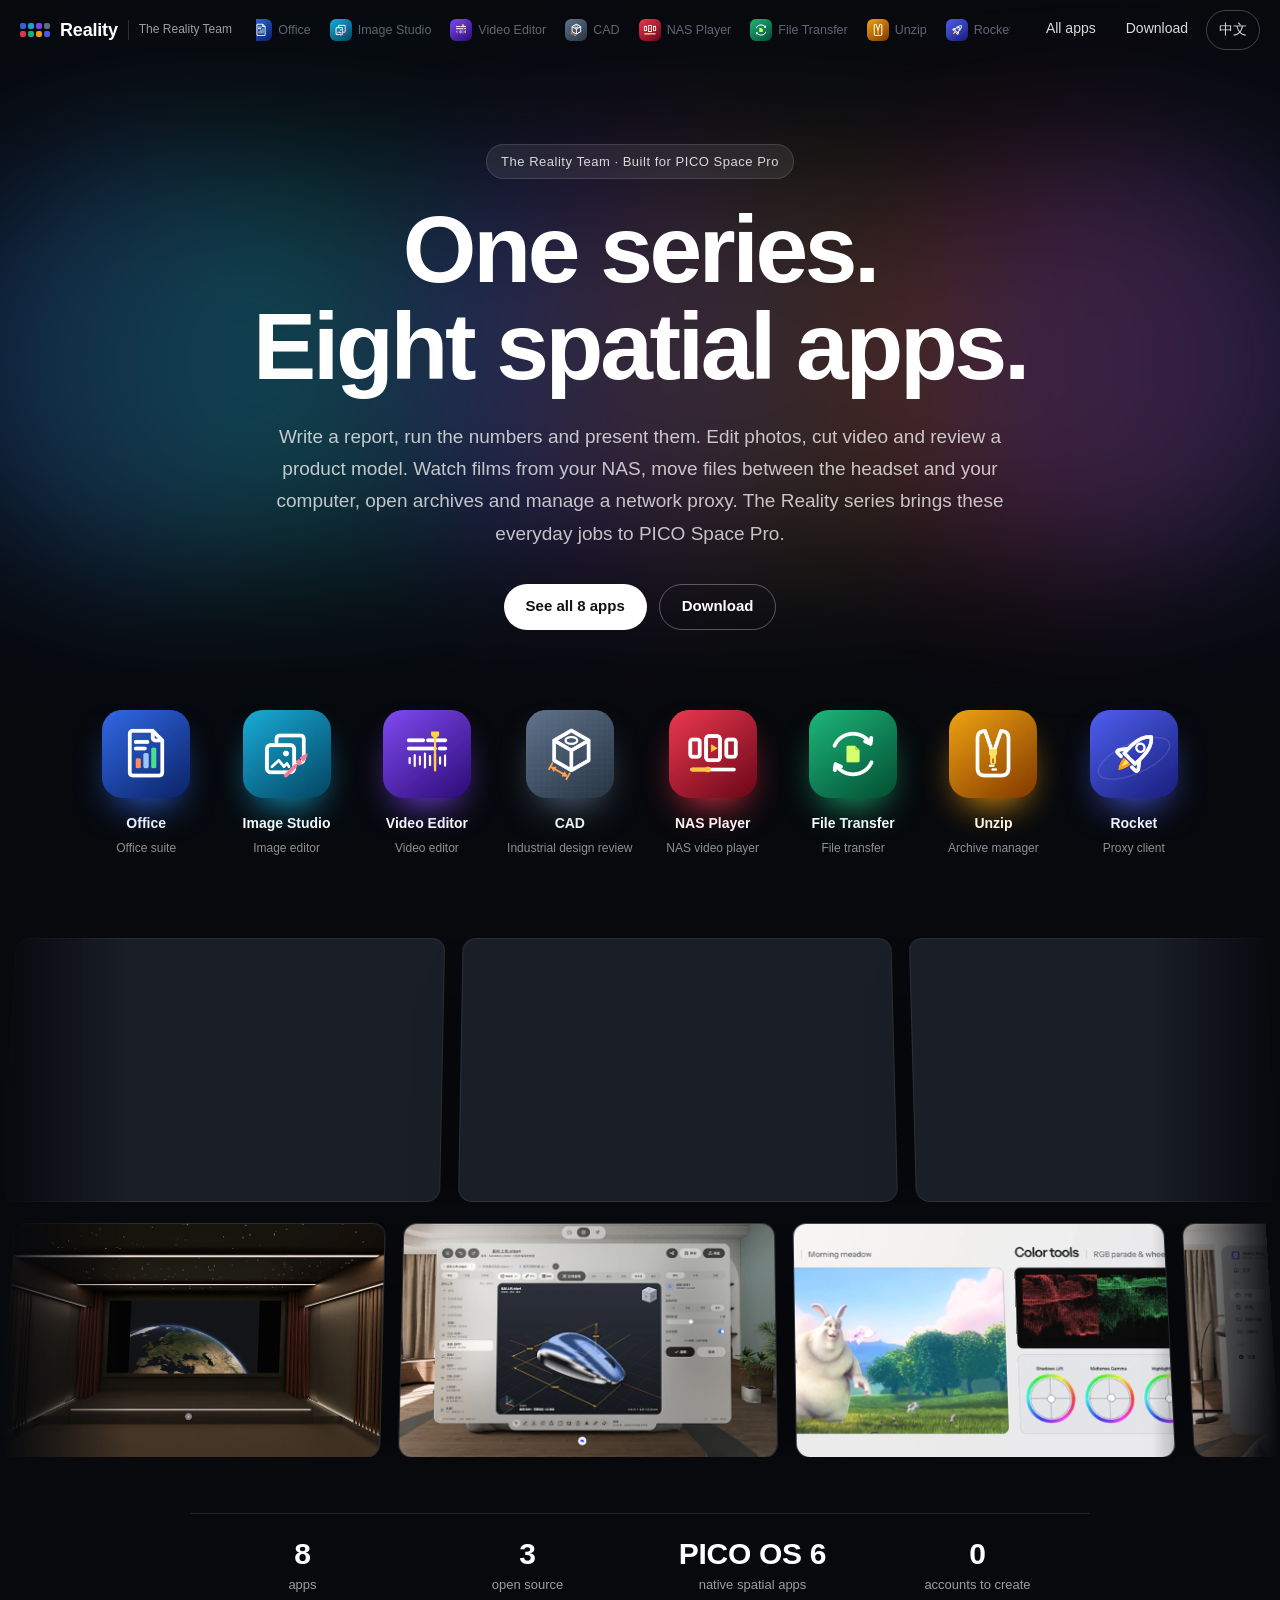
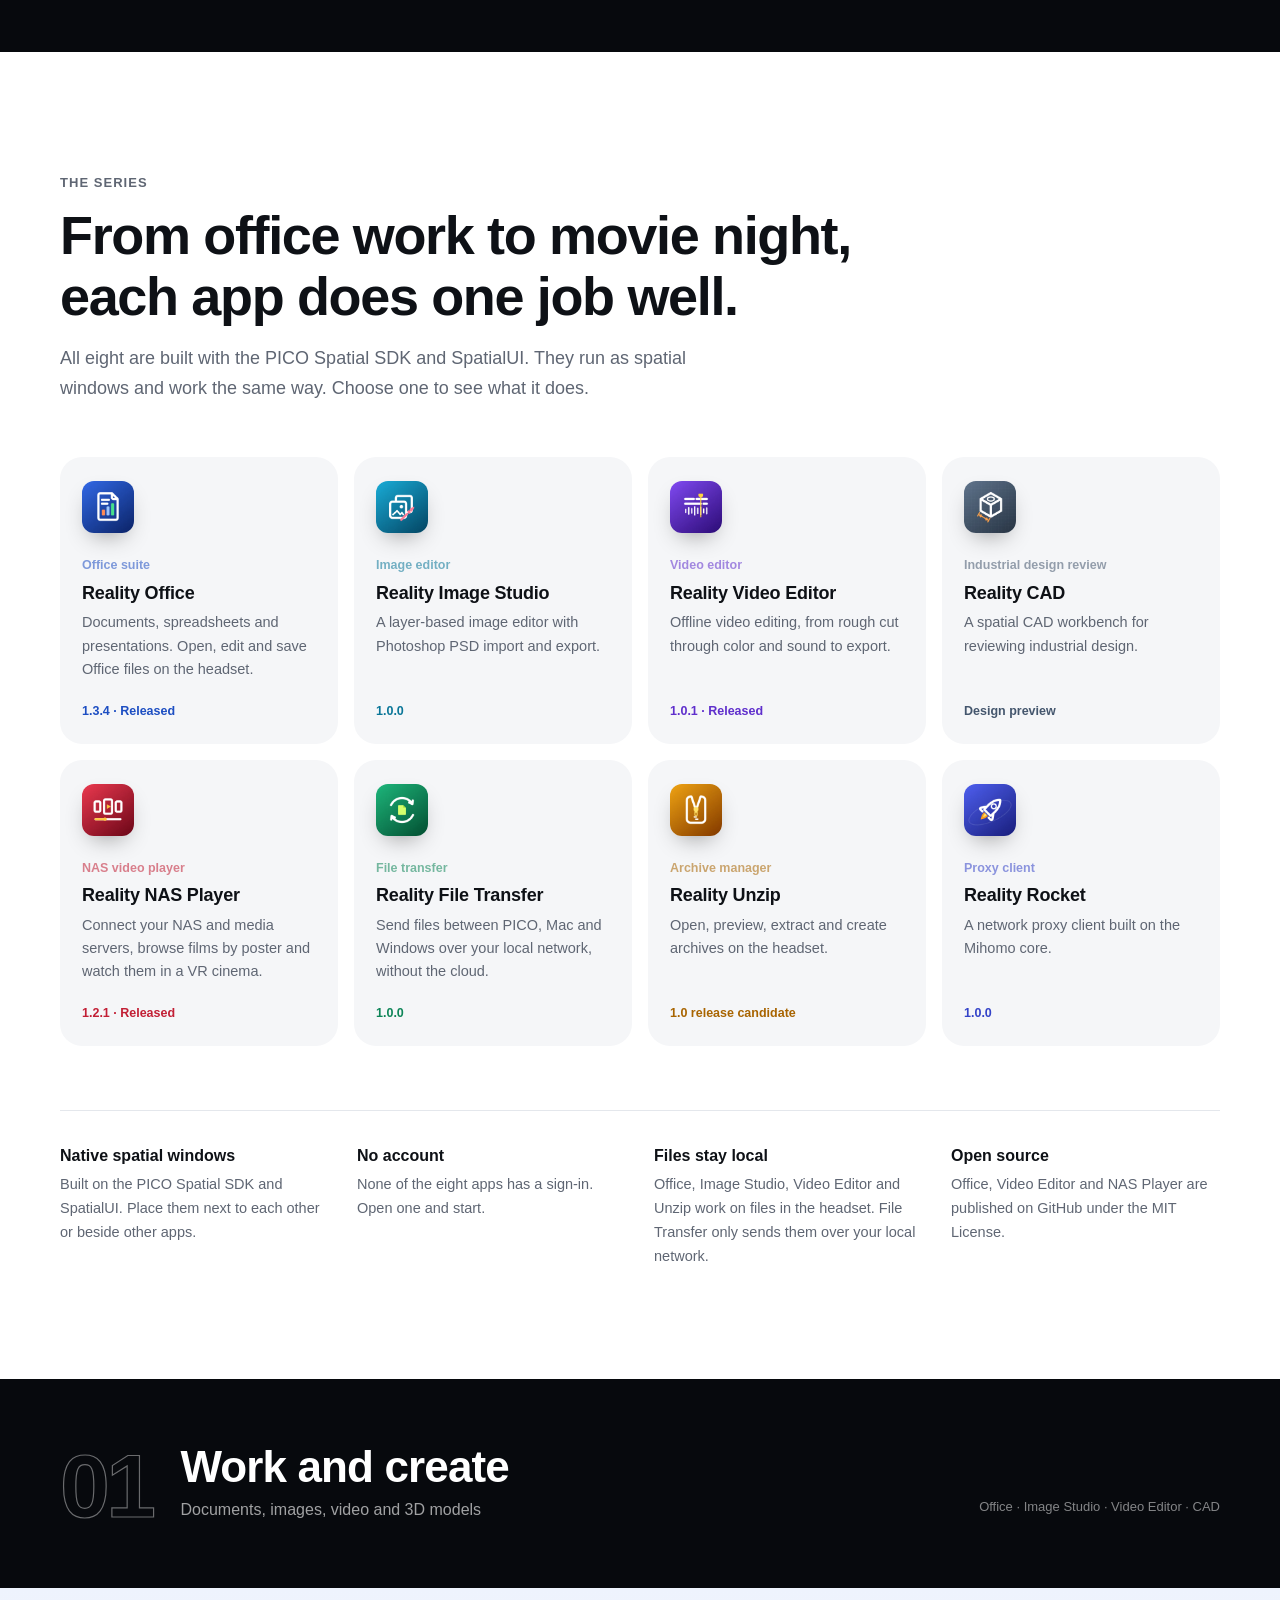
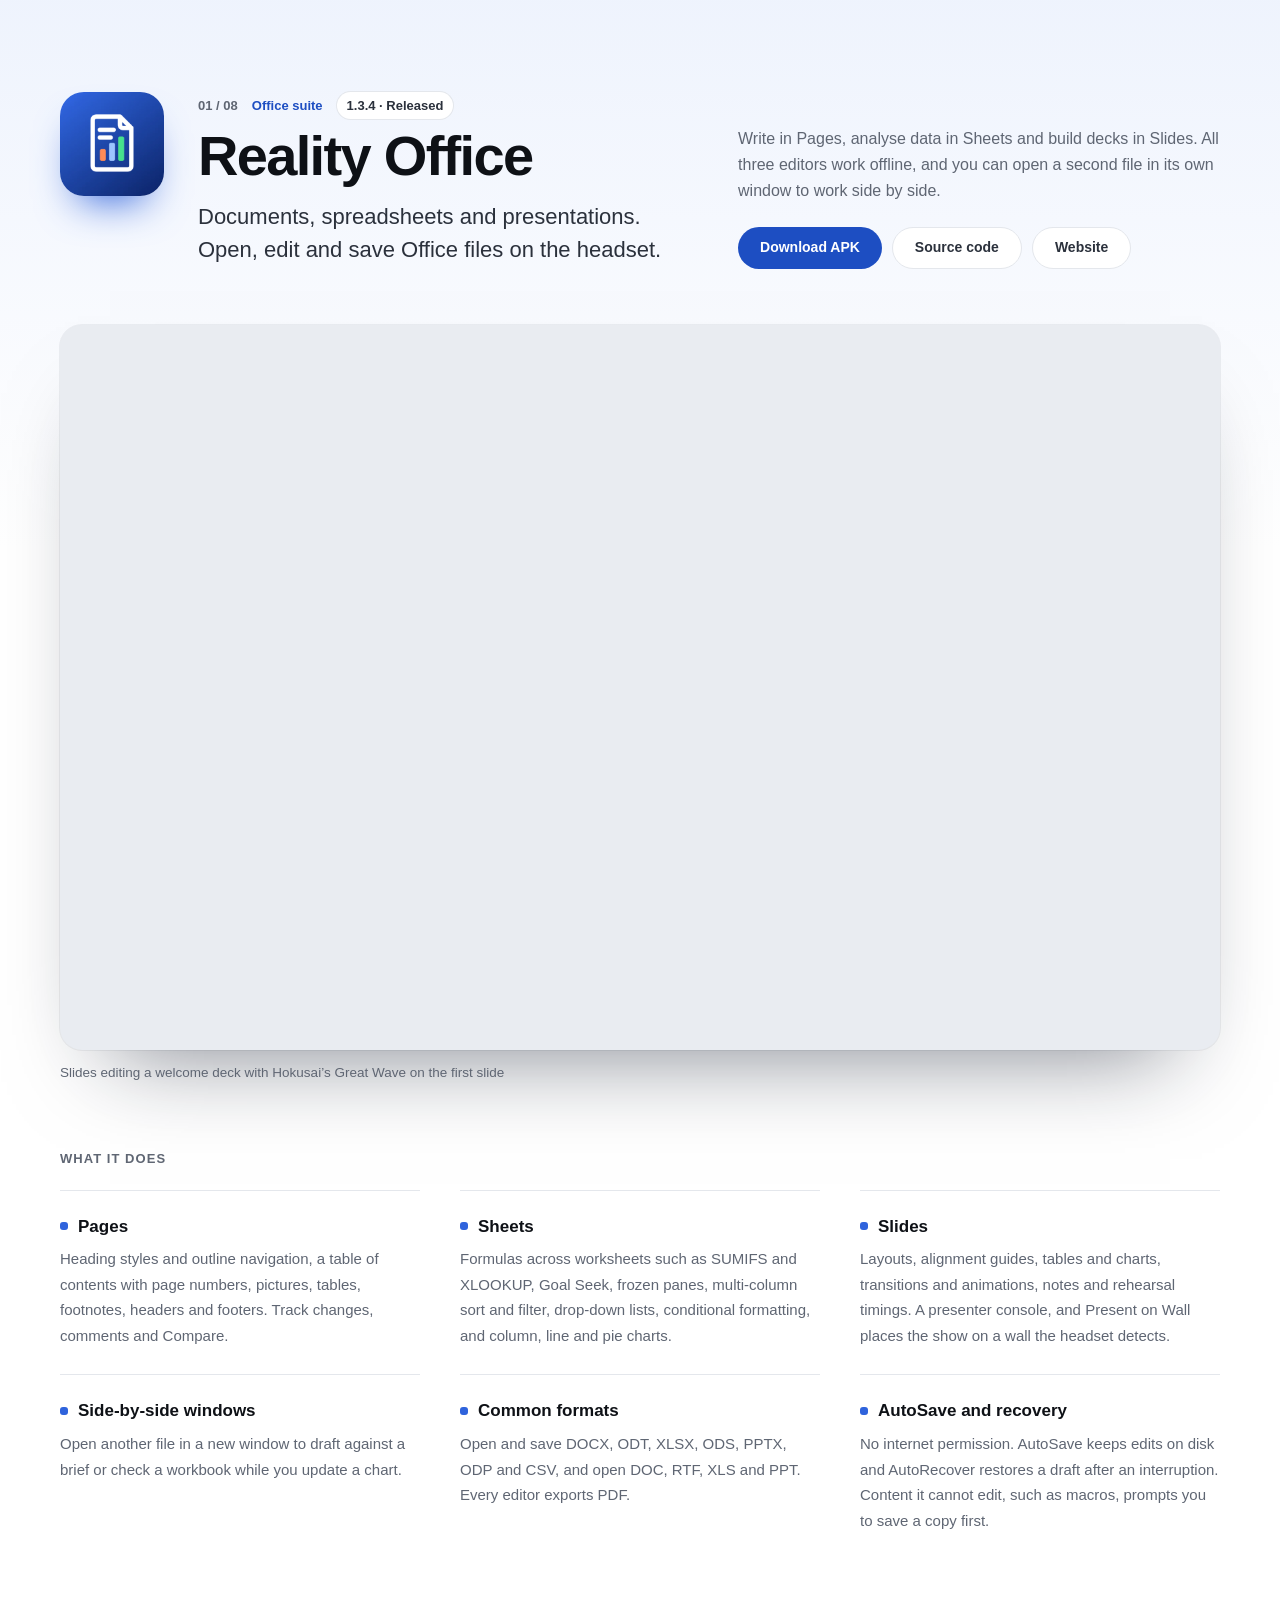
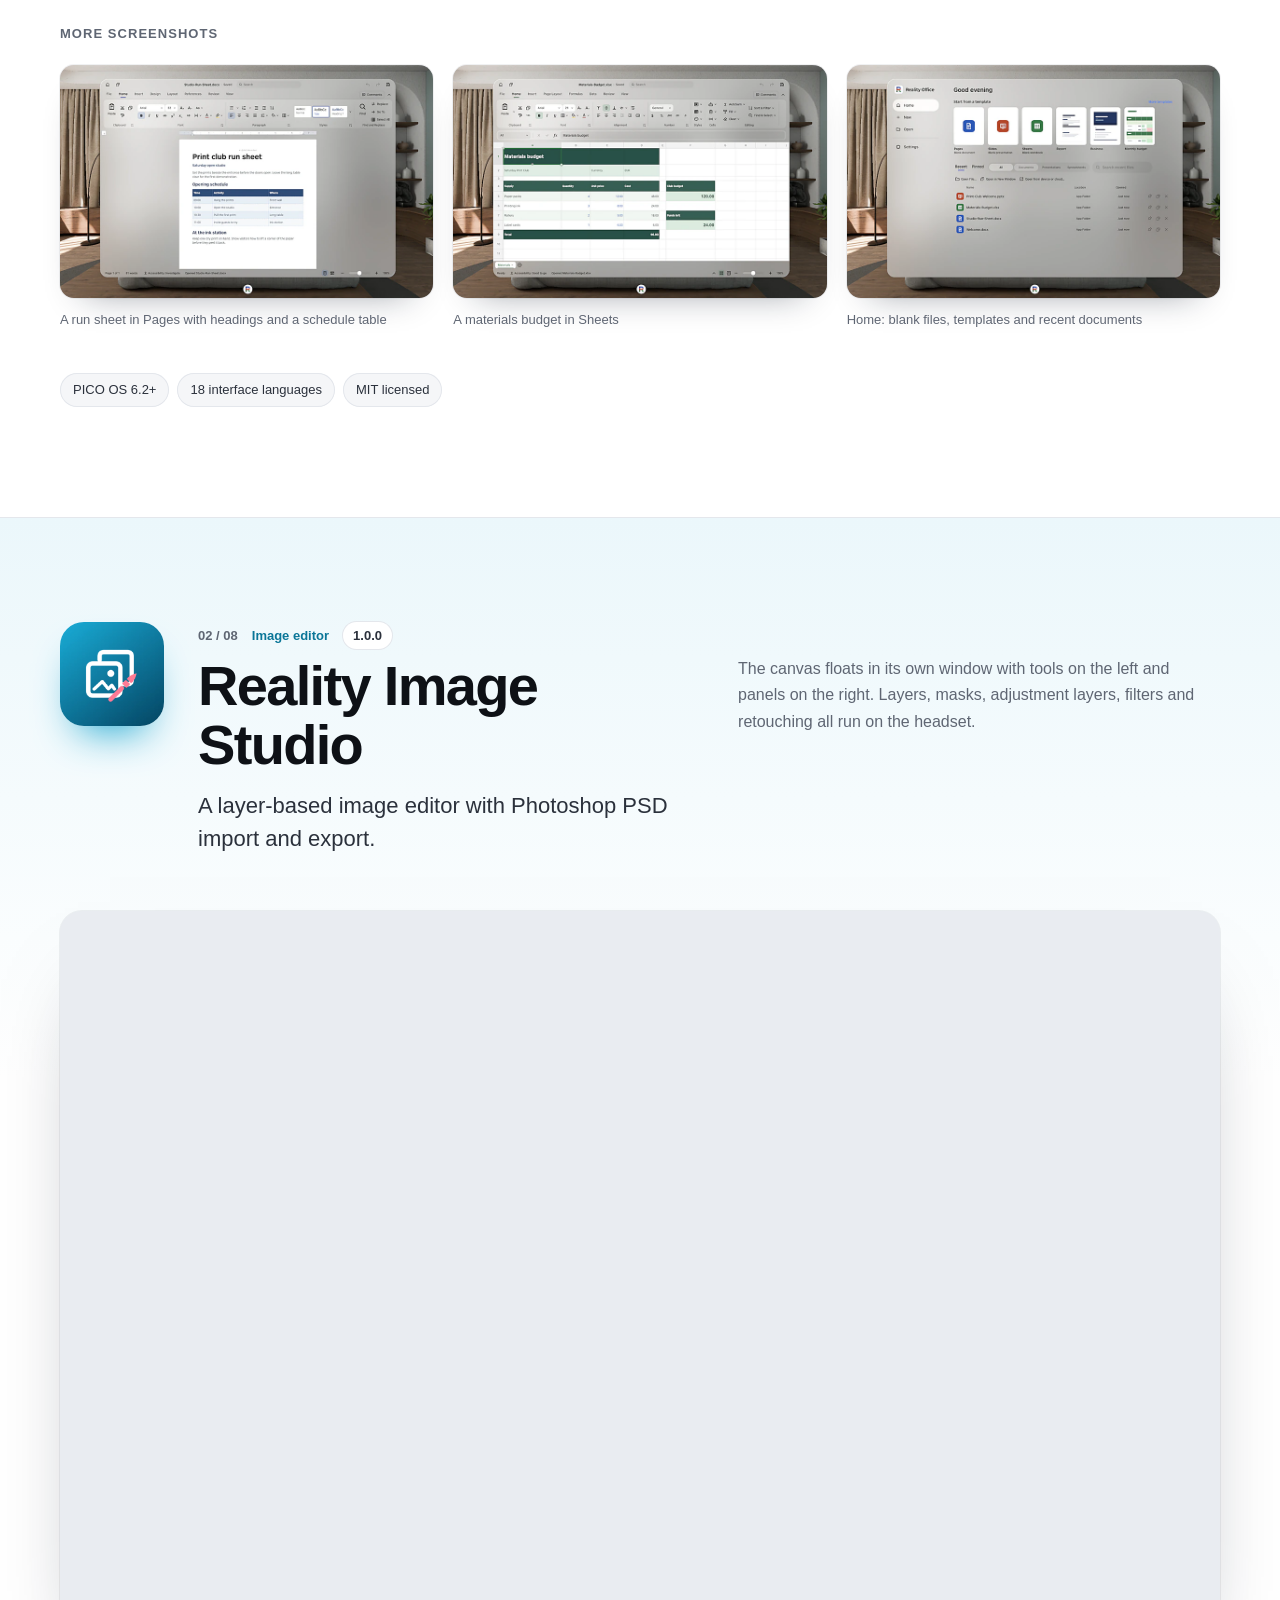
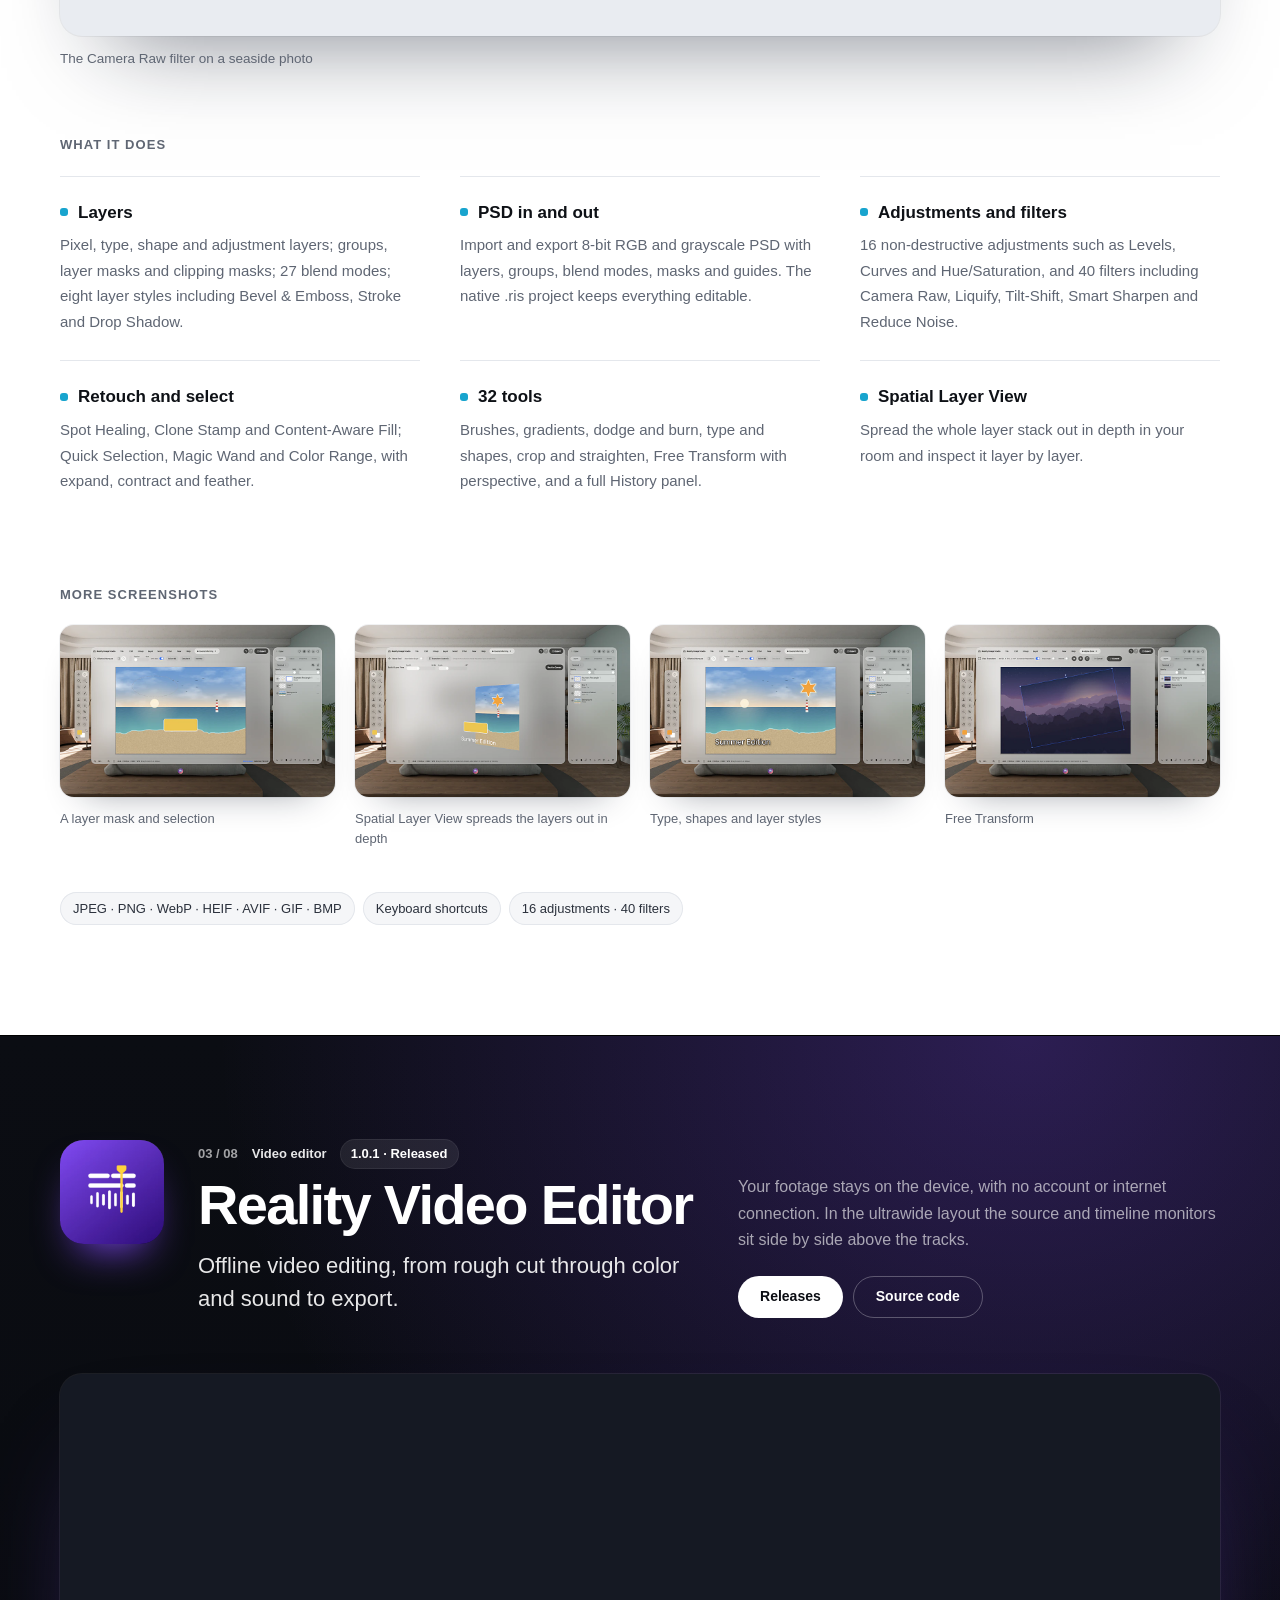
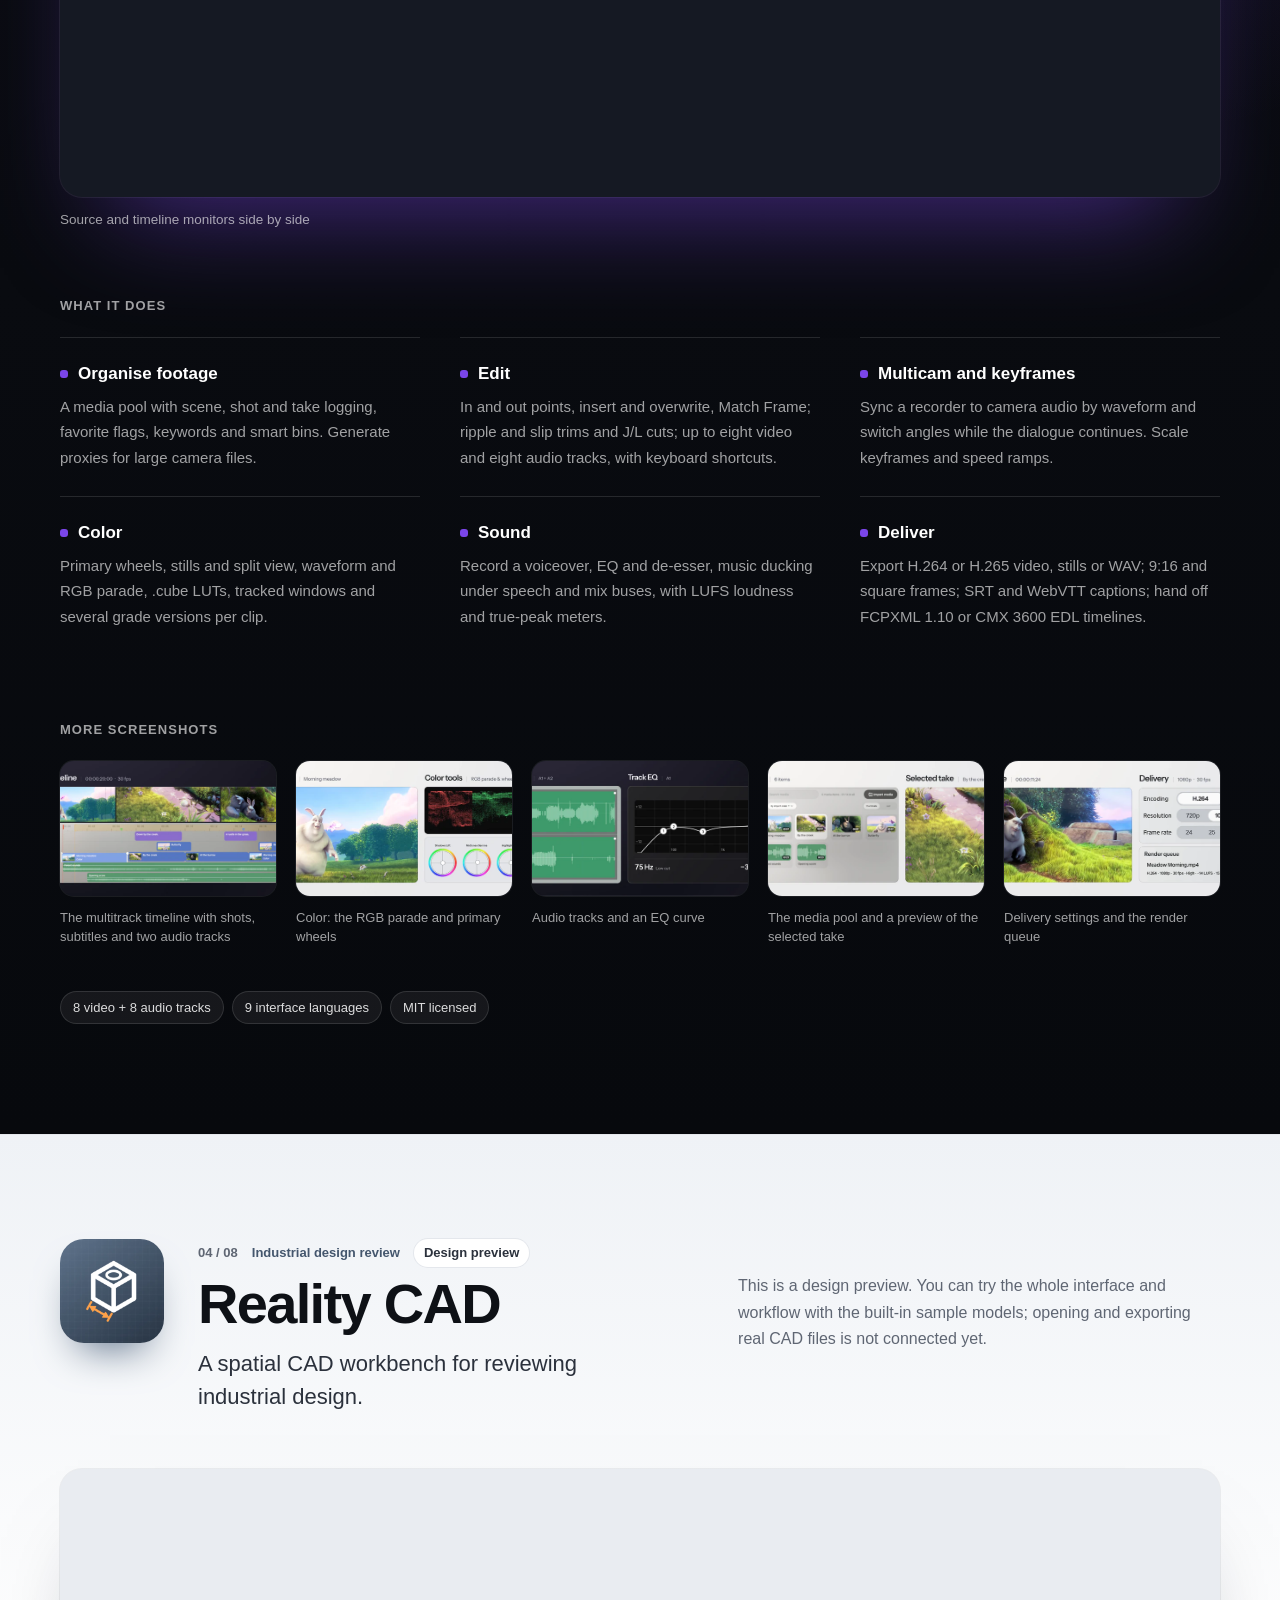
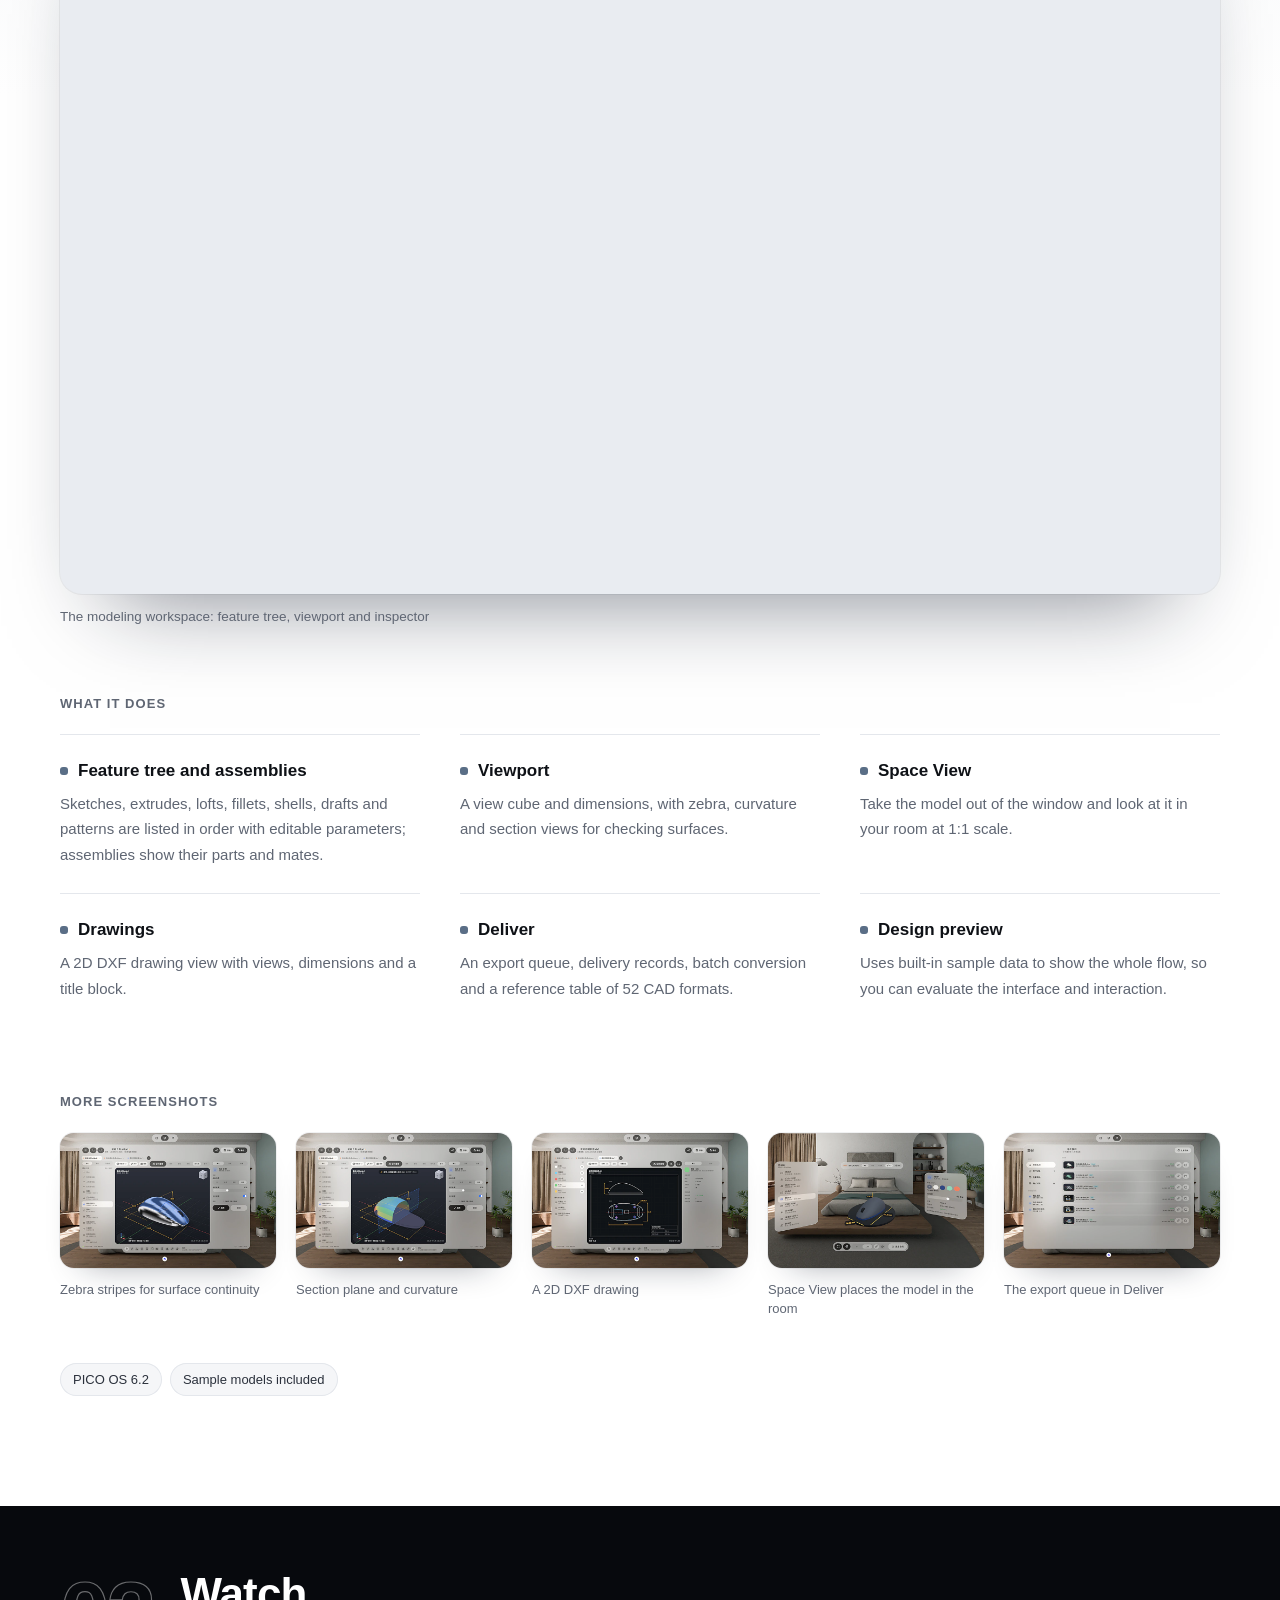
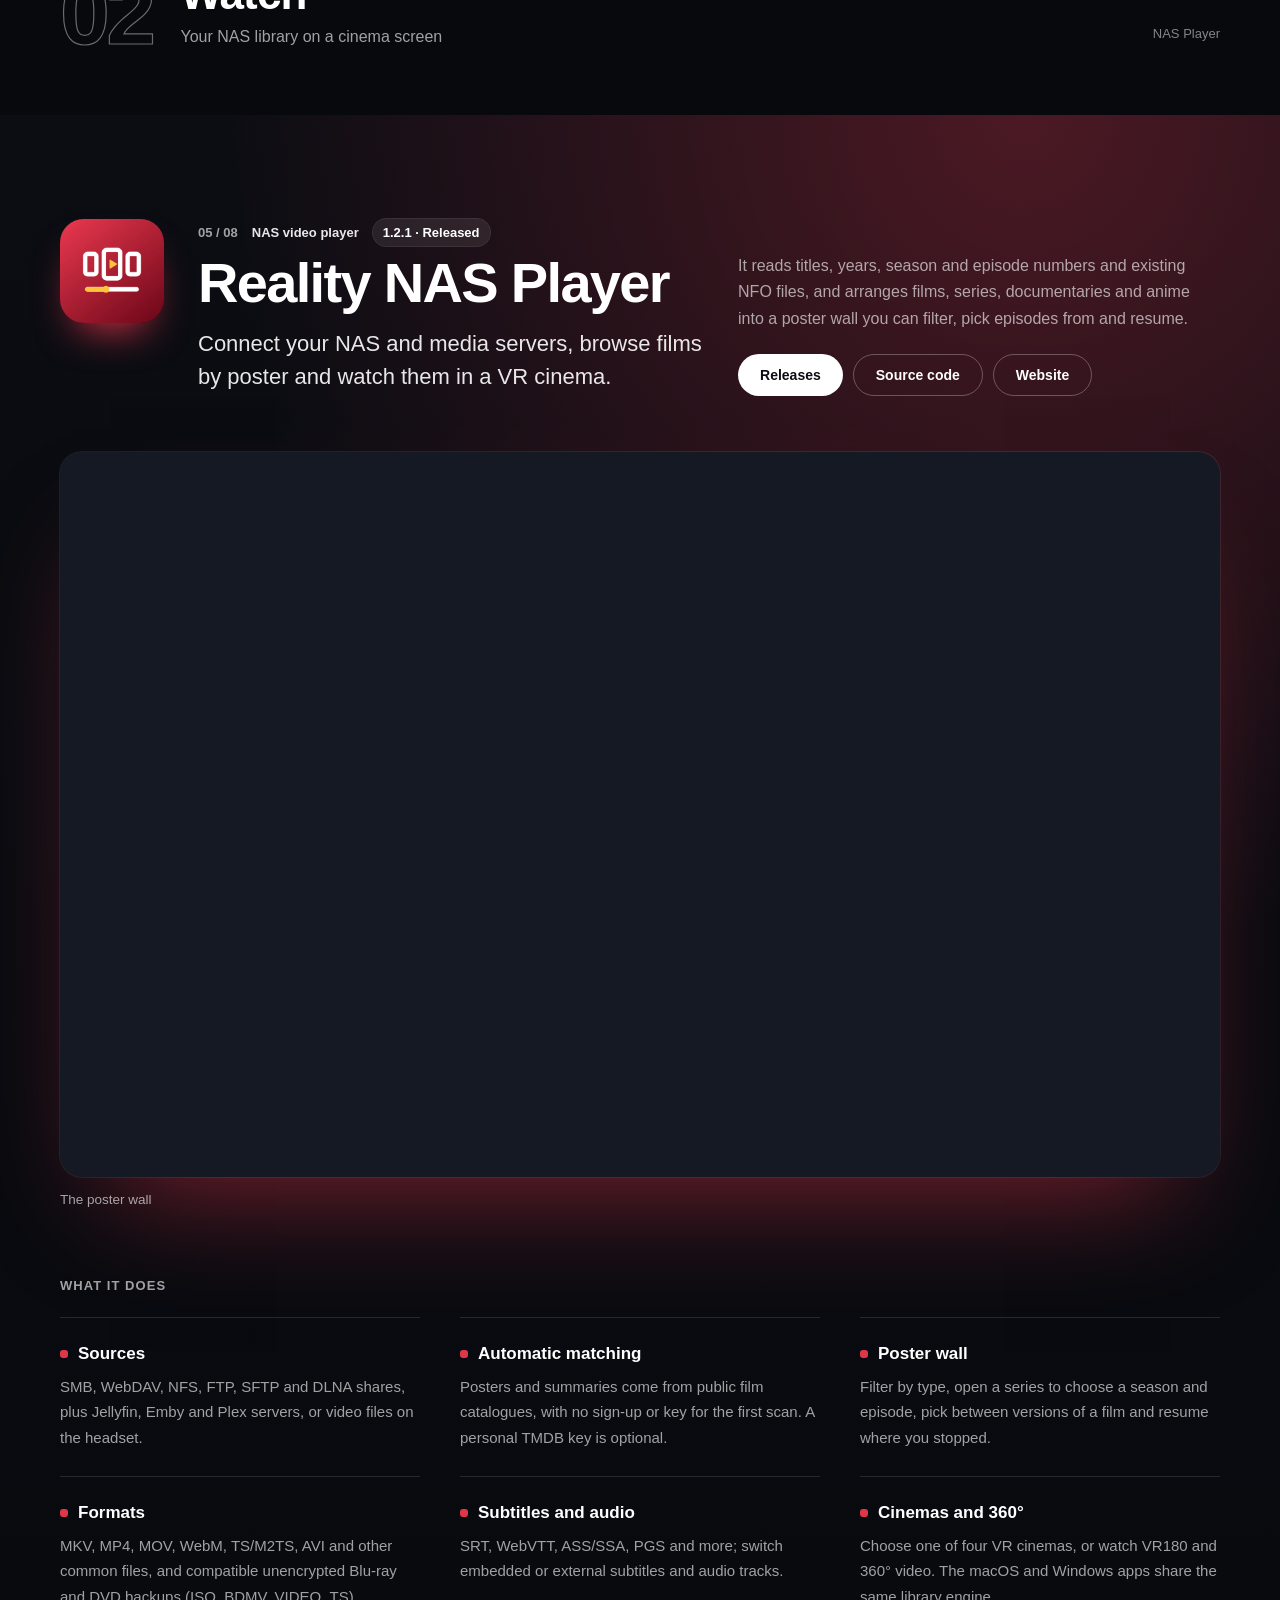
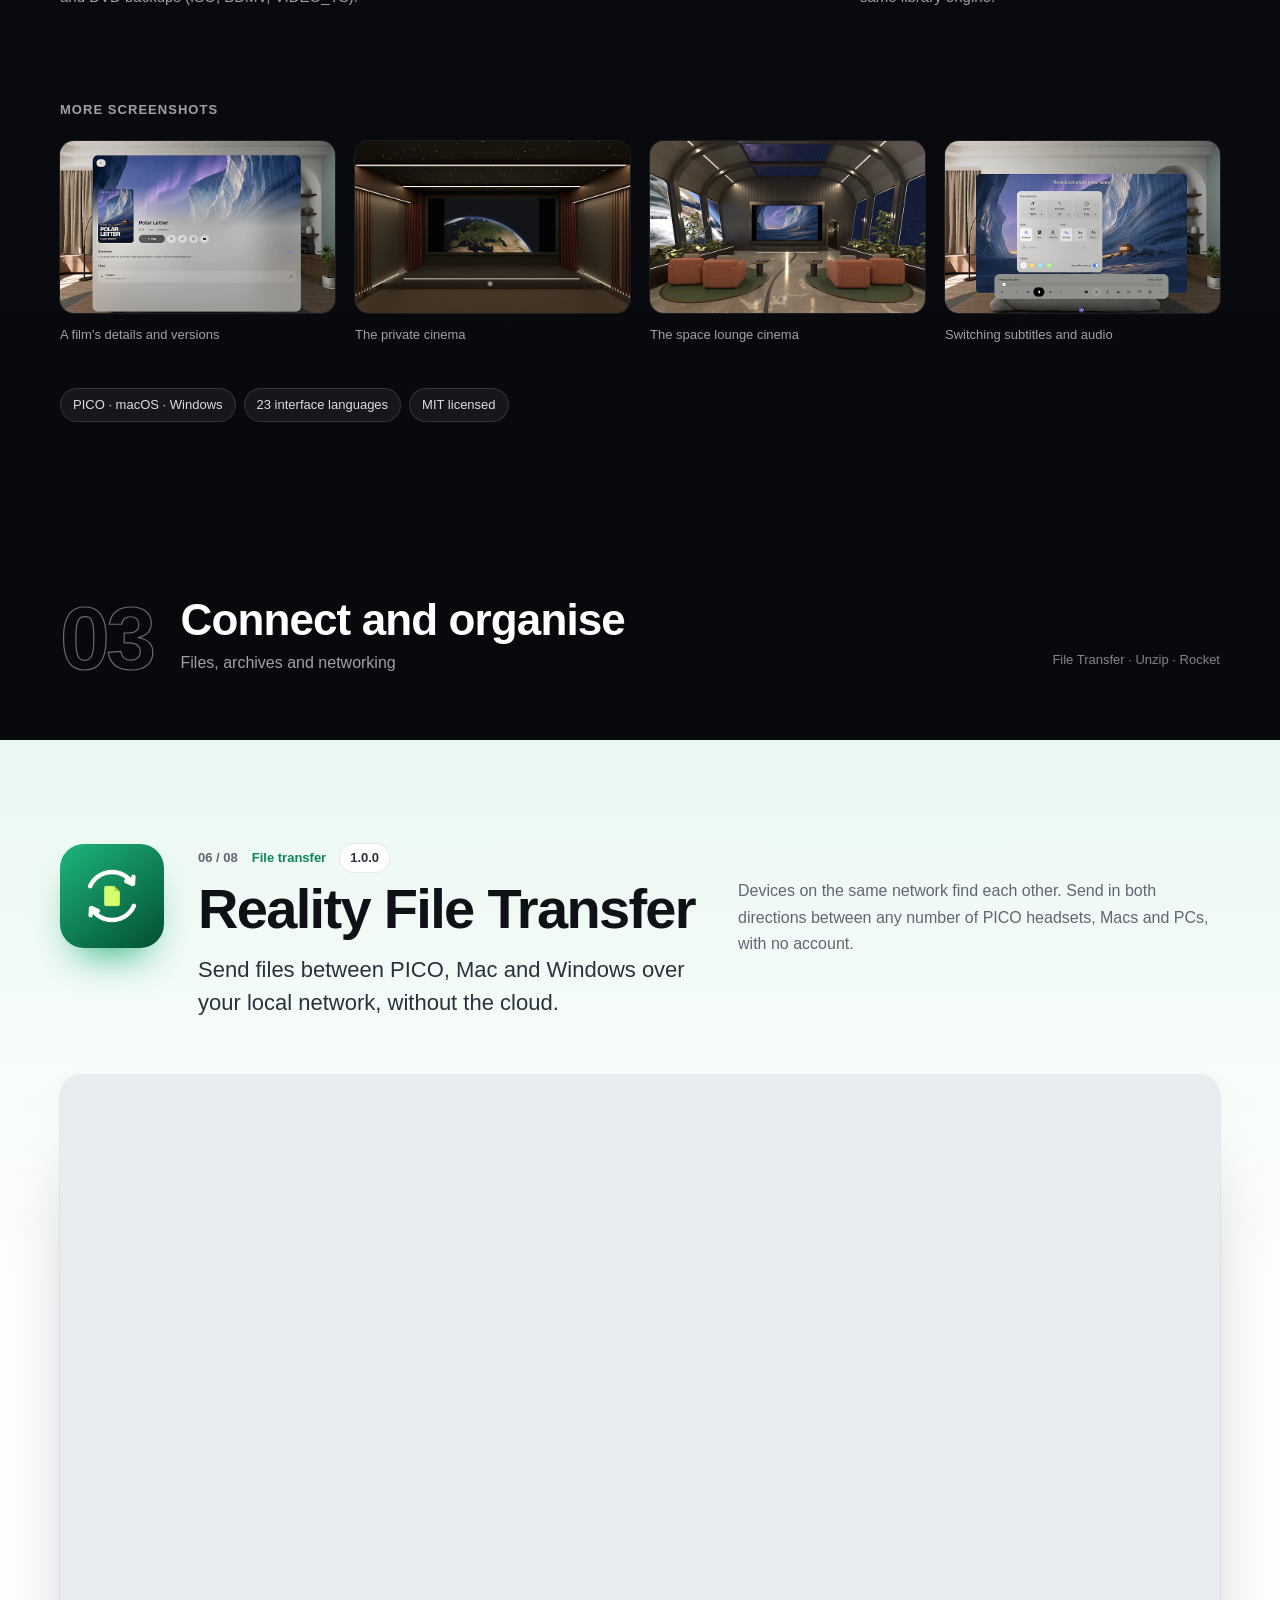
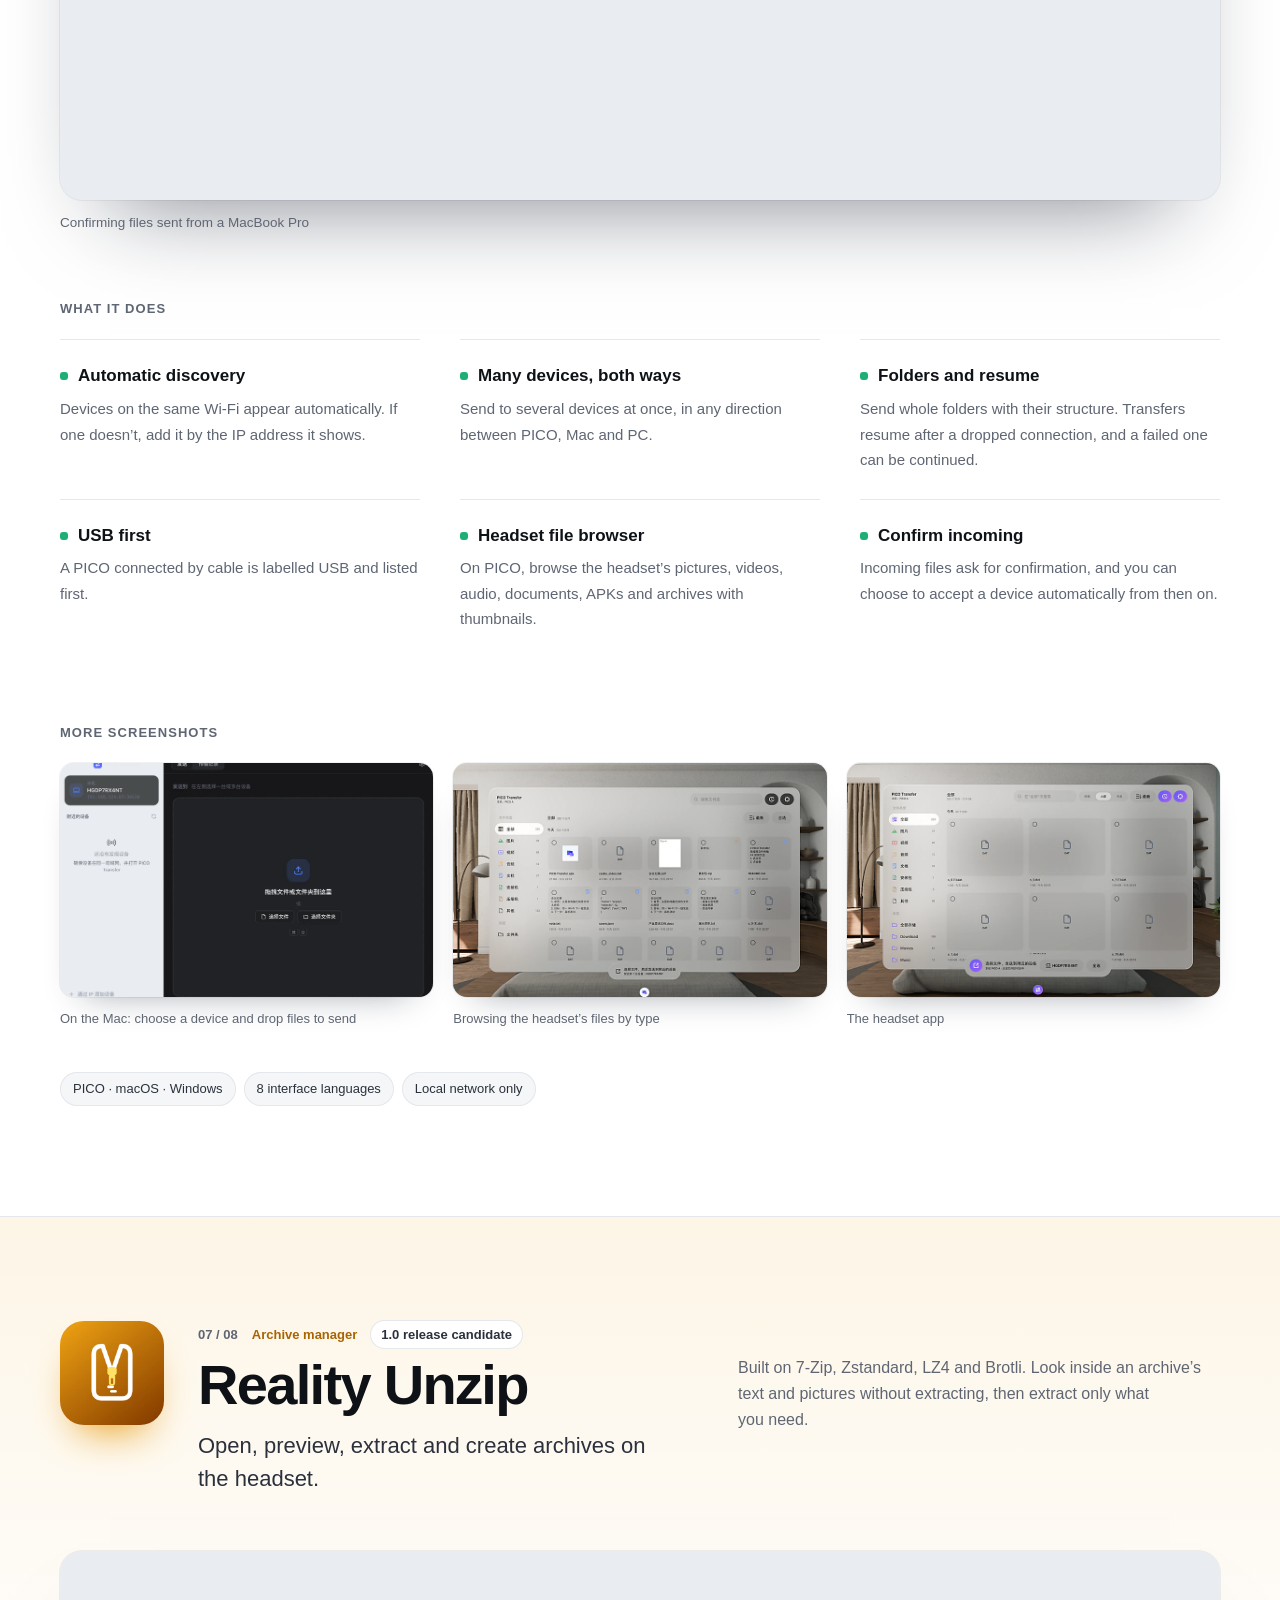
==== commit 60028346: "Sharper screenshots: native-resolution crops at three widths Recapture Image Studio, CAD, Unzip and " ====
--- a/en/index.html
+++ b/en/index.html
@@ -14,7 +14,7 @@
 <link rel="icon" href="../assets/favicon.png">
 <link rel="alternate" hreflang="zh-CN" href="https://jason-jm.github.io/reality-team/">
 <link rel="alternate" hreflang="en" href="https://jason-jm.github.io/reality-team/en/">
-<link rel="stylesheet" href="../assets/site.css">
+<link rel="stylesheet" href="../assets/site.css?v=f687a2f5">
 </head>
 <body>
 <a class="skip" href="#series">Skip to content</a>
@@ -58,8 +58,8 @@
     <li><a href="#rocket" style="--c:#4A5AE6"><span class="icon lg" aria-hidden="true"><img src="../assets/icons/rocket-bg.webp" alt="" class="l0"><img src="../assets/icons/rocket-fg2.webp" alt="" class="l1"><img src="../assets/icons/rocket-fg3.webp" alt="" class="l2"></span><span class="dock-name">Rocket</span><span class="dock-cat">Proxy client</span></a></li>
   </ul>
   <div class="strips" aria-hidden="true">
-    <div class="strip strip-a"><div class="track"><figure class="card"><img class="" src="../assets/shots/office-slides.webp" srcset="../assets/shots/office-slides-sm.webp 900w, ../assets/shots/office-slides.webp 1500w" sizes="480px" width="1500" height="1005" alt="" decoding="async"></figure><figure class="card"><img class="" src="../assets/shots/video-workspace.webp" srcset="../assets/shots/video-workspace-sm.webp 900w, ../assets/shots/video-workspace.webp 1800w" sizes="480px" width="1800" height="658" alt="" decoding="async"></figure><figure class="card"><img class="" src="../assets/shots/image-raw.webp" srcset="../assets/shots/image-raw-sm.webp 900w, ../assets/shots/image-raw.webp 1280w" sizes="480px" width="1280" height="720" alt="" decoding="async"></figure><figure class="card"><img class="" src="../assets/shots/nas-wall-en.webp" srcset="../assets/shots/nas-wall-en-sm.webp 900w, ../assets/shots/nas-wall-en.webp 1100w" sizes="480px" width="1100" height="822" alt="" decoding="async"></figure><figure class="card"><img class="" src="../assets/shots/cad-model.webp" srcset="../assets/shots/cad-model-sm.webp 900w, ../assets/shots/cad-model.webp 1600w" sizes="480px" width="1600" height="1000" alt="" decoding="async"></figure><figure class="card"><img class="" src="../assets/shots/transfer-desktop.webp" srcset="../assets/shots/transfer-desktop-sm.webp 900w, ../assets/shots/transfer-desktop.webp 1800w" sizes="480px" width="1800" height="1212" alt="" decoding="async"></figure><figure class="card"><img class="" src="../assets/shots/office-sheets.webp" srcset="../assets/shots/office-sheets-sm.webp 900w, ../assets/shots/office-sheets.webp 1500w" sizes="480px" width="1500" height="1005" alt="" decoding="async"></figure><figure class="card"><img class="" src="../assets/shots/office-slides.webp" srcset="../assets/shots/office-slides-sm.webp 900w, ../assets/shots/office-slides.webp 1500w" sizes="480px" width="1500" height="1005" alt="" decoding="async"></figure><figure class="card"><img class="" src="../assets/shots/video-workspace.webp" srcset="../assets/shots/video-workspace-sm.webp 900w, ../assets/shots/video-workspace.webp 1800w" sizes="480px" width="1800" height="658" alt="" decoding="async"></figure><figure class="card"><img class="" src="../assets/shots/image-raw.webp" srcset="../assets/shots/image-raw-sm.webp 900w, ../assets/shots/image-raw.webp 1280w" sizes="480px" width="1280" height="720" alt="" decoding="async"></figure><figure class="card"><img class="" src="../assets/shots/nas-wall-en.webp" srcset="../assets/shots/nas-wall-en-sm.webp 900w, ../assets/shots/nas-wall-en.webp 1100w" sizes="480px" width="1100" height="822" alt="" decoding="async"></figure><figure class="card"><img class="" src="../assets/shots/cad-model.webp" srcset="../assets/shots/cad-model-sm.webp 900w, ../assets/shots/cad-model.webp 1600w" sizes="480px" width="1600" height="1000" alt="" decoding="async"></figure><figure class="card"><img class="" src="../assets/shots/transfer-desktop.webp" srcset="../assets/shots/transfer-desktop-sm.webp 900w, ../assets/shots/transfer-desktop.webp 1800w" sizes="480px" width="1800" height="1212" alt="" decoding="async"></figure><figure class="card"><img class="" src="../assets/shots/office-sheets.webp" srcset="../assets/shots/office-sheets-sm.webp 900w, ../assets/shots/office-sheets.webp 1500w" sizes="480px" width="1500" height="1005" alt="" decoding="async"></figure></div></div>
-    <div class="strip strip-b"><div class="track"><figure class="card"><img class="" src="../assets/shots/nas-cinema.webp" srcset="../assets/shots/nas-cinema-sm.webp 900w, ../assets/shots/nas-cinema.webp 1600w" sizes="480px" width="1600" height="900" alt="" loading="lazy" decoding="async"></figure><figure class="card"><img class="" src="../assets/shots/cad-zebra.webp" srcset="../assets/shots/cad-zebra-sm.webp 900w, ../assets/shots/cad-zebra.webp 1600w" sizes="480px" width="1600" height="1000" alt="" loading="lazy" decoding="async"></figure><figure class="card"><img class="" src="../assets/shots/video-color.webp" srcset="../assets/shots/video-color-sm.webp 900w, ../assets/shots/video-color.webp 1800w" sizes="480px" width="1800" height="704" alt="" loading="lazy" decoding="async"></figure><figure class="card"><img class="" src="../assets/shots/unzip-photos.webp" srcset="../assets/shots/unzip-photos-sm.webp 900w, ../assets/shots/unzip-photos.webp 1800w" sizes="480px" width="1800" height="1125" alt="" loading="lazy" decoding="async"></figure><figure class="card"><img class="" src="../assets/shots/rocket-dashboard.webp" srcset="../assets/shots/rocket-dashboard-sm.webp 900w, ../assets/shots/rocket-dashboard.webp 1600w" sizes="480px" width="1600" height="1000" alt="" loading="lazy" decoding="async"></figure><figure class="card"><img class="" src="../assets/shots/office-pages.webp" srcset="../assets/shots/office-pages-sm.webp 900w, ../assets/shots/office-pages.webp 1500w" sizes="480px" width="1500" height="1005" alt="" loading="lazy" decoding="async"></figure><figure class="card"><img class="" src="../assets/shots/image-spatial.webp" srcset="../assets/shots/image-spatial-sm.webp 900w, ../assets/shots/image-spatial.webp 1280w" sizes="480px" width="1280" height="720" alt="" loading="lazy" decoding="async"></figure><figure class="card"><img class="" src="../assets/shots/transfer-incoming.webp" srcset="../assets/shots/transfer-incoming-sm.webp 900w, ../assets/shots/transfer-incoming.webp 1800w" sizes="480px" width="1800" height="1125" alt="" loading="lazy" decoding="async"></figure><figure class="card"><img class="" src="../assets/shots/nas-cinema.webp" srcset="../assets/shots/nas-cinema-sm.webp 900w, ../assets/shots/nas-cinema.webp 1600w" sizes="480px" width="1600" height="900" alt="" loading="lazy" decoding="async"></figure><figure class="card"><img class="" src="../assets/shots/cad-zebra.webp" srcset="../assets/shots/cad-zebra-sm.webp 900w, ../assets/shots/cad-zebra.webp 1600w" sizes="480px" width="1600" height="1000" alt="" loading="lazy" decoding="async"></figure><figure class="card"><img class="" src="../assets/shots/video-color.webp" srcset="../assets/shots/video-color-sm.webp 900w, ../assets/shots/video-color.webp 1800w" sizes="480px" width="1800" height="704" alt="" loading="lazy" decoding="async"></figure><figure class="card"><img class="" src="../assets/shots/unzip-photos.webp" srcset="../assets/shots/unzip-photos-sm.webp 900w, ../assets/shots/unzip-photos.webp 1800w" sizes="480px" width="1800" height="1125" alt="" loading="lazy" decoding="async"></figure><figure class="card"><img class="" src="../assets/shots/rocket-dashboard.webp" srcset="../assets/shots/rocket-dashboard-sm.webp 900w, ../assets/shots/rocket-dashboard.webp 1600w" sizes="480px" width="1600" height="1000" alt="" loading="lazy" decoding="async"></figure><figure class="card"><img class="" src="../assets/shots/office-pages.webp" srcset="../assets/shots/office-pages-sm.webp 900w, ../assets/shots/office-pages.webp 1500w" sizes="480px" width="1500" height="1005" alt="" loading="lazy" decoding="async"></figure><figure class="card"><img class="" src="../assets/shots/image-spatial.webp" srcset="../assets/shots/image-spatial-sm.webp 900w, ../assets/shots/image-spatial.webp 1280w" sizes="480px" width="1280" height="720" alt="" loading="lazy" decoding="async"></figure><figure class="card"><img class="" src="../assets/shots/transfer-incoming.webp" srcset="../assets/shots/transfer-incoming-sm.webp 900w, ../assets/shots/transfer-incoming.webp 1800w" sizes="480px" width="1800" height="1125" alt="" loading="lazy" decoding="async"></figure></div></div>
+    <div class="strip strip-a"><div class="track"><figure class="card"><img class="" src="../assets/shots/office-slides-en-md.webp" srcset="../assets/shots/office-slides-en-sm.webp 800w, ../assets/shots/office-slides-en-md.webp 1400w, ../assets/shots/office-slides-en.webp 2040w" sizes="(max-width: 680px) 300px, 440px" data-full="../assets/shots/office-slides-en.webp" width="2040" height="1275" alt="" decoding="async"></figure><figure class="card"><img class="" src="../assets/shots/video-workspace-md.webp" srcset="../assets/shots/video-workspace-sm.webp 800w, ../assets/shots/video-workspace-md.webp 1400w, ../assets/shots/video-workspace.webp 2160w" sizes="(max-width: 680px) 300px, 440px" data-full="../assets/shots/video-workspace.webp" width="2160" height="789" alt="" decoding="async"></figure><figure class="card"><img class="" src="../assets/shots/image-raw-md.webp" srcset="../assets/shots/image-raw-sm.webp 800w, ../assets/shots/image-raw-md.webp 1400w, ../assets/shots/image-raw.webp 2560w" sizes="(max-width: 680px) 300px, 440px" data-full="../assets/shots/image-raw.webp" width="2560" height="1600" alt="" decoding="async"></figure><figure class="card"><img class="" src="../assets/shots/nas-wall-en-md.webp" srcset="../assets/shots/nas-wall-en-sm.webp 800w, ../assets/shots/nas-wall-en-md.webp 1400w, ../assets/shots/nas-wall-en.webp 1920w" sizes="(max-width: 680px) 300px, 440px" data-full="../assets/shots/nas-wall-en.webp" width="1920" height="1200" alt="" decoding="async"></figure><figure class="card"><img class="" src="../assets/shots/cad-model-md.webp" srcset="../assets/shots/cad-model-sm.webp 800w, ../assets/shots/cad-model-md.webp 1400w, ../assets/shots/cad-model.webp 2300w" sizes="(max-width: 680px) 300px, 440px" data-full="../assets/shots/cad-model.webp" width="2300" height="1438" alt="" decoding="async"></figure><figure class="card"><img class="" src="../assets/shots/transfer-desktop-md.webp" srcset="../assets/shots/transfer-desktop-sm.webp 800w, ../assets/shots/transfer-desktop-md.webp 1400w, ../assets/shots/transfer-desktop.webp 1960w" sizes="(max-width: 680px) 300px, 440px" data-full="../assets/shots/transfer-desktop.webp" width="1960" height="1320" alt="" decoding="async"></figure><figure class="card"><img class="" src="../assets/shots/office-sheets-en-md.webp" srcset="../assets/shots/office-sheets-en-sm.webp 800w, ../assets/shots/office-sheets-en-md.webp 1400w, ../assets/shots/office-sheets-en.webp 2040w" sizes="(max-width: 680px) 300px, 440px" data-full="../assets/shots/office-sheets-en.webp" width="2040" height="1275" alt="" decoding="async"></figure><figure class="card"><img class="" src="../assets/shots/office-slides-en-md.webp" srcset="../assets/shots/office-slides-en-sm.webp 800w, ../assets/shots/office-slides-en-md.webp 1400w, ../assets/shots/office-slides-en.webp 2040w" sizes="(max-width: 680px) 300px, 440px" data-full="../assets/shots/office-slides-en.webp" width="2040" height="1275" alt="" decoding="async"></figure><figure class="card"><img class="" src="../assets/shots/video-workspace-md.webp" srcset="../assets/shots/video-workspace-sm.webp 800w, ../assets/shots/video-workspace-md.webp 1400w, ../assets/shots/video-workspace.webp 2160w" sizes="(max-width: 680px) 300px, 440px" data-full="../assets/shots/video-workspace.webp" width="2160" height="789" alt="" decoding="async"></figure><figure class="card"><img class="" src="../assets/shots/image-raw-md.webp" srcset="../assets/shots/image-raw-sm.webp 800w, ../assets/shots/image-raw-md.webp 1400w, ../assets/shots/image-raw.webp 2560w" sizes="(max-width: 680px) 300px, 440px" data-full="../assets/shots/image-raw.webp" width="2560" height="1600" alt="" decoding="async"></figure><figure class="card"><img class="" src="../assets/shots/nas-wall-en-md.webp" srcset="../assets/shots/nas-wall-en-sm.webp 800w, ../assets/shots/nas-wall-en-md.webp 1400w, ../assets/shots/nas-wall-en.webp 1920w" sizes="(max-width: 680px) 300px, 440px" data-full="../assets/shots/nas-wall-en.webp" width="1920" height="1200" alt="" decoding="async"></figure><figure class="card"><img class="" src="../assets/shots/cad-model-md.webp" srcset="../assets/shots/cad-model-sm.webp 800w, ../assets/shots/cad-model-md.webp 1400w, ../assets/shots/cad-model.webp 2300w" sizes="(max-width: 680px) 300px, 440px" data-full="../assets/shots/cad-model.webp" width="2300" height="1438" alt="" decoding="async"></figure><figure class="card"><img class="" src="../assets/shots/transfer-desktop-md.webp" srcset="../assets/shots/transfer-desktop-sm.webp 800w, ../assets/shots/transfer-desktop-md.webp 1400w, ../assets/shots/transfer-desktop.webp 1960w" sizes="(max-width: 680px) 300px, 440px" data-full="../assets/shots/transfer-desktop.webp" width="1960" height="1320" alt="" decoding="async"></figure><figure class="card"><img class="" src="../assets/shots/office-sheets-en-md.webp" srcset="../assets/shots/office-sheets-en-sm.webp 800w, ../assets/shots/office-sheets-en-md.webp 1400w, ../assets/shots/office-sheets-en.webp 2040w" sizes="(max-width: 680px) 300px, 440px" data-full="../assets/shots/office-sheets-en.webp" width="2040" height="1275" alt="" decoding="async"></figure></div></div>
+    <div class="strip strip-b"><div class="track"><figure class="card"><img class="" src="../assets/shots/nas-cinema-md.webp" srcset="../assets/shots/nas-cinema-sm.webp 800w, ../assets/shots/nas-cinema-md.webp 1400w, ../assets/shots/nas-cinema.webp 1600w" sizes="(max-width: 680px) 300px, 440px" data-full="../assets/shots/nas-cinema.webp" width="1600" height="900" alt="" loading="lazy" decoding="async"></figure><figure class="card"><img class="" src="../assets/shots/cad-zebra-md.webp" srcset="../assets/shots/cad-zebra-sm.webp 800w, ../assets/shots/cad-zebra-md.webp 1400w, ../assets/shots/cad-zebra.webp 2300w" sizes="(max-width: 680px) 300px, 440px" data-full="../assets/shots/cad-zebra.webp" width="2300" height="1438" alt="" loading="lazy" decoding="async"></figure><figure class="card"><img class="" src="../assets/shots/video-color-md.webp" srcset="../assets/shots/video-color-sm.webp 800w, ../assets/shots/video-color-md.webp 1400w, ../assets/shots/video-color.webp 2160w" sizes="(max-width: 680px) 300px, 440px" data-full="../assets/shots/video-color.webp" width="2160" height="845" alt="" loading="lazy" decoding="async"></figure><figure class="card"><img class="" src="../assets/shots/unzip-photos-md.webp" srcset="../assets/shots/unzip-photos-sm.webp 800w, ../assets/shots/unzip-photos-md.webp 1400w, ../assets/shots/unzip-photos.webp 1840w" sizes="(max-width: 680px) 300px, 440px" data-full="../assets/shots/unzip-photos.webp" width="1840" height="1150" alt="" loading="lazy" decoding="async"></figure><figure class="card"><img class="" src="../assets/shots/rocket-dashboard-md.webp" srcset="../assets/shots/rocket-dashboard-sm.webp 800w, ../assets/shots/rocket-dashboard-md.webp 1400w, ../assets/shots/rocket-dashboard.webp 2080w" sizes="(max-width: 680px) 300px, 440px" data-full="../assets/shots/rocket-dashboard.webp" width="2080" height="1300" alt="" loading="lazy" decoding="async"></figure><figure class="card"><img class="" src="../assets/shots/office-pages-en-md.webp" srcset="../assets/shots/office-pages-en-sm.webp 800w, ../assets/shots/office-pages-en-md.webp 1400w, ../assets/shots/office-pages-en.webp 2040w" sizes="(max-width: 680px) 300px, 440px" data-full="../assets/shots/office-pages-en.webp" width="2040" height="1275" alt="" loading="lazy" decoding="async"></figure><figure class="card"><img class="" src="../assets/shots/image-spatial-md.webp" srcset="../assets/shots/image-spatial-sm.webp 800w, ../assets/shots/image-spatial-md.webp 1400w, ../assets/shots/image-spatial.webp 2560w" sizes="(max-width: 680px) 300px, 440px" data-full="../assets/shots/image-spatial.webp" width="2560" height="1600" alt="" loading="lazy" decoding="async"></figure><figure class="card"><img class="" src="../assets/shots/transfer-incoming-md.webp" srcset="../assets/shots/transfer-incoming-sm.webp 800w, ../assets/shots/transfer-incoming-md.webp 1400w, ../assets/shots/transfer-incoming.webp 2000w" sizes="(max-width: 680px) 300px, 440px" data-full="../assets/shots/transfer-incoming.webp" width="2000" height="1250" alt="" loading="lazy" decoding="async"></figure><figure class="card"><img class="" src="../assets/shots/nas-cinema-md.webp" srcset="../assets/shots/nas-cinema-sm.webp 800w, ../assets/shots/nas-cinema-md.webp 1400w, ../assets/shots/nas-cinema.webp 1600w" sizes="(max-width: 680px) 300px, 440px" data-full="../assets/shots/nas-cinema.webp" width="1600" height="900" alt="" loading="lazy" decoding="async"></figure><figure class="card"><img class="" src="../assets/shots/cad-zebra-md.webp" srcset="../assets/shots/cad-zebra-sm.webp 800w, ../assets/shots/cad-zebra-md.webp 1400w, ../assets/shots/cad-zebra.webp 2300w" sizes="(max-width: 680px) 300px, 440px" data-full="../assets/shots/cad-zebra.webp" width="2300" height="1438" alt="" loading="lazy" decoding="async"></figure><figure class="card"><img class="" src="../assets/shots/video-color-md.webp" srcset="../assets/shots/video-color-sm.webp 800w, ../assets/shots/video-color-md.webp 1400w, ../assets/shots/video-color.webp 2160w" sizes="(max-width: 680px) 300px, 440px" data-full="../assets/shots/video-color.webp" width="2160" height="845" alt="" loading="lazy" decoding="async"></figure><figure class="card"><img class="" src="../assets/shots/unzip-photos-md.webp" srcset="../assets/shots/unzip-photos-sm.webp 800w, ../assets/shots/unzip-photos-md.webp 1400w, ../assets/shots/unzip-photos.webp 1840w" sizes="(max-width: 680px) 300px, 440px" data-full="../assets/shots/unzip-photos.webp" width="1840" height="1150" alt="" loading="lazy" decoding="async"></figure><figure class="card"><img class="" src="../assets/shots/rocket-dashboard-md.webp" srcset="../assets/shots/rocket-dashboard-sm.webp 800w, ../assets/shots/rocket-dashboard-md.webp 1400w, ../assets/shots/rocket-dashboard.webp 2080w" sizes="(max-width: 680px) 300px, 440px" data-full="../assets/shots/rocket-dashboard.webp" width="2080" height="1300" alt="" loading="lazy" decoding="async"></figure><figure class="card"><img class="" src="../assets/shots/office-pages-en-md.webp" srcset="../assets/shots/office-pages-en-sm.webp 800w, ../assets/shots/office-pages-en-md.webp 1400w, ../assets/shots/office-pages-en.webp 2040w" sizes="(max-width: 680px) 300px, 440px" data-full="../assets/shots/office-pages-en.webp" width="2040" height="1275" alt="" loading="lazy" decoding="async"></figure><figure class="card"><img class="" src="../assets/shots/image-spatial-md.webp" srcset="../assets/shots/image-spatial-sm.webp 800w, ../assets/shots/image-spatial-md.webp 1400w, ../assets/shots/image-spatial.webp 2560w" sizes="(max-width: 680px) 300px, 440px" data-full="../assets/shots/image-spatial.webp" width="2560" height="1600" alt="" loading="lazy" decoding="async"></figure><figure class="card"><img class="" src="../assets/shots/transfer-incoming-md.webp" srcset="../assets/shots/transfer-incoming-sm.webp 800w, ../assets/shots/transfer-incoming-md.webp 1400w, ../assets/shots/transfer-incoming.webp 2000w" sizes="(max-width: 680px) 300px, 440px" data-full="../assets/shots/transfer-incoming.webp" width="2000" height="1250" alt="" loading="lazy" decoding="async"></figure></div></div>
   </div>
   <ul class="facts">
     <li><b>8</b><span>apps</span></li>
@@ -164,7 +164,7 @@
       </div>
     </div>
     <figure class="shot-main" data-gallery="office">
-      <button class="zoom" type="button" data-index="0"><img class="" src="../assets/shots/office-slides.webp" srcset="../assets/shots/office-slides-sm.webp 900w, ../assets/shots/office-slides.webp 1500w" sizes="(min-width: 1100px) 1040px, 92vw" width="1500" height="1005" alt="Reality Office · Slides editing a welcome deck with Hokusai’s Great Wave on the first slide" loading="lazy" decoding="async"></button>
+      <button class="zoom" type="button" data-index="0"><img class="" src="../assets/shots/office-slides-en-md.webp" srcset="../assets/shots/office-slides-en-sm.webp 800w, ../assets/shots/office-slides-en-md.webp 1400w, ../assets/shots/office-slides-en.webp 2040w" sizes="(min-width: 1208px) 1160px, calc(100vw - 48px)" data-full="../assets/shots/office-slides-en.webp" width="2040" height="1275" alt="Reality Office · Slides editing a welcome deck with Hokusai’s Great Wave on the first slide" loading="lazy" decoding="async"></button>
       <figcaption>Slides editing a welcome deck with Hokusai’s Great Wave on the first slide</figcaption>
     </figure>
     <h3 class="sub">What it does</h3>
@@ -178,9 +178,9 @@
     </ul>
     <h3 class="sub">More screenshots</h3>
     <div class="gallery" data-gallery="office">
-      <figure><button class="zoom" type="button" data-index="1"><img class="" src="../assets/shots/office-pages.webp" srcset="../assets/shots/office-pages-sm.webp 900w, ../assets/shots/office-pages.webp 1500w" sizes="(min-width: 1100px) 340px, 45vw" width="1500" height="1005" alt="Reality Office · A run sheet in Pages with headings and a schedule table" loading="lazy" decoding="async"></button><figcaption>A run sheet in Pages with headings and a schedule table</figcaption></figure>
-      <figure><button class="zoom" type="button" data-index="2"><img class="" src="../assets/shots/office-sheets.webp" srcset="../assets/shots/office-sheets-sm.webp 900w, ../assets/shots/office-sheets.webp 1500w" sizes="(min-width: 1100px) 340px, 45vw" width="1500" height="1005" alt="Reality Office · A materials budget in Sheets" loading="lazy" decoding="async"></button><figcaption>A materials budget in Sheets</figcaption></figure>
-      <figure><button class="zoom" type="button" data-index="3"><img class="" src="../assets/shots/office-home.webp" srcset="../assets/shots/office-home-sm.webp 900w, ../assets/shots/office-home.webp 1500w" sizes="(min-width: 1100px) 340px, 45vw" width="1500" height="947" alt="Reality Office · Home: blank files, templates and recent documents" loading="lazy" decoding="async"></button><figcaption>Home: blank files, templates and recent documents</figcaption></figure>
+      <figure><button class="zoom" type="button" data-index="1"><img class="" src="../assets/shots/office-pages-en-md.webp" srcset="../assets/shots/office-pages-en-sm.webp 800w, ../assets/shots/office-pages-en-md.webp 1400w, ../assets/shots/office-pages-en.webp 2040w" sizes="(min-width: 1208px) 380px, (min-width: 680px) 32vw, 48vw" data-full="../assets/shots/office-pages-en.webp" width="2040" height="1275" alt="Reality Office · A run sheet in Pages with headings and a schedule table" loading="lazy" decoding="async"></button><figcaption>A run sheet in Pages with headings and a schedule table</figcaption></figure>
+      <figure><button class="zoom" type="button" data-index="2"><img class="" src="../assets/shots/office-sheets-en-md.webp" srcset="../assets/shots/office-sheets-en-sm.webp 800w, ../assets/shots/office-sheets-en-md.webp 1400w, ../assets/shots/office-sheets-en.webp 2040w" sizes="(min-width: 1208px) 380px, (min-width: 680px) 32vw, 48vw" data-full="../assets/shots/office-sheets-en.webp" width="2040" height="1275" alt="Reality Office · A materials budget in Sheets" loading="lazy" decoding="async"></button><figcaption>A materials budget in Sheets</figcaption></figure>
+      <figure><button class="zoom" type="button" data-index="3"><img class="" src="../assets/shots/office-home-en-md.webp" srcset="../assets/shots/office-home-en-sm.webp 800w, ../assets/shots/office-home-en-md.webp 1400w, ../assets/shots/office-home-en.webp 2040w" sizes="(min-width: 1208px) 380px, (min-width: 680px) 32vw, 48vw" data-full="../assets/shots/office-home-en.webp" width="2040" height="1275" alt="Reality Office · Home: blank files, templates and recent documents" loading="lazy" decoding="async"></button><figcaption>Home: blank files, templates and recent documents</figcaption></figure>
     </div>
     <ul class="chips" aria-label="Details"><li>PICO OS 6.2+</li><li>18 interface languages</li><li>MIT licensed</li></ul>
   </div>
@@ -201,7 +201,7 @@
       </div>
     </div>
     <figure class="shot-main" data-gallery="image">
-      <button class="zoom" type="button" data-index="0"><img class="" src="../assets/shots/image-raw.webp" srcset="../assets/shots/image-raw-sm.webp 900w, ../assets/shots/image-raw.webp 1280w" sizes="(min-width: 1100px) 1040px, 92vw" width="1280" height="720" alt="Reality Image Studio · The Camera Raw filter on a seaside photo" loading="lazy" decoding="async"></button>
+      <button class="zoom" type="button" data-index="0"><img class="" src="../assets/shots/image-raw-md.webp" srcset="../assets/shots/image-raw-sm.webp 800w, ../assets/shots/image-raw-md.webp 1400w, ../assets/shots/image-raw.webp 2560w" sizes="(min-width: 1208px) 1160px, calc(100vw - 48px)" data-full="../assets/shots/image-raw.webp" width="2560" height="1600" alt="Reality Image Studio · The Camera Raw filter on a seaside photo" loading="lazy" decoding="async"></button>
       <figcaption>The Camera Raw filter on a seaside photo</figcaption>
     </figure>
     <h3 class="sub">What it does</h3>
@@ -215,10 +215,10 @@
     </ul>
     <h3 class="sub">More screenshots</h3>
     <div class="gallery" data-gallery="image">
-      <figure><button class="zoom" type="button" data-index="1"><img class="" src="../assets/shots/image-mask.webp" srcset="../assets/shots/image-mask-sm.webp 900w, ../assets/shots/image-mask.webp 1280w" sizes="(min-width: 1100px) 340px, 45vw" width="1280" height="651" alt="Reality Image Studio · A layer mask and selection" loading="lazy" decoding="async"></button><figcaption>A layer mask and selection</figcaption></figure>
-      <figure><button class="zoom" type="button" data-index="2"><img class="" src="../assets/shots/image-spatial.webp" srcset="../assets/shots/image-spatial-sm.webp 900w, ../assets/shots/image-spatial.webp 1280w" sizes="(min-width: 1100px) 340px, 45vw" width="1280" height="720" alt="Reality Image Studio · Spatial Layer View spreads the layers out in depth" loading="lazy" decoding="async"></button><figcaption>Spatial Layer View spreads the layers out in depth</figcaption></figure>
-      <figure><button class="zoom" type="button" data-index="3"><img class="" src="../assets/shots/image-text.webp" srcset="../assets/shots/image-text-sm.webp 900w, ../assets/shots/image-text.webp 1280w" sizes="(min-width: 1100px) 340px, 45vw" width="1280" height="705" alt="Reality Image Studio · Type, shapes and layer styles" loading="lazy" decoding="async"></button><figcaption>Type, shapes and layer styles</figcaption></figure>
-      <figure><button class="zoom" type="button" data-index="4"><img class="" src="../assets/shots/image-transform.webp" srcset="../assets/shots/image-transform-sm.webp 900w, ../assets/shots/image-transform.webp 1280w" sizes="(min-width: 1100px) 340px, 45vw" width="1280" height="668" alt="Reality Image Studio · Free Transform" loading="lazy" decoding="async"></button><figcaption>Free Transform</figcaption></figure>
+      <figure><button class="zoom" type="button" data-index="1"><img class="" src="../assets/shots/image-mask-md.webp" srcset="../assets/shots/image-mask-sm.webp 800w, ../assets/shots/image-mask-md.webp 1400w, ../assets/shots/image-mask.webp 2560w" sizes="(min-width: 1208px) 380px, (min-width: 680px) 32vw, 48vw" data-full="../assets/shots/image-mask.webp" width="2560" height="1600" alt="Reality Image Studio · A layer mask and selection" loading="lazy" decoding="async"></button><figcaption>A layer mask and selection</figcaption></figure>
+      <figure><button class="zoom" type="button" data-index="2"><img class="" src="../assets/shots/image-spatial-md.webp" srcset="../assets/shots/image-spatial-sm.webp 800w, ../assets/shots/image-spatial-md.webp 1400w, ../assets/shots/image-spatial.webp 2560w" sizes="(min-width: 1208px) 380px, (min-width: 680px) 32vw, 48vw" data-full="../assets/shots/image-spatial.webp" width="2560" height="1600" alt="Reality Image Studio · Spatial Layer View spreads the layers out in depth" loading="lazy" decoding="async"></button><figcaption>Spatial Layer View spreads the layers out in depth</figcaption></figure>
+      <figure><button class="zoom" type="button" data-index="3"><img class="" src="../assets/shots/image-text-md.webp" srcset="../assets/shots/image-text-sm.webp 800w, ../assets/shots/image-text-md.webp 1400w, ../assets/shots/image-text.webp 2560w" sizes="(min-width: 1208px) 380px, (min-width: 680px) 32vw, 48vw" data-full="../assets/shots/image-text.webp" width="2560" height="1600" alt="Reality Image Studio · Type, shapes and layer styles" loading="lazy" decoding="async"></button><figcaption>Type, shapes and layer styles</figcaption></figure>
+      <figure><button class="zoom" type="button" data-index="4"><img class="" src="../assets/shots/image-transform-md.webp" srcset="../assets/shots/image-transform-sm.webp 800w, ../assets/shots/image-transform-md.webp 1400w, ../assets/shots/image-transform.webp 2560w" sizes="(min-width: 1208px) 380px, (min-width: 680px) 32vw, 48vw" data-full="../assets/shots/image-transform.webp" width="2560" height="1600" alt="Reality Image Studio · Free Transform" loading="lazy" decoding="async"></button><figcaption>Free Transform</figcaption></figure>
     </div>
     <ul class="chips" aria-label="Details"><li>JPEG · PNG · WebP · HEIF · AVIF · GIF · BMP</li><li>Keyboard shortcuts</li><li>16 adjustments · 40 filters</li></ul>
   </div>
@@ -239,7 +239,7 @@
       </div>
     </div>
     <figure class="shot-main" data-gallery="video">
-      <button class="zoom" type="button" data-index="0"><img class="" src="../assets/shots/video-workspace.webp" srcset="../assets/shots/video-workspace-sm.webp 900w, ../assets/shots/video-workspace.webp 1800w" sizes="(min-width: 1100px) 1040px, 92vw" width="1800" height="658" alt="Reality Video Editor · Source and timeline monitors side by side" loading="lazy" decoding="async"></button>
+      <button class="zoom" type="button" data-index="0"><img class="" src="../assets/shots/video-workspace-md.webp" srcset="../assets/shots/video-workspace-sm.webp 800w, ../assets/shots/video-workspace-md.webp 1400w, ../assets/shots/video-workspace.webp 2160w" sizes="(min-width: 1208px) 1160px, calc(100vw - 48px)" data-full="../assets/shots/video-workspace.webp" width="2160" height="789" alt="Reality Video Editor · Source and timeline monitors side by side" loading="lazy" decoding="async"></button>
       <figcaption>Source and timeline monitors side by side</figcaption>
     </figure>
     <h3 class="sub">What it does</h3>
@@ -253,11 +253,11 @@
     </ul>
     <h3 class="sub">More screenshots</h3>
     <div class="gallery" data-gallery="video">
-      <figure><button class="zoom" type="button" data-index="1"><img class="" src="../assets/shots/video-timeline.webp" srcset="../assets/shots/video-timeline-sm.webp 900w, ../assets/shots/video-timeline.webp 1800w" sizes="(min-width: 1100px) 340px, 45vw" width="1800" height="708" alt="Reality Video Editor · The multitrack timeline with shots, subtitles and two audio tracks" loading="lazy" decoding="async"></button><figcaption>The multitrack timeline with shots, subtitles and two audio tracks</figcaption></figure>
-      <figure><button class="zoom" type="button" data-index="2"><img class="" src="../assets/shots/video-color.webp" srcset="../assets/shots/video-color-sm.webp 900w, ../assets/shots/video-color.webp 1800w" sizes="(min-width: 1100px) 340px, 45vw" width="1800" height="704" alt="Reality Video Editor · Color: the RGB parade and primary wheels" loading="lazy" decoding="async"></button><figcaption>Color: the RGB parade and primary wheels</figcaption></figure>
-      <figure><button class="zoom" type="button" data-index="3"><img class="" src="../assets/shots/video-audio.webp" srcset="../assets/shots/video-audio-sm.webp 900w, ../assets/shots/video-audio.webp 1800w" sizes="(min-width: 1100px) 340px, 45vw" width="1800" height="729" alt="Reality Video Editor · Audio tracks and an EQ curve" loading="lazy" decoding="async"></button><figcaption>Audio tracks and an EQ curve</figcaption></figure>
-      <figure><button class="zoom" type="button" data-index="4"><img class="" src="../assets/shots/video-media.webp" srcset="../assets/shots/video-media-sm.webp 900w, ../assets/shots/video-media.webp 1800w" sizes="(min-width: 1100px) 340px, 45vw" width="1800" height="689" alt="Reality Video Editor · The media pool and a preview of the selected take" loading="lazy" decoding="async"></button><figcaption>The media pool and a preview of the selected take</figcaption></figure>
-      <figure><button class="zoom" type="button" data-index="5"><img class="" src="../assets/shots/video-deliver.webp" srcset="../assets/shots/video-deliver-sm.webp 900w, ../assets/shots/video-deliver.webp 1800w" sizes="(min-width: 1100px) 340px, 45vw" width="1800" height="682" alt="Reality Video Editor · Delivery settings and the render queue" loading="lazy" decoding="async"></button><figcaption>Delivery settings and the render queue</figcaption></figure>
+      <figure><button class="zoom" type="button" data-index="1"><img class="" src="../assets/shots/video-timeline-md.webp" srcset="../assets/shots/video-timeline-sm.webp 800w, ../assets/shots/video-timeline-md.webp 1400w, ../assets/shots/video-timeline.webp 2160w" sizes="(min-width: 1208px) 380px, (min-width: 680px) 32vw, 48vw" data-full="../assets/shots/video-timeline.webp" width="2160" height="849" alt="Reality Video Editor · The multitrack timeline with shots, subtitles and two audio tracks" loading="lazy" decoding="async"></button><figcaption>The multitrack timeline with shots, subtitles and two audio tracks</figcaption></figure>
+      <figure><button class="zoom" type="button" data-index="2"><img class="" src="../assets/shots/video-color-md.webp" srcset="../assets/shots/video-color-sm.webp 800w, ../assets/shots/video-color-md.webp 1400w, ../assets/shots/video-color.webp 2160w" sizes="(min-width: 1208px) 380px, (min-width: 680px) 32vw, 48vw" data-full="../assets/shots/video-color.webp" width="2160" height="845" alt="Reality Video Editor · Color: the RGB parade and primary wheels" loading="lazy" decoding="async"></button><figcaption>Color: the RGB parade and primary wheels</figcaption></figure>
+      <figure><button class="zoom" type="button" data-index="3"><img class="" src="../assets/shots/video-audio-md.webp" srcset="../assets/shots/video-audio-sm.webp 800w, ../assets/shots/video-audio-md.webp 1400w, ../assets/shots/video-audio.webp 2160w" sizes="(min-width: 1208px) 380px, (min-width: 680px) 32vw, 48vw" data-full="../assets/shots/video-audio.webp" width="2160" height="875" alt="Reality Video Editor · Audio tracks and an EQ curve" loading="lazy" decoding="async"></button><figcaption>Audio tracks and an EQ curve</figcaption></figure>
+      <figure><button class="zoom" type="button" data-index="4"><img class="" src="../assets/shots/video-media-md.webp" srcset="../assets/shots/video-media-sm.webp 800w, ../assets/shots/video-media-md.webp 1400w, ../assets/shots/video-media.webp 2160w" sizes="(min-width: 1208px) 380px, (min-width: 680px) 32vw, 48vw" data-full="../assets/shots/video-media.webp" width="2160" height="827" alt="Reality Video Editor · The media pool and a preview of the selected take" loading="lazy" decoding="async"></button><figcaption>The media pool and a preview of the selected take</figcaption></figure>
+      <figure><button class="zoom" type="button" data-index="5"><img class="" src="../assets/shots/video-deliver-md.webp" srcset="../assets/shots/video-deliver-sm.webp 800w, ../assets/shots/video-deliver-md.webp 1400w, ../assets/shots/video-deliver.webp 2160w" sizes="(min-width: 1208px) 380px, (min-width: 680px) 32vw, 48vw" data-full="../assets/shots/video-deliver.webp" width="2160" height="818" alt="Reality Video Editor · Delivery settings and the render queue" loading="lazy" decoding="async"></button><figcaption>Delivery settings and the render queue</figcaption></figure>
     </div>
     <ul class="chips" aria-label="Details"><li>8 video + 8 audio tracks</li><li>9 interface languages</li><li>MIT licensed</li></ul>
   </div>
@@ -278,7 +278,7 @@
       </div>
     </div>
     <figure class="shot-main" data-gallery="cad">
-      <button class="zoom" type="button" data-index="0"><img class="" src="../assets/shots/cad-model.webp" srcset="../assets/shots/cad-model-sm.webp 900w, ../assets/shots/cad-model.webp 1600w" sizes="(min-width: 1100px) 1040px, 92vw" width="1600" height="1000" alt="Reality CAD · The modeling workspace: feature tree, viewport and inspector" loading="lazy" decoding="async"></button>
+      <button class="zoom" type="button" data-index="0"><img class="" src="../assets/shots/cad-model-md.webp" srcset="../assets/shots/cad-model-sm.webp 800w, ../assets/shots/cad-model-md.webp 1400w, ../assets/shots/cad-model.webp 2300w" sizes="(min-width: 1208px) 1160px, calc(100vw - 48px)" data-full="../assets/shots/cad-model.webp" width="2300" height="1438" alt="Reality CAD · The modeling workspace: feature tree, viewport and inspector" loading="lazy" decoding="async"></button>
       <figcaption>The modeling workspace: feature tree, viewport and inspector</figcaption>
     </figure>
     <h3 class="sub">What it does</h3>
@@ -292,11 +292,11 @@
     </ul>
     <h3 class="sub">More screenshots</h3>
     <div class="gallery" data-gallery="cad">
-      <figure><button class="zoom" type="button" data-index="1"><img class="" src="../assets/shots/cad-zebra.webp" srcset="../assets/shots/cad-zebra-sm.webp 900w, ../assets/shots/cad-zebra.webp 1600w" sizes="(min-width: 1100px) 340px, 45vw" width="1600" height="1000" alt="Reality CAD · Zebra stripes for surface continuity" loading="lazy" decoding="async"></button><figcaption>Zebra stripes for surface continuity</figcaption></figure>
-      <figure><button class="zoom" type="button" data-index="2"><img class="" src="../assets/shots/cad-section.webp" srcset="../assets/shots/cad-section-sm.webp 900w, ../assets/shots/cad-section.webp 1600w" sizes="(min-width: 1100px) 340px, 45vw" width="1600" height="1000" alt="Reality CAD · Section plane and curvature" loading="lazy" decoding="async"></button><figcaption>Section plane and curvature</figcaption></figure>
-      <figure><button class="zoom" type="button" data-index="3"><img class="" src="../assets/shots/cad-drawing.webp" srcset="../assets/shots/cad-drawing-sm.webp 900w, ../assets/shots/cad-drawing.webp 1600w" sizes="(min-width: 1100px) 340px, 45vw" width="1600" height="1000" alt="Reality CAD · A 2D DXF drawing" loading="lazy" decoding="async"></button><figcaption>A 2D DXF drawing</figcaption></figure>
-      <figure><button class="zoom" type="button" data-index="4"><img class="" src="../assets/shots/cad-space.webp" srcset="../assets/shots/cad-space-sm.webp 900w, ../assets/shots/cad-space.webp 1800w" sizes="(min-width: 1100px) 340px, 45vw" width="1800" height="1013" alt="Reality CAD · Space View places the model in the room" loading="lazy" decoding="async"></button><figcaption>Space View places the model in the room</figcaption></figure>
-      <figure><button class="zoom" type="button" data-index="5"><img class="" src="../assets/shots/cad-deliver.webp" srcset="../assets/shots/cad-deliver-sm.webp 900w, ../assets/shots/cad-deliver.webp 1600w" sizes="(min-width: 1100px) 340px, 45vw" width="1600" height="1000" alt="Reality CAD · The export queue in Deliver" loading="lazy" decoding="async"></button><figcaption>The export queue in Deliver</figcaption></figure>
+      <figure><button class="zoom" type="button" data-index="1"><img class="" src="../assets/shots/cad-zebra-md.webp" srcset="../assets/shots/cad-zebra-sm.webp 800w, ../assets/shots/cad-zebra-md.webp 1400w, ../assets/shots/cad-zebra.webp 2300w" sizes="(min-width: 1208px) 380px, (min-width: 680px) 32vw, 48vw" data-full="../assets/shots/cad-zebra.webp" width="2300" height="1438" alt="Reality CAD · Zebra stripes for surface continuity" loading="lazy" decoding="async"></button><figcaption>Zebra stripes for surface continuity</figcaption></figure>
+      <figure><button class="zoom" type="button" data-index="2"><img class="" src="../assets/shots/cad-section-md.webp" srcset="../assets/shots/cad-section-sm.webp 800w, ../assets/shots/cad-section-md.webp 1400w, ../assets/shots/cad-section.webp 2300w" sizes="(min-width: 1208px) 380px, (min-width: 680px) 32vw, 48vw" data-full="../assets/shots/cad-section.webp" width="2300" height="1438" alt="Reality CAD · Section plane and curvature" loading="lazy" decoding="async"></button><figcaption>Section plane and curvature</figcaption></figure>
+      <figure><button class="zoom" type="button" data-index="3"><img class="" src="../assets/shots/cad-drawing-md.webp" srcset="../assets/shots/cad-drawing-sm.webp 800w, ../assets/shots/cad-drawing-md.webp 1400w, ../assets/shots/cad-drawing.webp 2300w" sizes="(min-width: 1208px) 380px, (min-width: 680px) 32vw, 48vw" data-full="../assets/shots/cad-drawing.webp" width="2300" height="1438" alt="Reality CAD · A 2D DXF drawing" loading="lazy" decoding="async"></button><figcaption>A 2D DXF drawing</figcaption></figure>
+      <figure><button class="zoom" type="button" data-index="4"><img class="" src="../assets/shots/cad-space-md.webp" srcset="../assets/shots/cad-space-sm.webp 800w, ../assets/shots/cad-space-md.webp 1400w, ../assets/shots/cad-space.webp 2880w" sizes="(min-width: 1208px) 380px, (min-width: 680px) 32vw, 48vw" data-full="../assets/shots/cad-space.webp" width="2880" height="1800" alt="Reality CAD · Space View places the model in the room" loading="lazy" decoding="async"></button><figcaption>Space View places the model in the room</figcaption></figure>
+      <figure><button class="zoom" type="button" data-index="5"><img class="" src="../assets/shots/cad-deliver-md.webp" srcset="../assets/shots/cad-deliver-sm.webp 800w, ../assets/shots/cad-deliver-md.webp 1400w, ../assets/shots/cad-deliver.webp 2300w" sizes="(min-width: 1208px) 380px, (min-width: 680px) 32vw, 48vw" data-full="../assets/shots/cad-deliver.webp" width="2300" height="1438" alt="Reality CAD · The export queue in Deliver" loading="lazy" decoding="async"></button><figcaption>The export queue in Deliver</figcaption></figure>
     </div>
     <ul class="chips" aria-label="Details"><li>PICO OS 6.2</li><li>Sample models included</li></ul>
   </div>
@@ -325,7 +325,7 @@
       </div>
     </div>
     <figure class="shot-main" data-gallery="nas">
-      <button class="zoom" type="button" data-index="0"><img class="" src="../assets/shots/nas-wall-en.webp" srcset="../assets/shots/nas-wall-en-sm.webp 900w, ../assets/shots/nas-wall-en.webp 1100w" sizes="(min-width: 1100px) 1040px, 92vw" width="1100" height="822" alt="Reality NAS Player · The poster wall" loading="lazy" decoding="async"></button>
+      <button class="zoom" type="button" data-index="0"><img class="" src="../assets/shots/nas-wall-en-md.webp" srcset="../assets/shots/nas-wall-en-sm.webp 800w, ../assets/shots/nas-wall-en-md.webp 1400w, ../assets/shots/nas-wall-en.webp 1920w" sizes="(min-width: 1208px) 1160px, calc(100vw - 48px)" data-full="../assets/shots/nas-wall-en.webp" width="1920" height="1200" alt="Reality NAS Player · The poster wall" loading="lazy" decoding="async"></button>
       <figcaption>The poster wall</figcaption>
     </figure>
     <h3 class="sub">What it does</h3>
@@ -339,10 +339,10 @@
     </ul>
     <h3 class="sub">More screenshots</h3>
     <div class="gallery" data-gallery="nas">
-      <figure><button class="zoom" type="button" data-index="1"><img class="" src="../assets/shots/nas-detail-en.webp" srcset="../assets/shots/nas-detail-en-sm.webp 900w, ../assets/shots/nas-detail-en.webp 1100w" sizes="(min-width: 1100px) 340px, 45vw" width="1100" height="704" alt="Reality NAS Player · A film’s details and versions" loading="lazy" decoding="async"></button><figcaption>A film’s details and versions</figcaption></figure>
-      <figure><button class="zoom" type="button" data-index="2"><img class="" src="../assets/shots/nas-cinema.webp" srcset="../assets/shots/nas-cinema-sm.webp 900w, ../assets/shots/nas-cinema.webp 1600w" sizes="(min-width: 1100px) 340px, 45vw" width="1600" height="900" alt="Reality NAS Player · The private cinema" loading="lazy" decoding="async"></button><figcaption>The private cinema</figcaption></figure>
-      <figure><button class="zoom" type="button" data-index="3"><img class="" src="../assets/shots/nas-lounge.webp" srcset="../assets/shots/nas-lounge-sm.webp 900w, ../assets/shots/nas-lounge.webp 1780w" sizes="(min-width: 1100px) 340px, 45vw" width="1780" height="1001" alt="Reality NAS Player · The space lounge cinema" loading="lazy" decoding="async"></button><figcaption>The space lounge cinema</figcaption></figure>
-      <figure><button class="zoom" type="button" data-index="4"><img class="" src="../assets/shots/nas-subtitles.webp" srcset="../assets/shots/nas-subtitles-sm.webp 900w, ../assets/shots/nas-subtitles.webp 979w" sizes="(min-width: 1100px) 340px, 45vw" width="979" height="580" alt="Reality NAS Player · Switching subtitles and audio" loading="lazy" decoding="async"></button><figcaption>Switching subtitles and audio</figcaption></figure>
+      <figure><button class="zoom" type="button" data-index="1"><img class="" src="../assets/shots/nas-detail-en-md.webp" srcset="../assets/shots/nas-detail-en-sm.webp 800w, ../assets/shots/nas-detail-en-md.webp 1400w, ../assets/shots/nas-detail-en.webp 1920w" sizes="(min-width: 1208px) 380px, (min-width: 680px) 32vw, 48vw" data-full="../assets/shots/nas-detail-en.webp" width="1920" height="1200" alt="Reality NAS Player · A film’s details and versions" loading="lazy" decoding="async"></button><figcaption>A film’s details and versions</figcaption></figure>
+      <figure><button class="zoom" type="button" data-index="2"><img class="" src="../assets/shots/nas-cinema-md.webp" srcset="../assets/shots/nas-cinema-sm.webp 800w, ../assets/shots/nas-cinema-md.webp 1400w, ../assets/shots/nas-cinema.webp 1600w" sizes="(min-width: 1208px) 380px, (min-width: 680px) 32vw, 48vw" data-full="../assets/shots/nas-cinema.webp" width="1600" height="900" alt="Reality NAS Player · The private cinema" loading="lazy" decoding="async"></button><figcaption>The private cinema</figcaption></figure>
+      <figure><button class="zoom" type="button" data-index="3"><img class="" src="../assets/shots/nas-lounge-md.webp" srcset="../assets/shots/nas-lounge-sm.webp 800w, ../assets/shots/nas-lounge-md.webp 1400w, ../assets/shots/nas-lounge.webp 1780w" sizes="(min-width: 1208px) 380px, (min-width: 680px) 32vw, 48vw" data-full="../assets/shots/nas-lounge.webp" width="1780" height="1001" alt="Reality NAS Player · The space lounge cinema" loading="lazy" decoding="async"></button><figcaption>The space lounge cinema</figcaption></figure>
+      <figure><button class="zoom" type="button" data-index="4"><img class="" src="../assets/shots/nas-subtitles-en-md.webp" srcset="../assets/shots/nas-subtitles-en-sm.webp 800w, ../assets/shots/nas-subtitles-en-md.webp 1400w, ../assets/shots/nas-subtitles-en.webp 1920w" sizes="(min-width: 1208px) 380px, (min-width: 680px) 32vw, 48vw" data-full="../assets/shots/nas-subtitles-en.webp" width="1920" height="1200" alt="Reality NAS Player · Switching subtitles and audio" loading="lazy" decoding="async"></button><figcaption>Switching subtitles and audio</figcaption></figure>
     </div>
     <ul class="chips" aria-label="Details"><li>PICO · macOS · Windows</li><li>23 interface languages</li><li>MIT licensed</li></ul>
   </div>
@@ -371,7 +371,7 @@
       </div>
     </div>
     <figure class="shot-main" data-gallery="transfer">
-      <button class="zoom" type="button" data-index="0"><img class="" src="../assets/shots/transfer-incoming.webp" srcset="../assets/shots/transfer-incoming-sm.webp 900w, ../assets/shots/transfer-incoming.webp 1800w" sizes="(min-width: 1100px) 1040px, 92vw" width="1800" height="1125" alt="Reality File Transfer · Confirming files sent from a MacBook Pro" loading="lazy" decoding="async"></button>
+      <button class="zoom" type="button" data-index="0"><img class="" src="../assets/shots/transfer-incoming-md.webp" srcset="../assets/shots/transfer-incoming-sm.webp 800w, ../assets/shots/transfer-incoming-md.webp 1400w, ../assets/shots/transfer-incoming.webp 2000w" sizes="(min-width: 1208px) 1160px, calc(100vw - 48px)" data-full="../assets/shots/transfer-incoming.webp" width="2000" height="1250" alt="Reality File Transfer · Confirming files sent from a MacBook Pro" loading="lazy" decoding="async"></button>
       <figcaption>Confirming files sent from a MacBook Pro</figcaption>
     </figure>
     <h3 class="sub">What it does</h3>
@@ -385,9 +385,9 @@
     </ul>
     <h3 class="sub">More screenshots</h3>
     <div class="gallery" data-gallery="transfer">
-      <figure><button class="zoom" type="button" data-index="1"><img class="" src="../assets/shots/transfer-desktop.webp" srcset="../assets/shots/transfer-desktop-sm.webp 900w, ../assets/shots/transfer-desktop.webp 1800w" sizes="(min-width: 1100px) 340px, 45vw" width="1800" height="1212" alt="Reality File Transfer · On the Mac: choose a device and drop files to send" loading="lazy" decoding="async"></button><figcaption>On the Mac: choose a device and drop files to send</figcaption></figure>
-      <figure><button class="zoom" type="button" data-index="2"><img class="" src="../assets/shots/transfer-previews.webp" srcset="../assets/shots/transfer-previews-sm.webp 900w, ../assets/shots/transfer-previews.webp 1800w" sizes="(min-width: 1100px) 340px, 45vw" width="1800" height="1125" alt="Reality File Transfer · Browsing the headset’s files by type" loading="lazy" decoding="async"></button><figcaption>Browsing the headset’s files by type</figcaption></figure>
-      <figure><button class="zoom" type="button" data-index="3"><img class="" src="../assets/shots/transfer-pico.webp" srcset="../assets/shots/transfer-pico-sm.webp 900w, ../assets/shots/transfer-pico.webp 1800w" sizes="(min-width: 1100px) 340px, 45vw" width="1800" height="1125" alt="Reality File Transfer · The headset app" loading="lazy" decoding="async"></button><figcaption>The headset app</figcaption></figure>
+      <figure><button class="zoom" type="button" data-index="1"><img class="" src="../assets/shots/transfer-desktop-md.webp" srcset="../assets/shots/transfer-desktop-sm.webp 800w, ../assets/shots/transfer-desktop-md.webp 1400w, ../assets/shots/transfer-desktop.webp 1960w" sizes="(min-width: 1208px) 380px, (min-width: 680px) 32vw, 48vw" data-full="../assets/shots/transfer-desktop.webp" width="1960" height="1320" alt="Reality File Transfer · On the Mac: choose a device and drop files to send" loading="lazy" decoding="async"></button><figcaption>On the Mac: choose a device and drop files to send</figcaption></figure>
+      <figure><button class="zoom" type="button" data-index="2"><img class="" src="../assets/shots/transfer-previews-md.webp" srcset="../assets/shots/transfer-previews-sm.webp 800w, ../assets/shots/transfer-previews-md.webp 1400w, ../assets/shots/transfer-previews.webp 2000w" sizes="(min-width: 1208px) 380px, (min-width: 680px) 32vw, 48vw" data-full="../assets/shots/transfer-previews.webp" width="2000" height="1250" alt="Reality File Transfer · Browsing the headset’s files by type" loading="lazy" decoding="async"></button><figcaption>Browsing the headset’s files by type</figcaption></figure>
+      <figure><button class="zoom" type="button" data-index="3"><img class="" src="../assets/shots/transfer-pico-md.webp" srcset="../assets/shots/transfer-pico-sm.webp 800w, ../assets/shots/transfer-pico-md.webp 1400w, ../assets/shots/transfer-pico.webp 2000w" sizes="(min-width: 1208px) 380px, (min-width: 680px) 32vw, 48vw" data-full="../assets/shots/transfer-pico.webp" width="2000" height="1250" alt="Reality File Transfer · The headset app" loading="lazy" decoding="async"></button><figcaption>The headset app</figcaption></figure>
     </div>
     <ul class="chips" aria-label="Details"><li>PICO · macOS · Windows</li><li>8 interface languages</li><li>Local network only</li></ul>
   </div>
@@ -408,7 +408,7 @@
       </div>
     </div>
     <figure class="shot-main" data-gallery="unzip">
-      <button class="zoom" type="button" data-index="0"><img class="" src="../assets/shots/unzip-browse.webp" srcset="../assets/shots/unzip-browse-sm.webp 900w, ../assets/shots/unzip-browse.webp 1600w" sizes="(min-width: 1100px) 1040px, 92vw" width="1600" height="1000" alt="Reality Unzip · Browsing archives in Downloads" loading="lazy" decoding="async"></button>
+      <button class="zoom" type="button" data-index="0"><img class="" src="../assets/shots/unzip-browse-md.webp" srcset="../assets/shots/unzip-browse-sm.webp 800w, ../assets/shots/unzip-browse-md.webp 1400w, ../assets/shots/unzip-browse.webp 1840w" sizes="(min-width: 1208px) 1160px, calc(100vw - 48px)" data-full="../assets/shots/unzip-browse.webp" width="1840" height="1150" alt="Reality Unzip · Browsing archives in Downloads" loading="lazy" decoding="async"></button>
       <figcaption>Browsing archives in Downloads</figcaption>
     </figure>
     <h3 class="sub">What it does</h3>
@@ -422,9 +422,9 @@
     </ul>
     <h3 class="sub">More screenshots</h3>
     <div class="gallery" data-gallery="unzip">
-      <figure><button class="zoom" type="button" data-index="1"><img class="" src="../assets/shots/unzip-photos.webp" srcset="../assets/shots/unzip-photos-sm.webp 900w, ../assets/shots/unzip-photos.webp 1800w" sizes="(min-width: 1100px) 340px, 45vw" width="1800" height="1125" alt="Reality Unzip · Picture overview inside an archive" loading="lazy" decoding="async"></button><figcaption>Picture overview inside an archive</figcaption></figure>
-      <figure><button class="zoom" type="button" data-index="2"><img class="" src="../assets/shots/unzip-preview.webp" srcset="../assets/shots/unzip-preview-sm.webp 900w, ../assets/shots/unzip-preview.webp 1600w" sizes="(min-width: 1100px) 340px, 45vw" width="1600" height="1000" alt="Reality Unzip · Choosing a picture to preview" loading="lazy" decoding="async"></button><figcaption>Choosing a picture to preview</figcaption></figure>
-      <figure><button class="zoom" type="button" data-index="3"><img class="" src="../assets/shots/unzip-verify.webp" srcset="../assets/shots/unzip-verify-sm.webp 900w, ../assets/shots/unzip-verify.webp 1600w" sizes="(min-width: 1100px) 340px, 45vw" width="1600" height="1000" alt="Reality Unzip · Checking a SHA-256 hash" loading="lazy" decoding="async"></button><figcaption>Checking a SHA-256 hash</figcaption></figure>
+      <figure><button class="zoom" type="button" data-index="1"><img class="" src="../assets/shots/unzip-photos-md.webp" srcset="../assets/shots/unzip-photos-sm.webp 800w, ../assets/shots/unzip-photos-md.webp 1400w, ../assets/shots/unzip-photos.webp 1840w" sizes="(min-width: 1208px) 380px, (min-width: 680px) 32vw, 48vw" data-full="../assets/shots/unzip-photos.webp" width="1840" height="1150" alt="Reality Unzip · Picture overview inside an archive" loading="lazy" decoding="async"></button><figcaption>Picture overview inside an archive</figcaption></figure>
+      <figure><button class="zoom" type="button" data-index="2"><img class="" src="../assets/shots/unzip-preview-md.webp" srcset="../assets/shots/unzip-preview-sm.webp 800w, ../assets/shots/unzip-preview-md.webp 1400w, ../assets/shots/unzip-preview.webp 1840w" sizes="(min-width: 1208px) 380px, (min-width: 680px) 32vw, 48vw" data-full="../assets/shots/unzip-preview.webp" width="1840" height="1150" alt="Reality Unzip · Previewing a picture without extracting it" loading="lazy" decoding="async"></button><figcaption>Previewing a picture without extracting it</figcaption></figure>
+      <figure><button class="zoom" type="button" data-index="3"><img class="" src="../assets/shots/unzip-verify-md.webp" srcset="../assets/shots/unzip-verify-sm.webp 800w, ../assets/shots/unzip-verify-md.webp 1400w, ../assets/shots/unzip-verify.webp 1840w" sizes="(min-width: 1208px) 380px, (min-width: 680px) 32vw, 48vw" data-full="../assets/shots/unzip-verify.webp" width="1840" height="1150" alt="Reality Unzip · Testing the archive: no errors found" loading="lazy" decoding="async"></button><figcaption>Testing the archive: no errors found</figcaption></figure>
     </div>
     <ul class="chips" aria-label="Details"><li>PICO OS 6 · arm64</li><li>7-Zip · Zstandard · LZ4 · Brotli</li></ul>
   </div>
@@ -445,7 +445,7 @@
       </div>
     </div>
     <figure class="shot-main" data-gallery="rocket">
-      <button class="zoom" type="button" data-index="0"><img class="" src="../assets/shots/rocket-dashboard.webp" srcset="../assets/shots/rocket-dashboard-sm.webp 900w, ../assets/shots/rocket-dashboard.webp 1600w" sizes="(min-width: 1100px) 1040px, 92vw" width="1600" height="1000" alt="Reality Rocket · Dashboard: connection state, live traffic and site latency" loading="lazy" decoding="async"></button>
+      <button class="zoom" type="button" data-index="0"><img class="" src="../assets/shots/rocket-dashboard-md.webp" srcset="../assets/shots/rocket-dashboard-sm.webp 800w, ../assets/shots/rocket-dashboard-md.webp 1400w, ../assets/shots/rocket-dashboard.webp 2080w" sizes="(min-width: 1208px) 1160px, calc(100vw - 48px)" data-full="../assets/shots/rocket-dashboard.webp" width="2080" height="1300" alt="Reality Rocket · Dashboard: connection state, live traffic and site latency" loading="lazy" decoding="async"></button>
       <figcaption>Dashboard: connection state, live traffic and site latency</figcaption>
     </figure>
     <h3 class="sub">What it does</h3>
@@ -459,8 +459,8 @@
     </ul>
     <h3 class="sub">More screenshots</h3>
     <div class="gallery" data-gallery="rocket">
-      <figure><button class="zoom" type="button" data-index="1"><img class="" src="../assets/shots/rocket-proxies.webp" srcset="../assets/shots/rocket-proxies-sm.webp 900w, ../assets/shots/rocket-proxies.webp 1600w" sizes="(min-width: 1100px) 340px, 45vw" width="1600" height="1000" alt="Reality Rocket · Proxy nodes" loading="lazy" decoding="async"></button><figcaption>Proxy nodes</figcaption></figure>
-      <figure><button class="zoom" type="button" data-index="2"><img class="" src="../assets/shots/rocket-settings.webp" srcset="../assets/shots/rocket-settings-sm.webp 900w, ../assets/shots/rocket-settings.webp 1600w" sizes="(min-width: 1100px) 340px, 45vw" width="1600" height="1000" alt="Reality Rocket · Settings" loading="lazy" decoding="async"></button><figcaption>Settings</figcaption></figure>
+      <figure><button class="zoom" type="button" data-index="1"><img class="" src="../assets/shots/rocket-rules-md.webp" srcset="../assets/shots/rocket-rules-sm.webp 800w, ../assets/shots/rocket-rules-md.webp 1400w, ../assets/shots/rocket-rules.webp 2080w" sizes="(min-width: 1208px) 380px, (min-width: 680px) 32vw, 48vw" data-full="../assets/shots/rocket-rules.webp" width="2080" height="1300" alt="Reality Rocket · Routing rules send each domain direct, through the proxy or to the block list" loading="lazy" decoding="async"></button><figcaption>Routing rules send each domain direct, through the proxy or to the block list</figcaption></figure>
+      <figure><button class="zoom" type="button" data-index="2"><img class="" src="../assets/shots/rocket-settings-md.webp" srcset="../assets/shots/rocket-settings-sm.webp 800w, ../assets/shots/rocket-settings-md.webp 1400w, ../assets/shots/rocket-settings.webp 2080w" sizes="(min-width: 1208px) 380px, (min-width: 680px) 32vw, 48vw" data-full="../assets/shots/rocket-settings.webp" width="2080" height="1300" alt="Reality Rocket · Settings" loading="lazy" decoding="async"></button><figcaption>Settings</figcaption></figure>
     </div>
     <ul class="chips" aria-label="Details"><li>Mihomo core</li><li>26 interface languages</li></ul>
   </div>
@@ -501,6 +501,6 @@
   <figure><img alt=""><figcaption></figcaption></figure>
   <button class="lb-next" type="button" aria-label="Next">›</button>
 </dialog>
-<script src="../assets/site.js" defer></script>
+<script src="../assets/site.js?v=bd3b31f4" defer></script>
 </body>
 </html>
